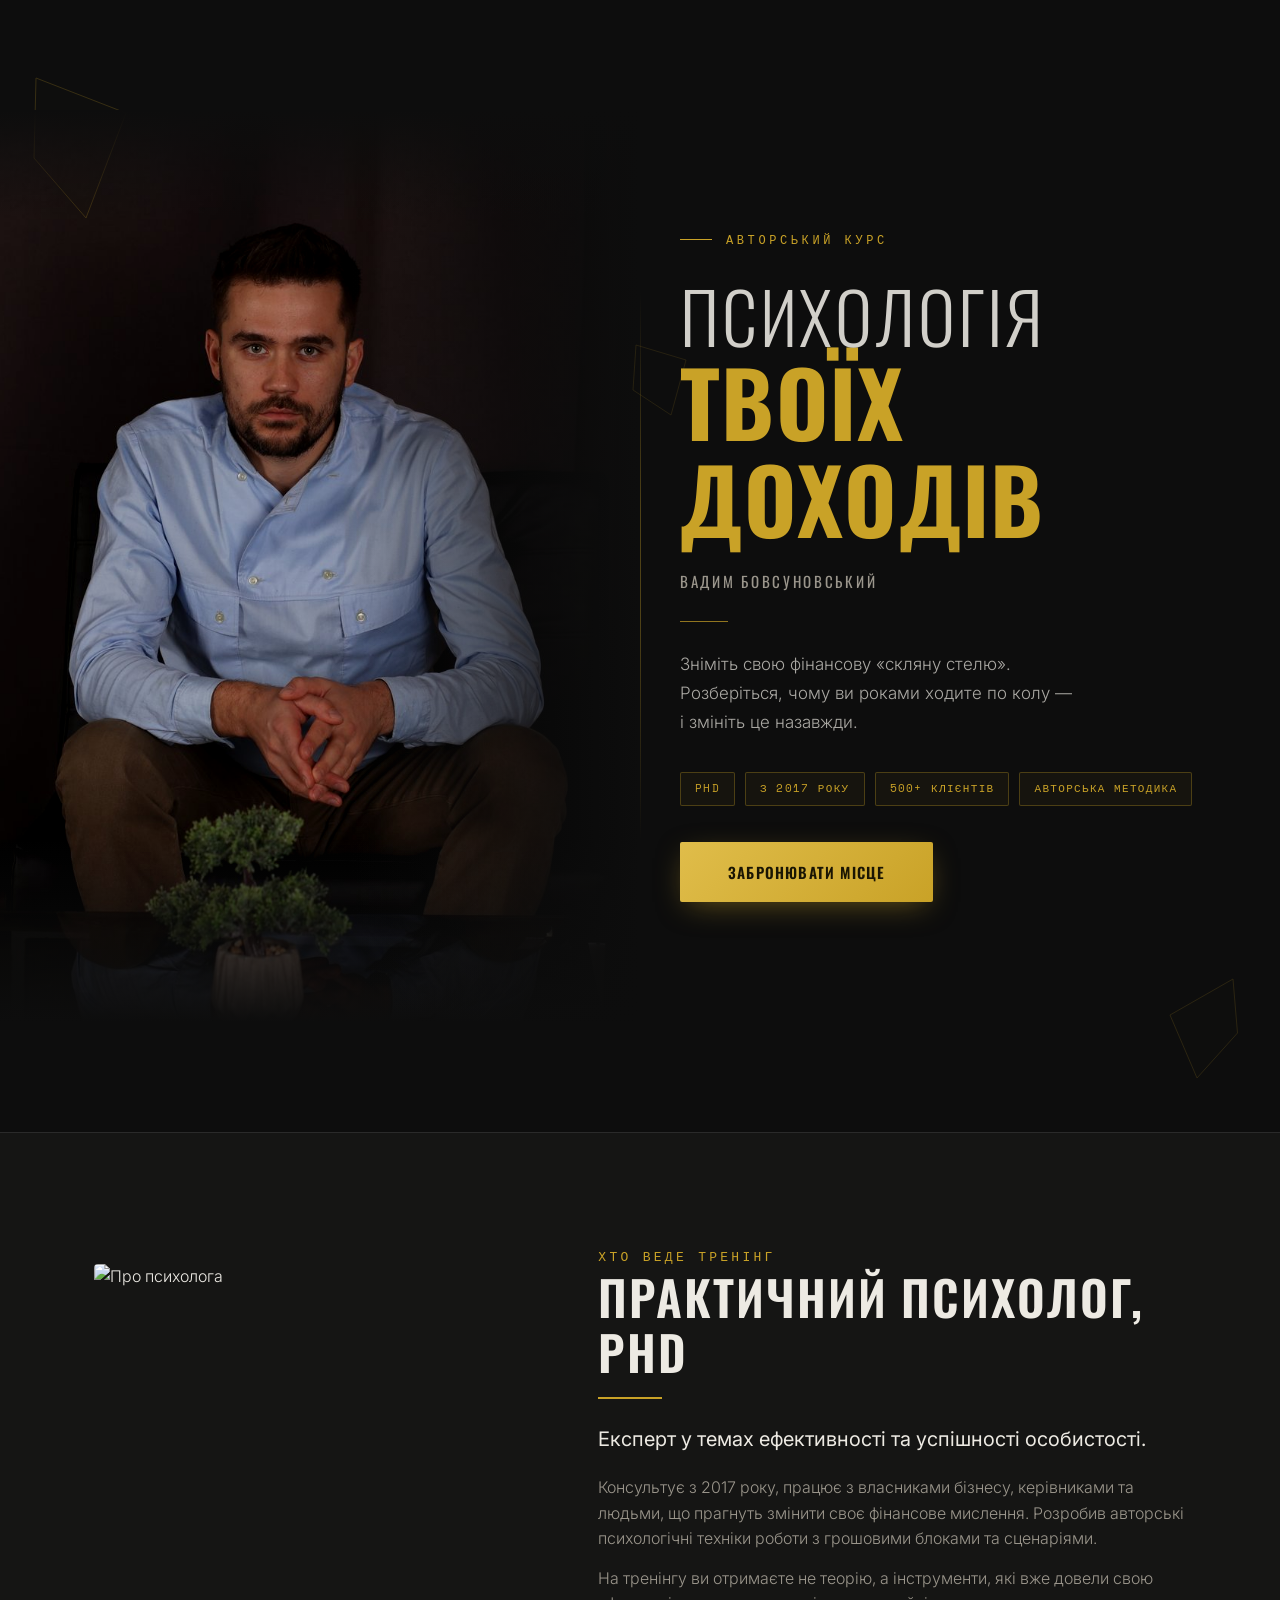
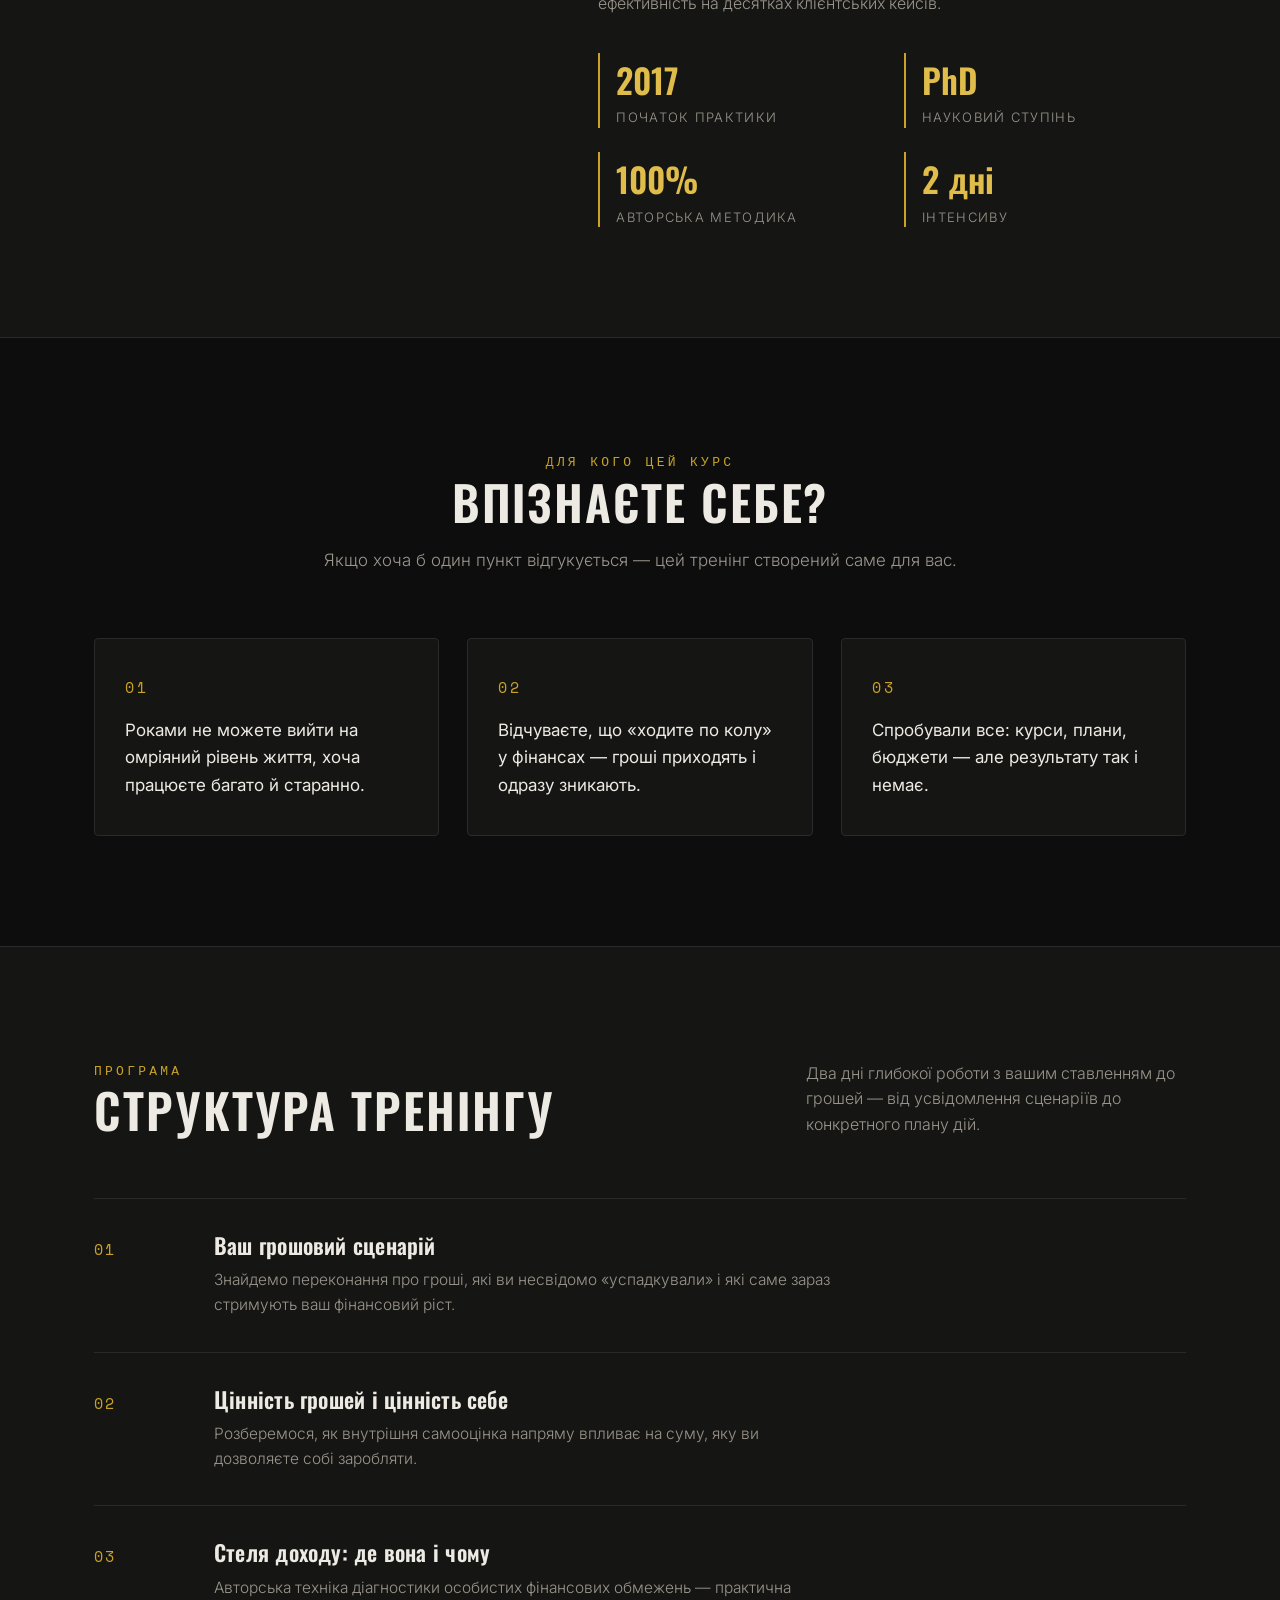
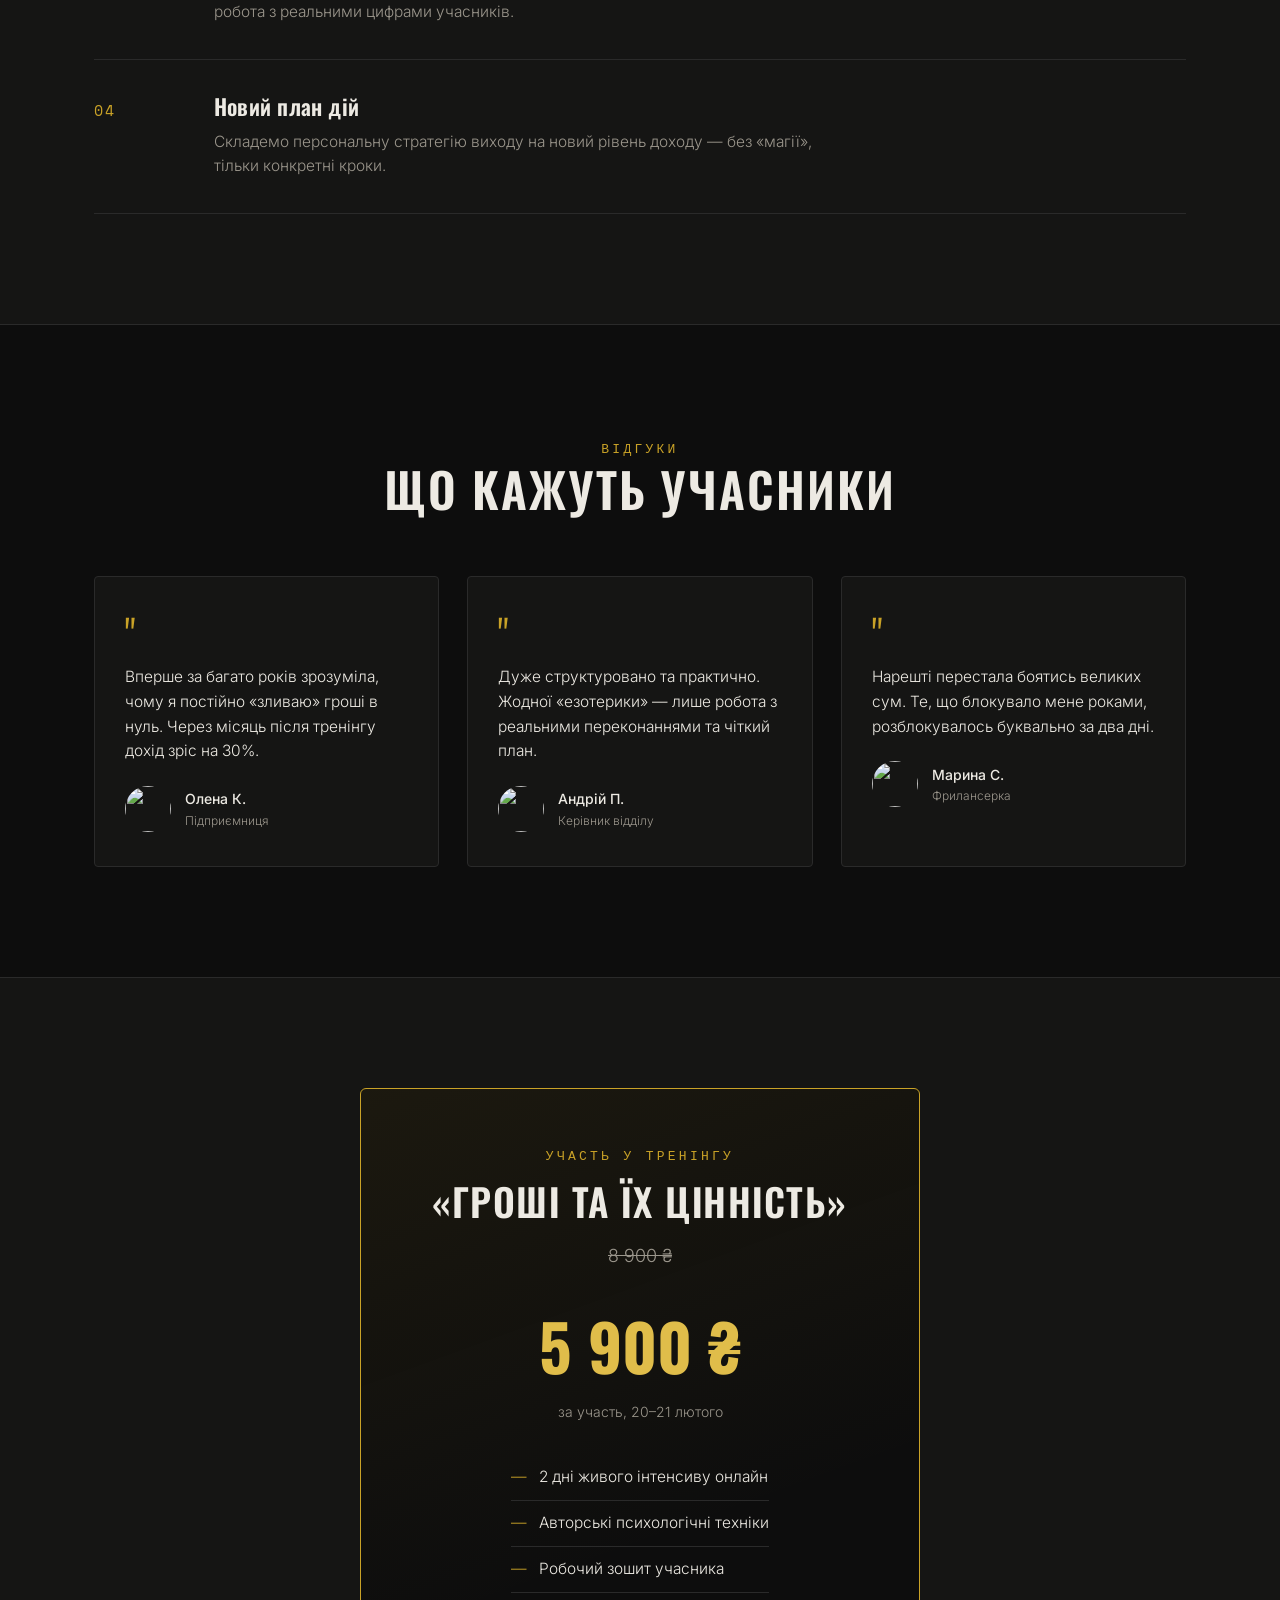
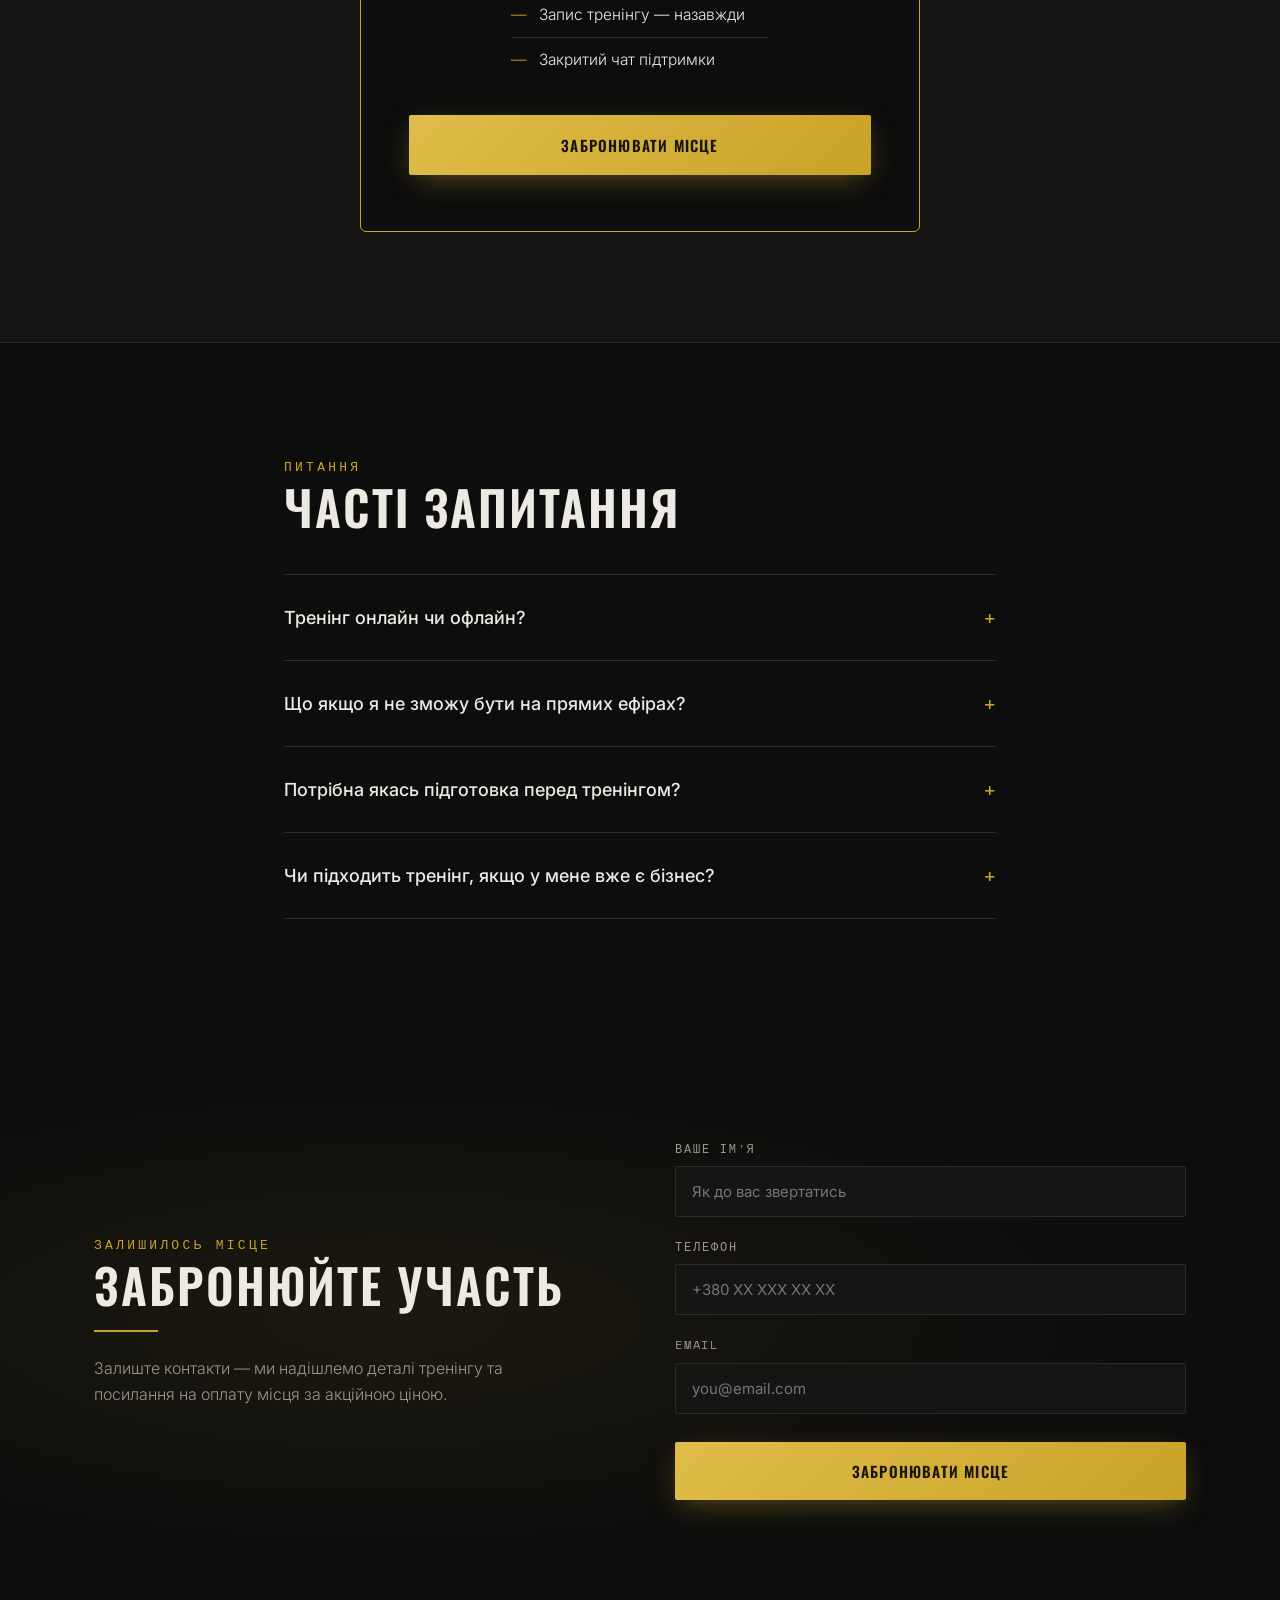
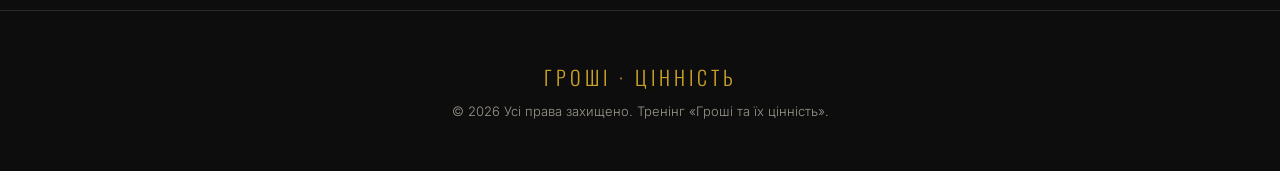
==== index.html @ fdc55d2b "Rename index (1).html to index.html" ====
<!DOCTYPE html>
<html lang="uk">
<head>
<meta charset="UTF-8">
<meta name="viewport" content="width=device-width, initial-scale=1.0">
<title>Цінність грошей — тренінг</title>
<link href="https://fonts.googleapis.com/css2?family=Oswald:wght@400;500;600;700&family=Inter:wght@300;400;500;600;700&family=Space+Mono:wght@400;700&display=swap" rel="stylesheet">
<style>
:root{
  --bg:#0d0d0d;
  --bg-soft:#151514;
  --gold:#c9a227;
  --gold-bright:#e0bd4a;
  --cream:#edeae3;
  --grey:#9b968c;
  --line:#2a2a2a;
}
*{margin:0;padding:0;box-sizing:border-box;}
html{scroll-behavior:smooth;}
body{
  background:var(--bg);
  color:var(--cream);
  font-family:'Inter',sans-serif;
  font-weight:300;
  line-height:1.6;
  overflow-x:hidden;
}
.container{
  max-width:1140px;
  margin:0 auto;
  padding:0 24px;
}
h1,h2,h3,h4{
  font-family:'Oswald',sans-serif;
  font-weight:600;
  letter-spacing:0.04em;
  text-transform:uppercase;
  line-height:1.15;
}
.eyebrow{
  font-family:'Space Mono',monospace;
  font-size:13px;
  letter-spacing:0.25em;
  text-transform:uppercase;
  color:var(--gold);
}
a{color:inherit;text-decoration:none;}
.btn{
  display:inline-block;
  background:linear-gradient(135deg,var(--gold-bright),var(--gold));
  color:#1a1503;
  font-family:'Oswald',sans-serif;
  font-weight:600;
  letter-spacing:0.08em;
  text-transform:uppercase;
  font-size:15px;
  padding:18px 48px;
  border:none;
  border-radius:2px;
  cursor:pointer;
  transition:transform .25s ease, box-shadow .25s ease;
  box-shadow:0 8px 30px -8px rgba(201,162,39,.5);
}
.btn:hover{
  transform:translateY(-2px);
  box-shadow:0 14px 40px -8px rgba(201,162,39,.7);
}
.btn-outline{
  background:transparent;
  border:1px solid var(--gold);
  color:var(--gold);
  box-shadow:none;
}
.btn-outline:hover{
  background:rgba(201,162,39,.08);
  box-shadow:none;
}
.divider{
  width:64px;
  height:2px;
  background:var(--gold);
  margin:18px 0 24px;
}
.divider.center{margin:18px auto 24px;}
section{
  padding:110px 0;
  position:relative;
}


/* ===== HERO REDESIGN ===== */
.hero{
  min-height:100vh;
  display:grid;
  grid-template-columns:1fr 1fr;
  position:relative;
  overflow:hidden;
  background:var(--bg);
}
.hero-photo-col{
  position:relative;
  overflow:hidden;
}
.hero-photo-col img{
  width:100%;
  height:100%;
  object-fit:cover;
  object-position:center top;
  display:block;
  filter:contrast(1.08) brightness(0.92);
}
.hero-photo-col::after{
  content:'';
  position:absolute;inset:0;
  background:linear-gradient(90deg, transparent 55%, var(--bg) 100%),
             linear-gradient(0deg, var(--bg) 0%, transparent 20%);
}
.hero-photo-col::before{
  content:'';
  position:absolute;inset:0;
  background:linear-gradient(180deg, var(--bg) 0%, transparent 12%);
  z-index:1;
}
.hero-text-col{
  display:flex;
  flex-direction:column;
  justify-content:center;
  padding:120px 60px 120px 40px;
  position:relative;
  z-index:2;
}
.hero-text-col::before{
  content:'';
  position:absolute;
  left:0; top:20%; bottom:20%;
  width:1px;
  background:linear-gradient(180deg, transparent, var(--gold) 40%, var(--gold) 60%, transparent);
  opacity:.35;
}
.hero-eyebrow{
  font-family:'Space Mono',monospace;
  font-size:12px;
  letter-spacing:.3em;
  text-transform:uppercase;
  color:var(--gold);
  margin-bottom:28px;
  display:flex;
  align-items:center;
  gap:14px;
}
.hero-eyebrow::before{
  content:'';
  display:inline-block;
  width:32px; height:1px;
  background:var(--gold);
}
.hero-h1{
  font-family:"Oswald",sans-serif;
  font-weight:300;
  font-size:clamp(52px,5.5vw,78px);
  text-transform:uppercase;
  letter-spacing:.04em;
  line-height:1.08;
  margin-bottom:0;
  color:var(--cream);
}
.hero-h1 .accent-line{
  display:block;
  font-weight:700;
  color:var(--gold);
  font-size:clamp(64px,7vw,96px);
  letter-spacing:.02em;
}
.hero-h1 .light-line{
  display:block;
  font-weight:300;
  color:var(--cream);
  opacity:.88;
}
.hero-author{
  margin-top:22px;
  font-family:"Oswald",sans-serif;
  font-size:15px;
  font-weight:400;
  letter-spacing:.18em;
  text-transform:uppercase;
  color:var(--grey);
}
.hero-divider{
  width:48px; height:1px;
  background:var(--gold);
  margin:28px 0;
  opacity:.7;
}
.hero-sub{
  font-size:17px;
  color:rgba(237,234,227,.7);
  max-width:400px;
  line-height:1.7;
  margin-bottom:36px;
  font-weight:300;
}
.hero-chips{
  display:flex;
  gap:10px;
  flex-wrap:wrap;
  margin-bottom:36px;
}
.chip{
  font-family:"Space Mono",monospace;
  font-size:11px;
  letter-spacing:.12em;
  text-transform:uppercase;
  color:var(--gold);
  border:1px solid rgba(201,162,39,.3);
  padding:7px 14px;
  border-radius:2px;
  background:rgba(201,162,39,.05);
}
.hero-cta{
  display:flex;
  align-items:center;
  gap:20px;
  flex-wrap:wrap;
}
/* Shard decorations */
.shard-hero{
  position:absolute;
  pointer-events:none;
  z-index:1;
  opacity:.22;
}
@media(max-width:820px){
  .hero{
    grid-template-columns:1fr;
    grid-template-rows:auto auto;
    min-height:unset;
  }
  .hero-photo-col{
    height:75vw;
    min-height:280px;
    max-height:420px;
  }
  .hero-photo-col img{
    object-position:center 18%;
  }
  .hero-photo-col::after{
    background:linear-gradient(180deg, transparent 50%, var(--bg) 100%);
  }
  .hero-photo-col::before{
    background:linear-gradient(180deg, var(--bg) 0%, transparent 10%);
  }
  .hero-text-col{
    padding:24px 24px 60px;
  }
  .hero-text-col::before{display:none;}
  .hero-h1{font-size:clamp(38px,10vw,56px);}
  .hero-h1 .accent-line{font-size:clamp(46px,13vw,68px);}
  .hero-eyebrow{margin-bottom:16px;}
  .hero-divider{margin:18px 0;}
  .hero-sub{font-size:15px;margin-bottom:24px;}
  .hero-chips{margin-bottom:24px;gap:8px;}
  .chip{font-size:10px;padding:6px 10px;}
}


/* ===== ABOUT ===== */
.about{
  background:var(--bg-soft);
  border-top:1px solid var(--line);
  border-bottom:1px solid var(--line);
}
.about-grid{
  display:grid;
  grid-template-columns:.85fr 1.15fr;
  gap:70px;
  align-items:center;
}
.about-photo{
  border-radius:4px;
  overflow:hidden;
  aspect-ratio:4/5;
  filter:grayscale(15%);
}
.about-photo img{width:100%;height:100%;object-fit:cover;display:block;}
.about h2{font-size:clamp(32px,4.5vw,48px);margin-bottom:6px;}
.about-lead{font-size:20px;color:var(--cream);font-weight:400;margin-bottom:20px;}
.about-text{color:var(--grey);font-size:16px;margin-bottom:14px;}
.about-stats{
  display:grid;
  grid-template-columns:repeat(2,1fr);
  gap:24px;
  margin-top:36px;
}
.stat{
  border-left:2px solid var(--gold);
  padding-left:16px;
}
.stat .num{
  font-family:'Oswald',sans-serif;
  font-size:34px;
  color:var(--gold-bright);
  font-weight:600;
}
.stat .label{
  font-size:13px;
  color:var(--grey);
  text-transform:uppercase;
  letter-spacing:.1em;
}

/* ===== FOR WHOM ===== */
.forwhom{
  position:relative;
}
.forwhom .head{
  text-align:center;
  max-width:680px;
  margin:0 auto 64px;
}
.forwhom h2{font-size:clamp(32px,4.5vw,48px);}
.forwhom .head p{color:var(--grey);font-size:17px;margin-top:18px;}
.pain-grid{
  display:grid;
  grid-template-columns:repeat(3,1fr);
  gap:28px;
}
.pain-card{
  background:var(--bg-soft);
  border:1px solid var(--line);
  border-radius:4px;
  padding:36px 30px;
  position:relative;
  transition:border-color .25s ease, transform .25s ease;
}
.pain-card:hover{
  border-color:var(--gold);
  transform:translateY(-4px);
}
.pain-card .icon{
  font-family:'Space Mono',monospace;
  color:var(--gold);
  font-size:15px;
  letter-spacing:.2em;
  margin-bottom:18px;
  display:block;
}
.pain-card p{
  font-size:17px;
  color:var(--cream);
  font-weight:400;
}

/* ===== PROGRAM ===== */
.program{
  background:var(--bg-soft);
  border-top:1px solid var(--line);
  border-bottom:1px solid var(--line);
}
.program-head{
  display:flex;
  justify-content:space-between;
  align-items:flex-end;
  flex-wrap:wrap;
  gap:20px;
  margin-bottom:60px;
}
.program-head h2{font-size:clamp(32px,4.5vw,48px);}
.program-head p{color:var(--grey);max-width:380px;font-size:16px;}
.module{
  border-top:1px solid var(--line);
  padding:34px 0;
  display:grid;
  grid-template-columns:90px 1fr;
  gap:30px;
  align-items:flex-start;
  transition:padding-left .25s ease;
}
.module:last-child{border-bottom:1px solid var(--line);}
.module:hover{padding-left:14px;}
.module .mnum{
  font-family:'Space Mono',monospace;
  font-size:15px;
  color:var(--gold);
  letter-spacing:.1em;
  padding-top:4px;
}
.module h3{
  font-size:22px;
  margin-bottom:10px;
  text-transform:none;
  letter-spacing:0.01em;
}
.module p{color:var(--grey);font-size:15.5px;max-width:620px;}

/* ===== TESTIMONIALS ===== */
.testi-grid{
  display:grid;
  grid-template-columns:repeat(3,1fr);
  gap:28px;
}
.testi-card{
  background:var(--bg-soft);
  border:1px solid var(--line);
  border-radius:4px;
  padding:34px 30px;
}
.testi-card .quote-mark{
  font-family:'Oswald',sans-serif;
  font-size:46px;
  color:var(--gold);
  line-height:1;
  display:block;
  margin-bottom:8px;
}
.testi-card p{
  font-size:15.5px;
  color:var(--cream);
  margin-bottom:22px;
}
.testi-person{
  display:flex;
  align-items:center;
  gap:14px;
}
.testi-person img{
  width:46px;height:46px;border-radius:50%;
  object-fit:cover;filter:grayscale(20%);
}
.testi-person .name{font-size:14px;font-weight:500;}
.testi-person .role{font-size:12px;color:var(--grey);}

/* ===== PRICING ===== */
.pricing{
  background:var(--bg-soft);
  border-top:1px solid var(--line);
  border-bottom:1px solid var(--line);
}
.price-card{
  max-width:560px;
  margin:0 auto;
  background:linear-gradient(160deg, rgba(201,162,39,.08), transparent 60%), var(--bg);
  border:1px solid var(--gold);
  border-radius:6px;
  padding:56px 48px;
  text-align:center;
  position:relative;
}
.price-card .eyebrow{display:block;margin-bottom:14px;}
.price-card h2{font-size:clamp(28px,4vw,38px);margin-bottom:18px;}
.price-amount{
  font-family:'Oswald',sans-serif;
  font-size:64px;
  color:var(--gold-bright);
  font-weight:700;
  margin:10px 0 4px;
}
.price-old{
  font-size:18px;
  color:var(--grey);
  text-decoration:line-through;
  margin-bottom:24px;
  display:block;
}
.price-features{
  list-style:none;
  text-align:left;
  margin:32px 0;
  display:inline-block;
}
.price-features li{
  font-size:15.5px;
  color:var(--cream);
  padding:10px 0;
  border-bottom:1px solid var(--line);
  padding-left:28px;
  position:relative;
}
.price-features li:last-child{border-bottom:none;}
.price-features li::before{
  content:'—';
  color:var(--gold);
  position:absolute;left:0;
}
.price-card .btn{width:100%;}

/* ===== FAQ ===== */
.faq-item{
  border-top:1px solid var(--line);
}
.faq-item:last-child{border-bottom:1px solid var(--line);}
.faq-q{
  width:100%;
  background:none;
  border:none;
  color:var(--cream);
  font-family:'Inter',sans-serif;
  font-size:18px;
  font-weight:500;
  text-align:left;
  padding:26px 0;
  cursor:pointer;
  display:flex;
  justify-content:space-between;
  align-items:center;
  gap:20px;
}
.faq-q .plus{
  font-family:'Space Mono',monospace;
  color:var(--gold);
  font-size:22px;
  transition:transform .25s ease;
  flex-shrink:0;
}
.faq-item.open .plus{transform:rotate(45deg);}
.faq-a{
  max-height:0;
  overflow:hidden;
  transition:max-height .35s ease, padding .35s ease;
  color:var(--grey);
  font-size:15.5px;
}
.faq-item.open .faq-a{
  max-height:300px;
  padding-bottom:26px;
}

/* ===== CONTACT FORM ===== */
.contact{
  background:radial-gradient(ellipse at 30% 50%, rgba(201,162,39,.08), transparent 60%), var(--bg);
  border-bottom:1px solid var(--line);
}
.contact-grid{
  display:grid;
  grid-template-columns:1fr 1fr;
  gap:70px;
  align-items:center;
}
.contact h2{font-size:clamp(32px,4.5vw,48px);margin-bottom:18px;}
.contact p{color:var(--grey);font-size:16px;max-width:420px;}
.form-group{margin-bottom:20px;}
.form-group label{
  display:block;
  font-family:'Space Mono',monospace;
  font-size:12px;
  letter-spacing:.15em;
  text-transform:uppercase;
  color:var(--grey);
  margin-bottom:8px;
}
.form-group input{
  width:100%;
  background:var(--bg-soft);
  border:1px solid var(--line);
  color:var(--cream);
  padding:15px 16px;
  font-family:'Inter',sans-serif;
  font-size:15px;
  border-radius:2px;
  transition:border-color .25s ease;
}
.form-group input:focus{
  outline:none;
  border-color:var(--gold);
}
.contact .btn{width:100%;margin-top:8px;}

/* ===== FOOTER ===== */
footer{
  padding:50px 0;
  text-align:center;
}
footer .logo{
  font-family:'Oswald',sans-serif;
  font-size:20px;
  letter-spacing:.2em;
  color:var(--gold);
  margin-bottom:8px;
}
footer p{font-size:13px;color:var(--grey);}

/* ===== RESPONSIVE ===== */
@media(max-width:880px){
  .hero-grid,.about-grid,.contact-grid{grid-template-columns:1fr;}
  .hero-photo{order:-1;max-width:340px;margin:0 auto;}
  .pain-grid,.testi-grid{grid-template-columns:1fr;}
  .about-stats{grid-template-columns:1fr 1fr;}
  section{padding:70px 0;}
  .module{grid-template-columns:1fr;gap:10px;}
  .price-card{padding:40px 26px;}
}
</style>
</head>
<body>

<!-- HERO -->
<section class="hero">
  <!-- Shard decorations -->
  <svg class="shard-hero" style="top:6%;left:2%;width:120px;" viewBox="0 0 120 160" fill="none">
    <path d="M10 10 L100 45 L60 150 L8 90 Z" stroke="#c9a227" stroke-width="1" fill="rgba(201,162,39,0.04)"/>
  </svg>
  <svg class="shard-hero" style="bottom:4%;right:3%;width:90px;" viewBox="0 0 100 130" fill="none">
    <path d="M90 10 L20 50 L50 120 L95 70 Z" stroke="#c9a227" stroke-width="0.8" fill="rgba(201,162,39,0.03)"/>
  </svg>
  <svg class="shard-hero" style="top:30%;right:46%;width:60px;" viewBox="0 0 60 80" fill="none">
    <path d="M5 5 L55 20 L40 75 L2 50 Z" stroke="#c9a227" stroke-width="0.6" fill="none"/>
  </svg>

  <div class="hero-photo-col">
    <img src="[data-uri]" alt="Вадим Бовсуновський — практичний психолог">
  </div>

  <div class="hero-text-col">
    <div class="hero-eyebrow">Авторський курс</div>
    <h1 class="hero-h1">
      <span class="light-line">Психологія</span>
      <span class="accent-line">Твоїх<br>Доходів</span>
    </h1>
    <div class="hero-author">Вадим Бовсуновський</div>
    <div class="hero-divider"></div>
    <p class="hero-sub">Зніміть свою фінансову «скляну стелю». Розберіться, чому ви роками ходите по колу — і змініть це назавжди.</p>
    <div class="hero-chips">
      <span class="chip">PhD</span>
      <span class="chip">З 2017 року</span>
      <span class="chip">500+ клієнтів</span>
      <span class="chip">Авторська методика</span>
    </div>
    <div class="hero-cta">
      <a href="#contact" class="btn">Забронювати місце</a>
    </div>
  </div>
</section>

<!-- ABOUT -->
<section class="about" id="about">
  <div class="container about-grid">
    <div class="about-photo">
      <img src="https://images.unsplash.com/photo-1556157382-97eda2d62296?q=80&w=900&auto=format&fit=crop" alt="Про психолога">
    </div>
    <div>
      <span class="eyebrow">Хто веде тренінг</span>
      <h2>Практичний психолог, PhD</h2>
      <div class="divider"></div>
      <p class="about-lead">Експерт у темах ефективності та успішності особистості.</p>
      <p class="about-text">Консультує з 2017 року, працює з власниками бізнесу, керівниками та людьми, що прагнуть змінити своє фінансове мислення. Розробив авторські психологічні техніки роботи з грошовими блоками та сценаріями.</p>
      <p class="about-text">На тренінгу ви отримаєте не теорію, а інструменти, які вже довели свою ефективність на десятках клієнтських кейсів.</p>
      <div class="about-stats">
        <div class="stat">
          <div class="num">2017</div>
          <div class="label">Початок практики</div>
        </div>
        <div class="stat">
          <div class="num">PhD</div>
          <div class="label">Науковий ступінь</div>
        </div>
        <div class="stat">
          <div class="num">100%</div>
          <div class="label">Авторська методика</div>
        </div>
        <div class="stat">
          <div class="num">2 дні</div>
          <div class="label">Інтенсиву</div>
        </div>
      </div>
    </div>
  </div>
</section>

<!-- FOR WHOM -->
<section class="forwhom" id="forwhom">
  <div class="container">
    <div class="head">
      <span class="eyebrow">Для кого цей курс</span>
      <h2>Впізнаєте себе?</h2>
      <p>Якщо хоча б один пункт відгукується — цей тренінг створений саме для вас.</p>
    </div>
    <div class="pain-grid">
      <div class="pain-card">
        <span class="icon">01</span>
        <p>Роками не можете вийти на омріяний рівень життя, хоча працюєте багато й старанно.</p>
      </div>
      <div class="pain-card">
        <span class="icon">02</span>
        <p>Відчуваєте, що «ходите по колу» у фінансах — гроші приходять і одразу зникають.</p>
      </div>
      <div class="pain-card">
        <span class="icon">03</span>
        <p>Спробували все: курси, плани, бюджети — але результату так і немає.</p>
      </div>
    </div>
  </div>
</section>

<!-- PROGRAM -->
<section class="program" id="program">
  <div class="container">
    <div class="program-head">
      <div>
        <span class="eyebrow">Програма</span>
        <h2>Структура тренінгу</h2>
      </div>
      <p>Два дні глибокої роботи з вашим ставленням до грошей — від усвідомлення сценаріїв до конкретного плану дій.</p>
    </div>

    <div class="module">
      <div class="mnum">01</div>
      <div>
        <h3>Ваш грошовий сценарій</h3>
        <p>Знайдемо переконання про гроші, які ви несвідомо «успадкували» і які саме зараз стримують ваш фінансовий ріст.</p>
      </div>
    </div>
    <div class="module">
      <div class="mnum">02</div>
      <div>
        <h3>Цінність грошей і цінність себе</h3>
        <p>Розберемося, як внутрішня самооцінка напряму впливає на суму, яку ви дозволяєте собі заробляти.</p>
      </div>
    </div>
    <div class="module">
      <div class="mnum">03</div>
      <div>
        <h3>Стеля доходу: де вона і чому</h3>
        <p>Авторська техніка діагностики особистих фінансових обмежень — практична робота з реальними цифрами учасників.</p>
      </div>
    </div>
    <div class="module">
      <div class="mnum">04</div>
      <div>
        <h3>Новий план дій</h3>
        <p>Складемо персональну стратегію виходу на новий рівень доходу — без «магії», тільки конкретні кроки.</p>
      </div>
    </div>
  </div>
</section>

<!-- TESTIMONIALS -->
<section class="testimonials" id="testimonials">
  <div class="container">
    <div class="head" style="text-align:center;max-width:600px;margin:0 auto 60px;">
      <span class="eyebrow">Відгуки</span>
      <h2 style="font-size:clamp(32px,4.5vw,48px);">Що кажуть учасники</h2>
    </div>
    <div class="testi-grid">
      <div class="testi-card">
        <span class="quote-mark">"</span>
        <p>Вперше за багато років зрозуміла, чому я постійно «зливаю» гроші в нуль. Через місяць після тренінгу дохід зріс на 30%.</p>
        <div class="testi-person">
          <img src="https://images.unsplash.com/photo-1494790108377-be9c29b29330?q=80&w=200&auto=format&fit=crop" alt="">
          <div>
            <div class="name">Олена К.</div>
            <div class="role">Підприємниця</div>
          </div>
        </div>
      </div>
      <div class="testi-card">
        <span class="quote-mark">"</span>
        <p>Дуже структуровано та практично. Жодної «езотерики» — лише робота з реальними переконаннями та чіткий план.</p>
        <div class="testi-person">
          <img src="https://images.unsplash.com/photo-1539571696357-5a69c17a67c6?q=80&w=200&auto=format&fit=crop" alt="">
          <div>
            <div class="name">Андрій П.</div>
            <div class="role">Керівник відділу</div>
          </div>
        </div>
      </div>
      <div class="testi-card">
        <span class="quote-mark">"</span>
        <p>Нарешті перестала боятись великих сум. Те, що блокувало мене роками, розблокувалось буквально за два дні.</p>
        <div class="testi-person">
          <img src="https://images.unsplash.com/photo-1517841905240-472988babdf9?q=80&w=200&auto=format&fit=crop" alt="">
          <div>
            <div class="name">Марина С.</div>
            <div class="role">Фрилансерка</div>
          </div>
        </div>
      </div>
    </div>
  </div>
</section>

<!-- PRICING -->
<section class="pricing" id="pricing">
  <div class="container">
    <div class="price-card">
      <span class="eyebrow">Участь у тренінгу</span>
      <h2>«Гроші та їх цінність»</h2>
      <span class="price-old">8 900 ₴</span>
      <div class="price-amount">5 900 ₴</div>
      <div style="color:var(--grey);font-size:14px;">за участь, 20–21 лютого</div>
      <ul class="price-features">
        <li>2 дні живого інтенсиву онлайн</li>
        <li>Авторські психологічні техніки</li>
        <li>Робочий зошит учасника</li>
        <li>Запис тренінгу — назавжди</li>
        <li>Закритий чат підтримки</li>
      </ul>
      <a href="#contact" class="btn">Забронювати місце</a>
    </div>
  </div>
</section>

<!-- FAQ -->
<section class="faq" id="faq">
  <div class="container" style="max-width:760px;">
    <span class="eyebrow">Питання</span>
    <h2 style="font-size:clamp(32px,4.5vw,48px);margin-bottom:40px;">Часті запитання</h2>

    <div class="faq-item">
      <button class="faq-q">Тренінг онлайн чи офлайн? <span class="plus">+</span></button>
      <div class="faq-a"><p>Тренінг проходить онлайн у форматі живих ефірів з можливістю задавати питання та виконувати практичні завдання разом з ведучим.</p></div>
    </div>
    <div class="faq-item">
      <button class="faq-q">Що якщо я не зможу бути на прямих ефірах? <span class="plus">+</span></button>
      <div class="faq-a"><p>Усі заняття записуються, і ви отримуєте доступ до записів назавжди — можете проходити тренінг у власному темпі.</p></div>
    </div>
    <div class="faq-item">
      <button class="faq-q">Потрібна якась підготовка перед тренінгом? <span class="plus">+</span></button>
      <div class="faq-a"><p>Ні, підготовка не потрібна. Все необхідне ви отримаєте у робочому зошиті, який надсилається після оплати.</p></div>
    </div>
    <div class="faq-item">
      <button class="faq-q">Чи підходить тренінг, якщо у мене вже є бізнес? <span class="plus">+</span></button>
      <div class="faq-a"><p>Так. Техніки роботи з фінансовою стелею однаково ефективні як для найманих працівників, так і для власників бізнесу.</p></div>
    </div>
  </div>
</section>

<!-- CONTACT -->
<section class="contact" id="contact">
  <div class="container contact-grid">
    <div>
      <span class="eyebrow">Залишилось місце</span>
      <h2>Забронюйте участь</h2>
      <div class="divider"></div>
      <p>Залиште контакти — ми надішлемо деталі тренінгу та посилання на оплату місця за акційною ціною.</p>
    </div>
    <form onsubmit="event.preventDefault(); alert('Дякуємо! Ми скоро з вами зв’яжемось.');">
      <div class="form-group">
        <label for="name">Ваше ім'я</label>
        <input type="text" id="name" placeholder="Як до вас звертатись" required>
      </div>
      <div class="form-group">
        <label for="phone">Телефон</label>
        <input type="tel" id="phone" placeholder="+380 ХХ ХХХ ХХ ХХ" required>
      </div>
      <div class="form-group">
        <label for="email">Email</label>
        <input type="email" id="email" placeholder="you@email.com">
      </div>
      <button type="submit" class="btn">Забронювати місце</button>
    </form>
  </div>
</section>

<footer>
  <div class="container">
    <div class="logo">ГРОШІ · ЦІННІСТЬ</div>
    <p>© 2026 Усі права захищено. Тренінг «Гроші та їх цінність».</p>
  </div>
</footer>

<script>
document.querySelectorAll('.faq-q').forEach(btn=>{
  btn.addEventListener('click',()=>{
    const item = btn.parentElement;
    document.querySelectorAll('.faq-item').forEach(i=>{ if(i!==item) i.classList.remove('open'); });
    item.classList.toggle('open');
  });
});
</script>

</body>
</html>
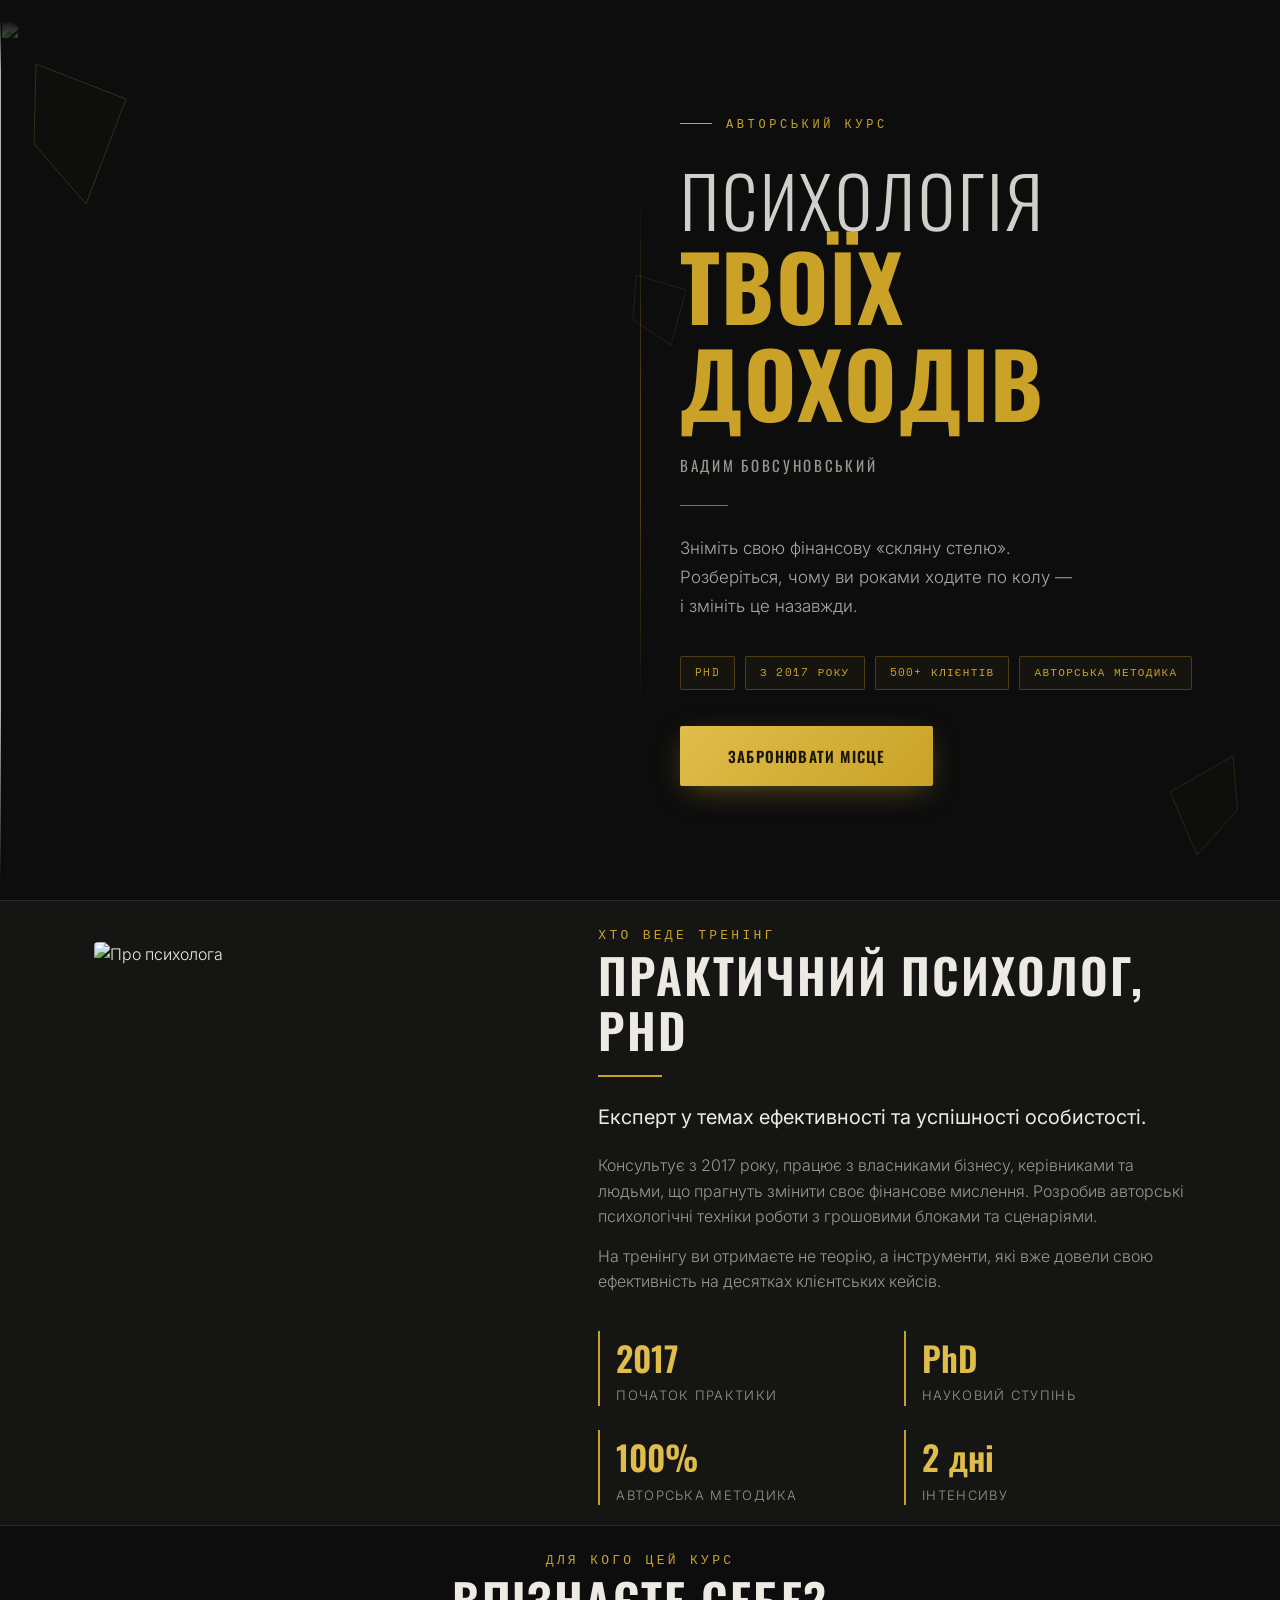
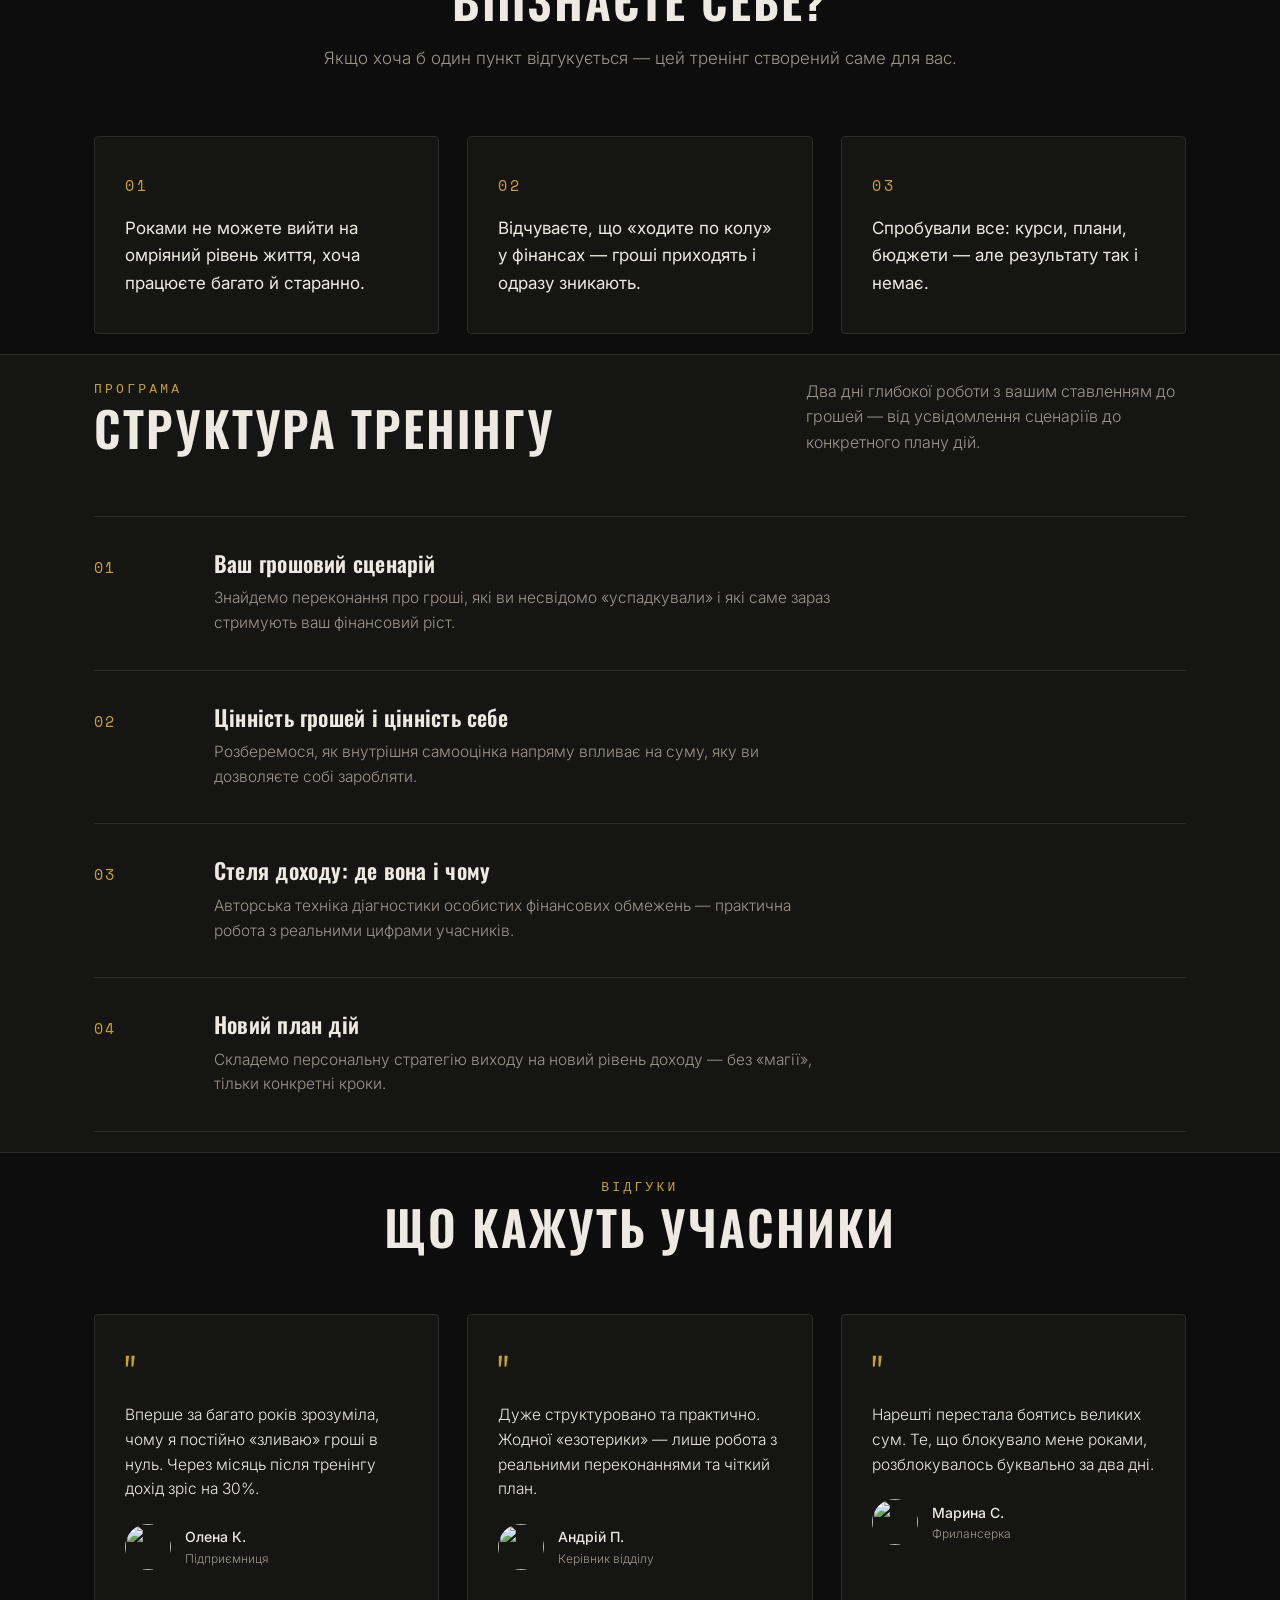
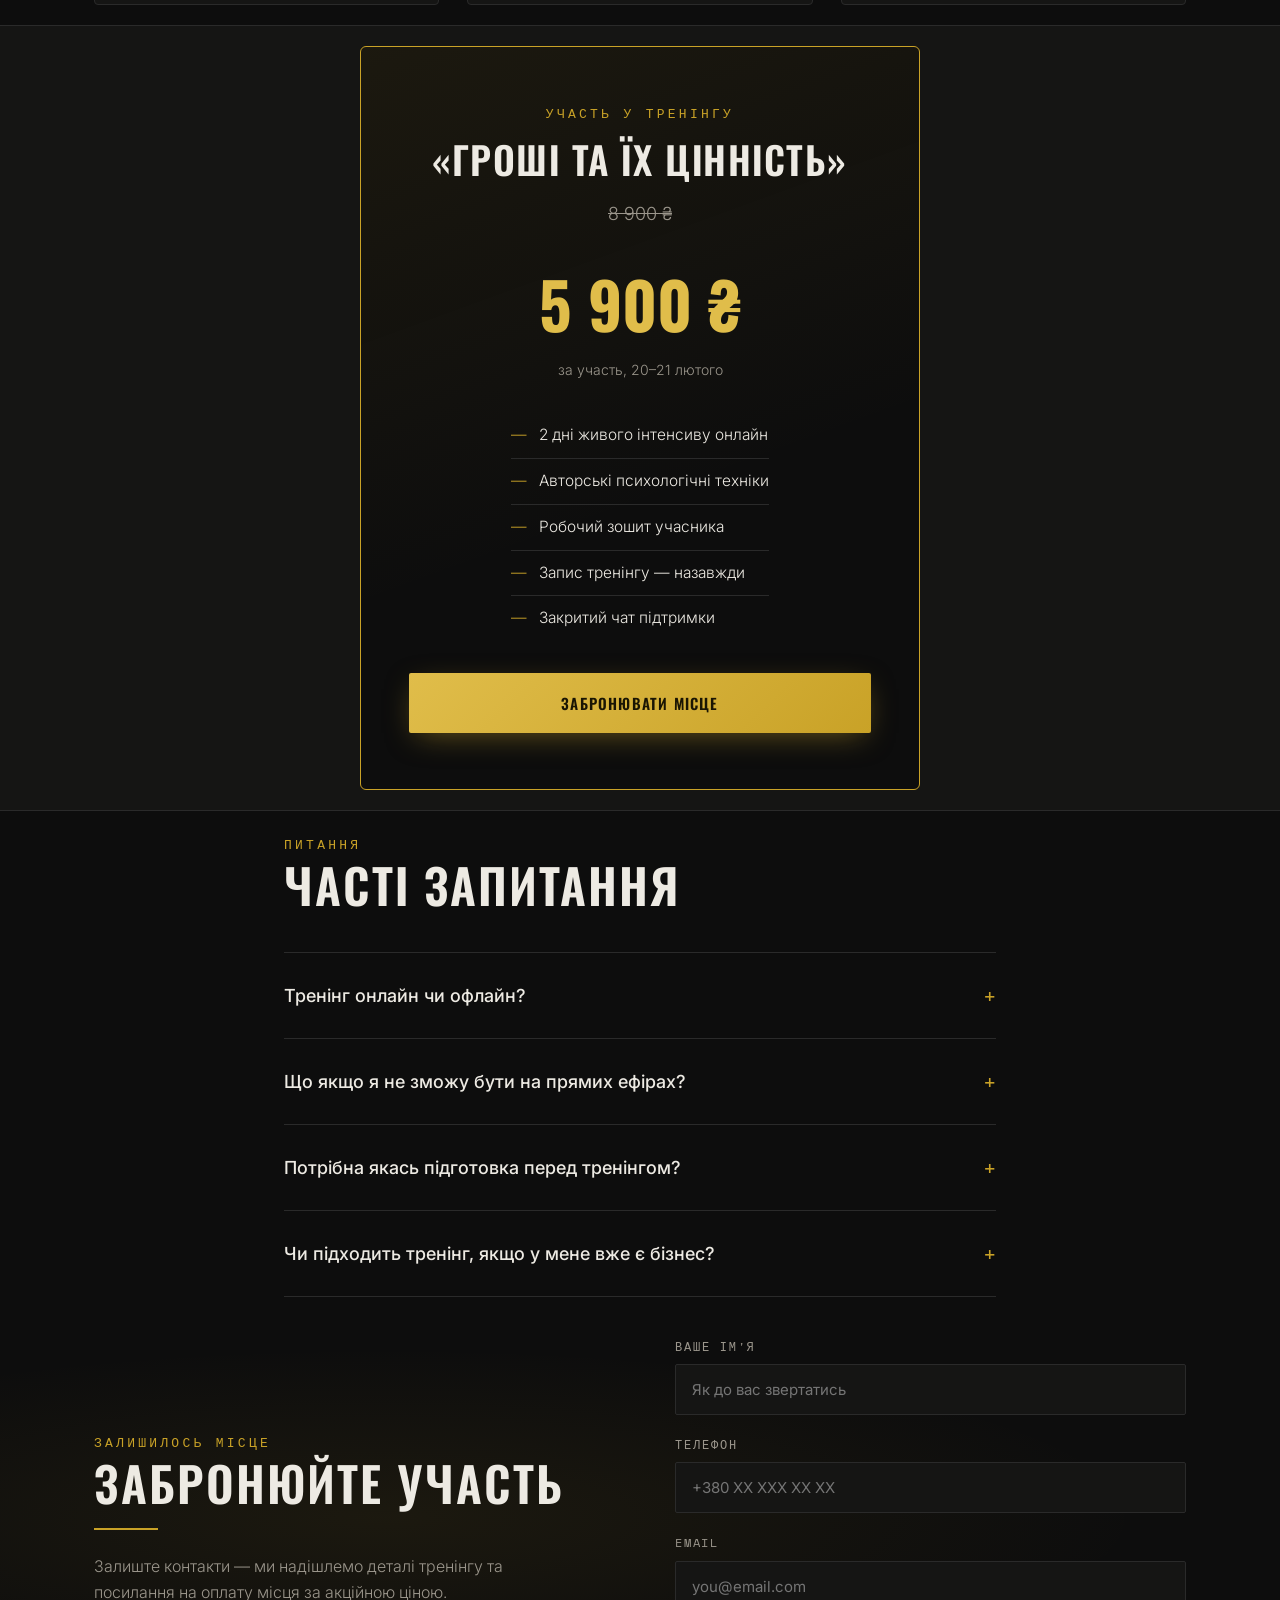
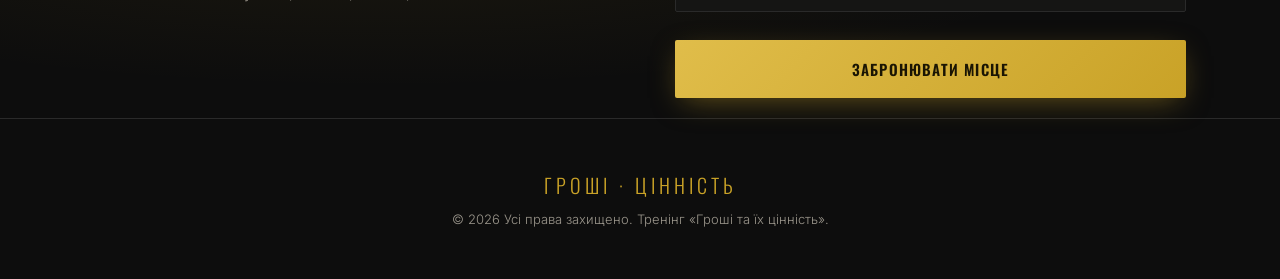
==== commit 7cc9b590: "Rename index (3).html to index.html" ====
--- a/index.html
+++ b/index.html
@@ -83,7 +83,7 @@
 }
 .divider.center{margin:18px auto 24px;}
 section{
-  padding:110px 0;
+  padding:20px 0;
   position:relative;
 }
 
@@ -118,14 +118,14 @@
 .hero-photo-col::before{
   content:'';
   position:absolute;inset:0;
-  background:linear-gradient(180deg, var(--bg) 0%, transparent 12%);
+  background:linear-gradient(180deg, var(--bg) 0%, transparent 6%);
   z-index:1;
 }
 .hero-text-col{
   display:flex;
   flex-direction:column;
   justify-content:center;
-  padding:120px 60px 120px 40px;
+  padding:60px 60px 60px 40px;
   position:relative;
   z-index:2;
 }
@@ -607,7 +607,7 @@
   </svg>
 
   <div class="hero-photo-col">
-    <img src="[data-uri]" alt="Вадим Бовсуновський — практичний психолог">
+      <img src="https://res.cloudinary.com/dhh4t3f90/image/upload/v1781541334/IMG_0035_p24sb2.jpg" alt="">
   </div>
 
   <div class="hero-text-col">
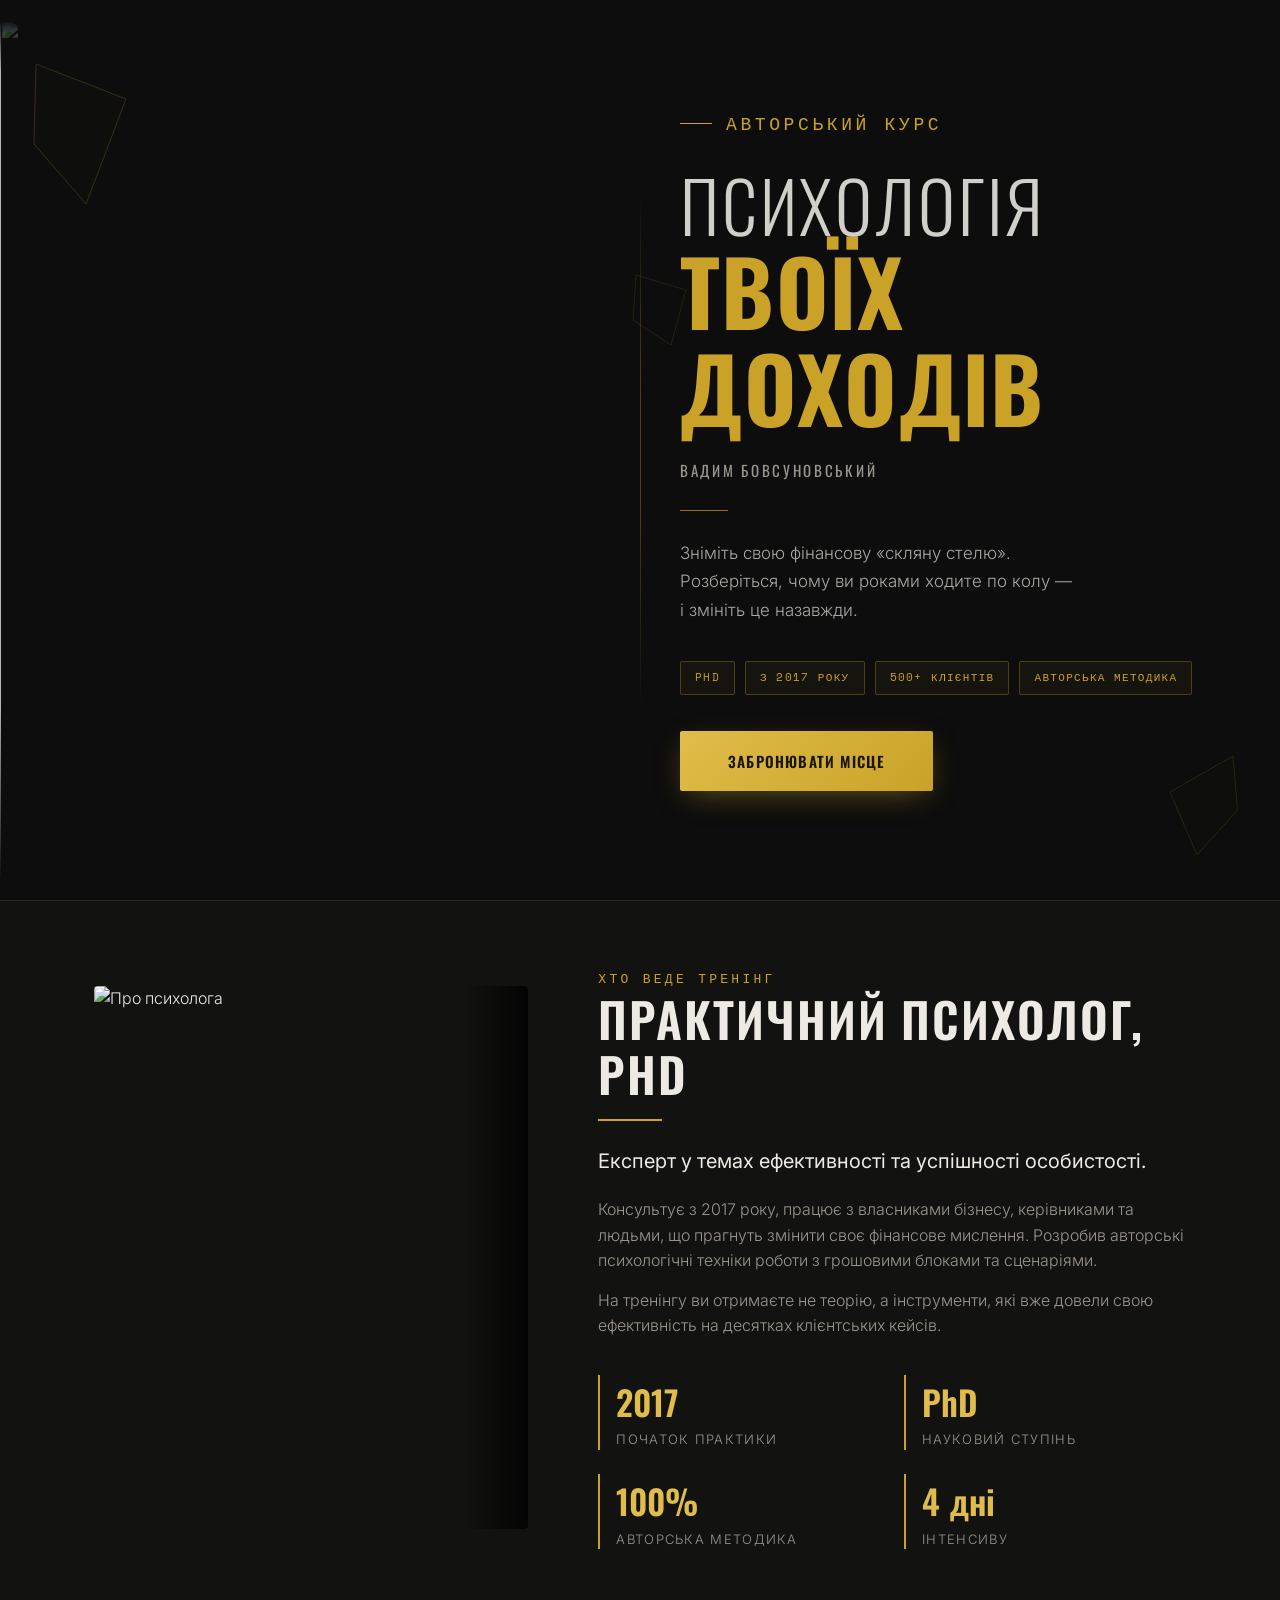
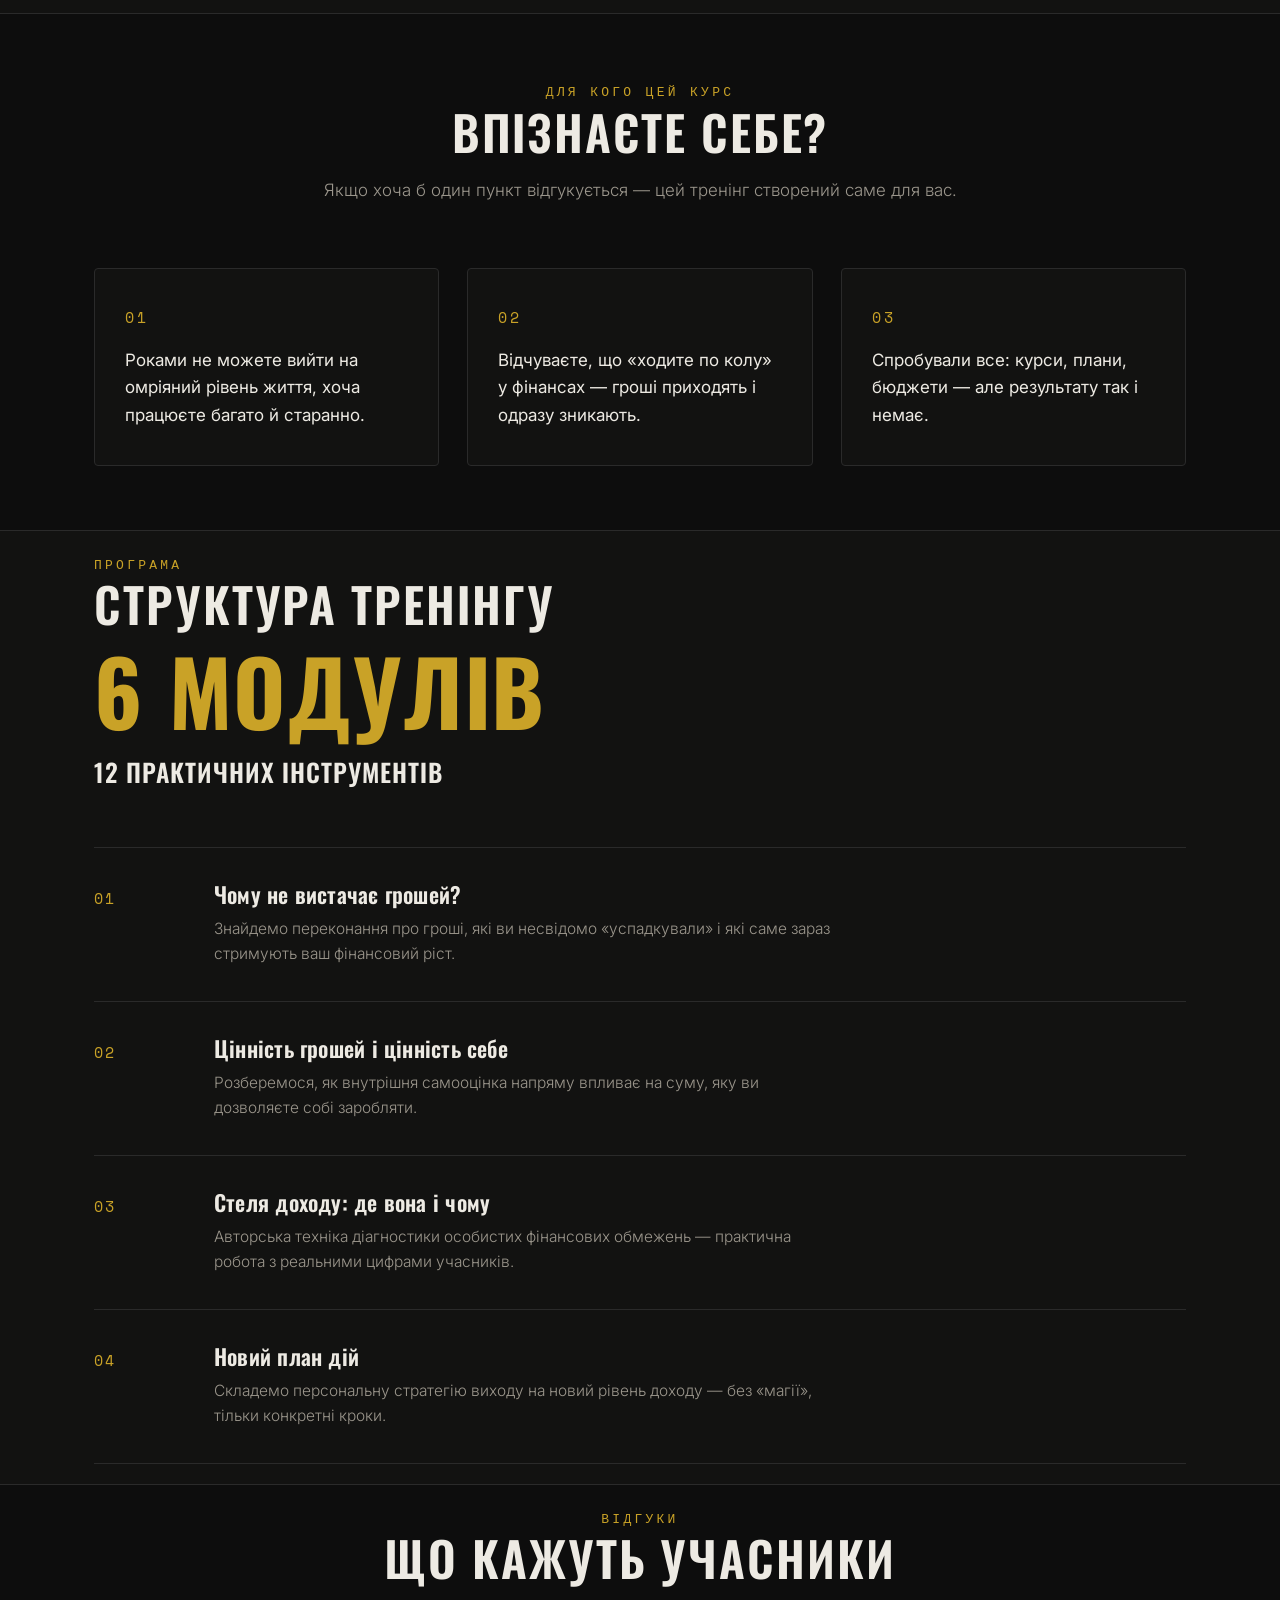
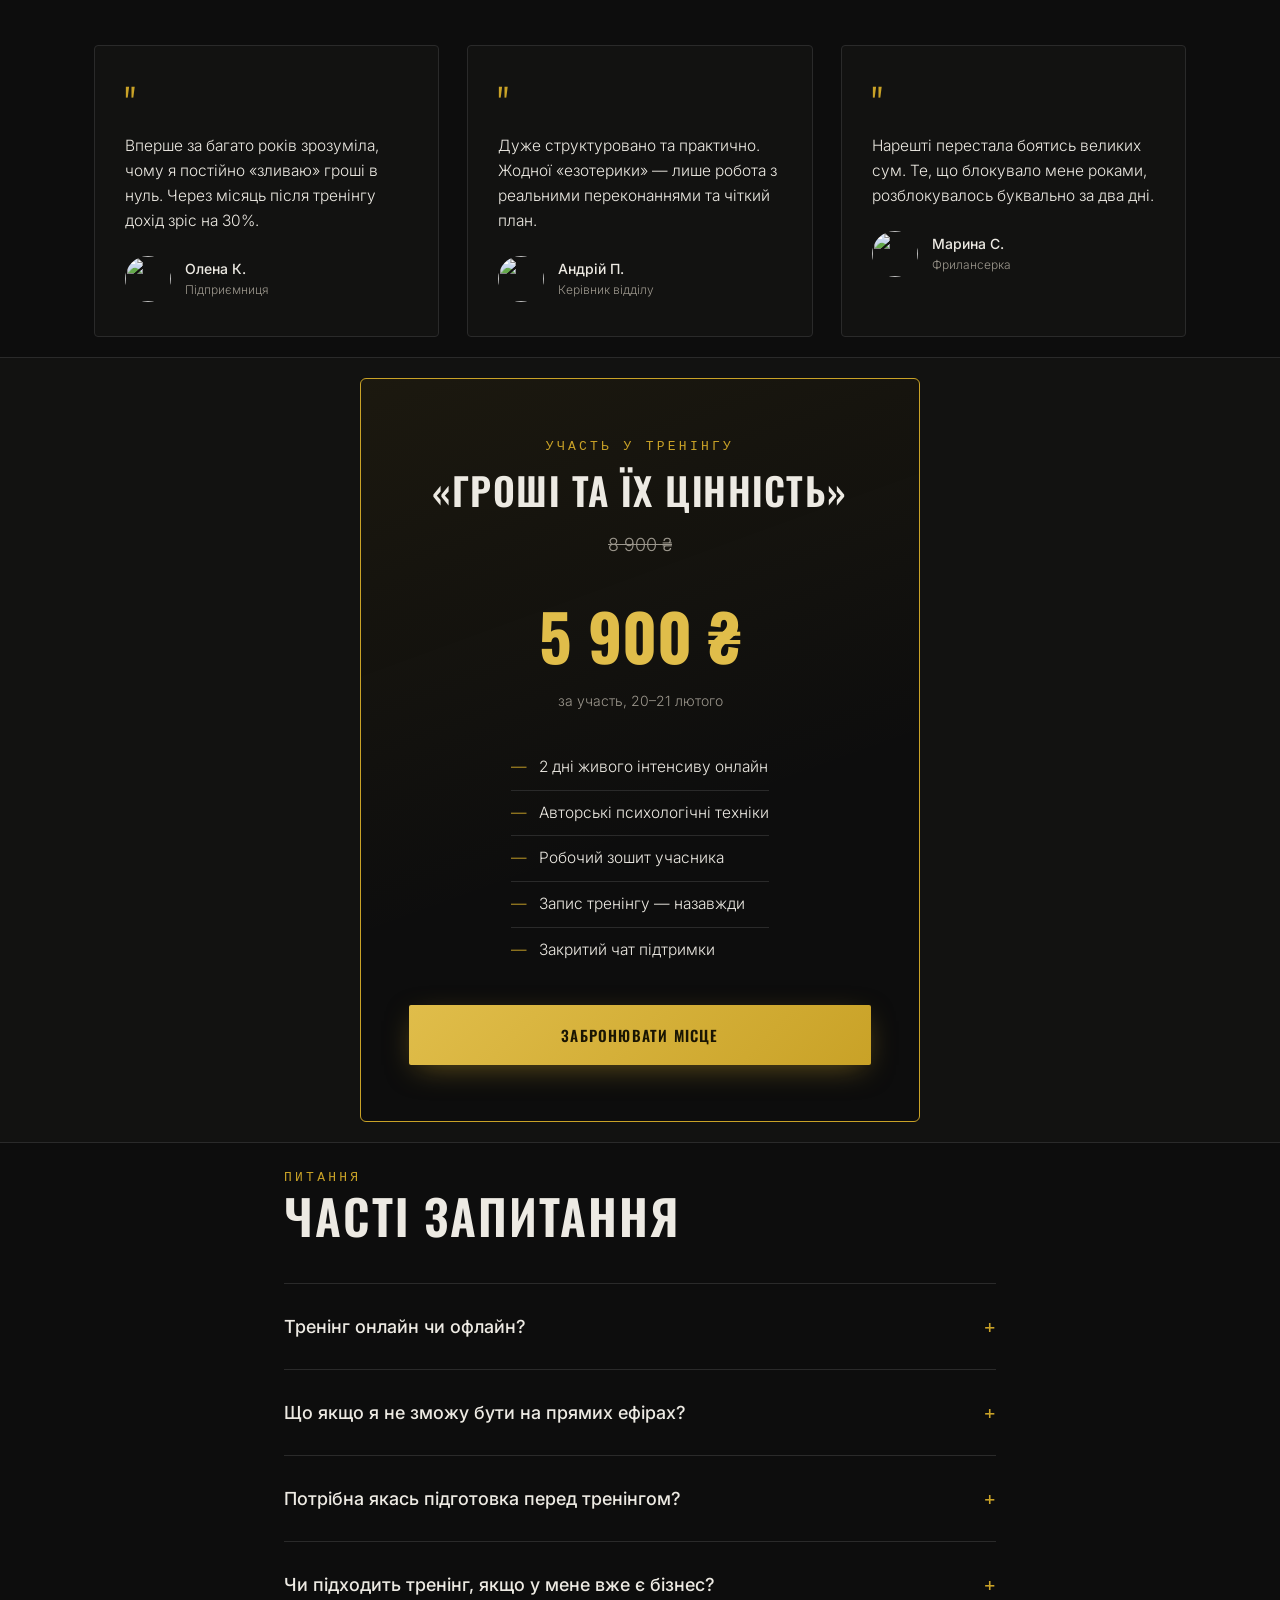
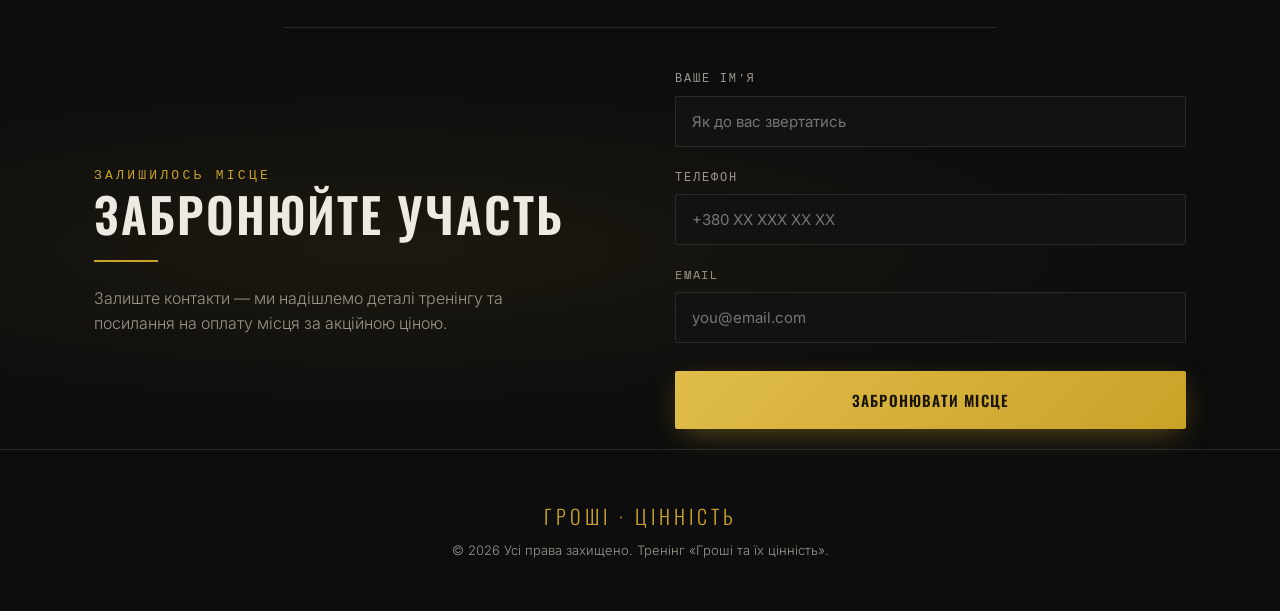
==== commit ec1904a2: "Update index.html" ====
--- a/index.html
+++ b/index.html
@@ -8,7 +8,7 @@
 <style>
 :root{
   --bg:#0d0d0d;
-  --bg-soft:#151514;
+  --bg-soft:#121211;
   --gold:#c9a227;
   --gold-bright:#e0bd4a;
   --cream:#edeae3;
@@ -139,8 +139,8 @@
 }
 .hero-eyebrow{
   font-family:'Space Mono',monospace;
-  font-size:12px;
-  letter-spacing:.3em;
+  font-size:18px;
+  letter-spacing:.2em;
   text-transform:uppercase;
   color:var(--gold);
   margin-bottom:28px;
@@ -269,6 +269,8 @@
   background:var(--bg-soft);
   border-top:1px solid var(--line);
   border-bottom:1px solid var(--line);
+  padding-top: 5%;
+  padding-bottom: 5%;
 }
 .about-grid{
   display:grid;
@@ -281,6 +283,17 @@
   overflow:hidden;
   aspect-ratio:4/5;
   filter:grayscale(15%);
+}
+.about-photo ::after {
+  content: "";
+  position: absolute;
+  top: 0;
+  right: 0;
+  bottom: 0;
+  left: 0;
+  /* Градієнт від прозорого до темно-сірого/чорного */
+  background: linear-gradient(to right, transparent 85%, rgba(0, 0, 0, 0.8));
+  pointer-events: none; /* Щоб шар не заважав клікати по фото */
 }
 .about-photo img{width:100%;height:100%;object-fit:cover;display:block;}
 .about h2{font-size:clamp(32px,4.5vw,48px);margin-bottom:6px;}
@@ -312,6 +325,8 @@
 /* ===== FOR WHOM ===== */
 .forwhom{
   position:relative;
+  padding-top: 5%;
+    padding-bottom: 5%;
 }
 .forwhom .head{
   text-align:center;
@@ -570,6 +585,8 @@
   padding:50px 0;
   text-align:center;
 }
+
+
 footer .logo{
   font-family:'Oswald',sans-serif;
   font-size:20px;
@@ -635,7 +652,7 @@
 <section class="about" id="about">
   <div class="container about-grid">
     <div class="about-photo">
-      <img src="https://images.unsplash.com/photo-1556157382-97eda2d62296?q=80&w=900&auto=format&fit=crop" alt="Про психолога">
+      <img src="https://res.cloudinary.com/dhh4t3f90/image/upload/v1781543776/IMG_0139_w3vzjd.jpg" alt="Про психолога">
     </div>
     <div>
       <span class="eyebrow">Хто веде тренінг</span>
@@ -658,7 +675,7 @@
           <div class="label">Авторська методика</div>
         </div>
         <div class="stat">
-          <div class="num">2 дні</div>
+          <div class="num">4 дні</div>
           <div class="label">Інтенсиву</div>
         </div>
       </div>
@@ -698,14 +715,19 @@
       <div>
         <span class="eyebrow">Програма</span>
         <h2>Структура тренінгу</h2>
-      </div>
-      <p>Два дні глибокої роботи з вашим ставленням до грошей — від усвідомлення сценаріїв до конкретного плану дій.</p>
+        <h1 class="hero-h1">
+        <span class="accent-line" style="padding-top: 10px;">6 МОДУЛІВ</span>
+        </h1>
+        <h3 style="padding-top: 20px; font-size: 25px;">12 Практичних інструментів</h3>
+
+
+      </div>
     </div>
 
     <div class="module">
       <div class="mnum">01</div>
       <div>
-        <h3>Ваш грошовий сценарій</h3>
+        <h3>Чому не вистачає грошей?</h3>
         <p>Знайдемо переконання про гроші, які ви несвідомо «успадкували» і які саме зараз стримують ваш фінансовий ріст.</p>
       </div>
     </div>
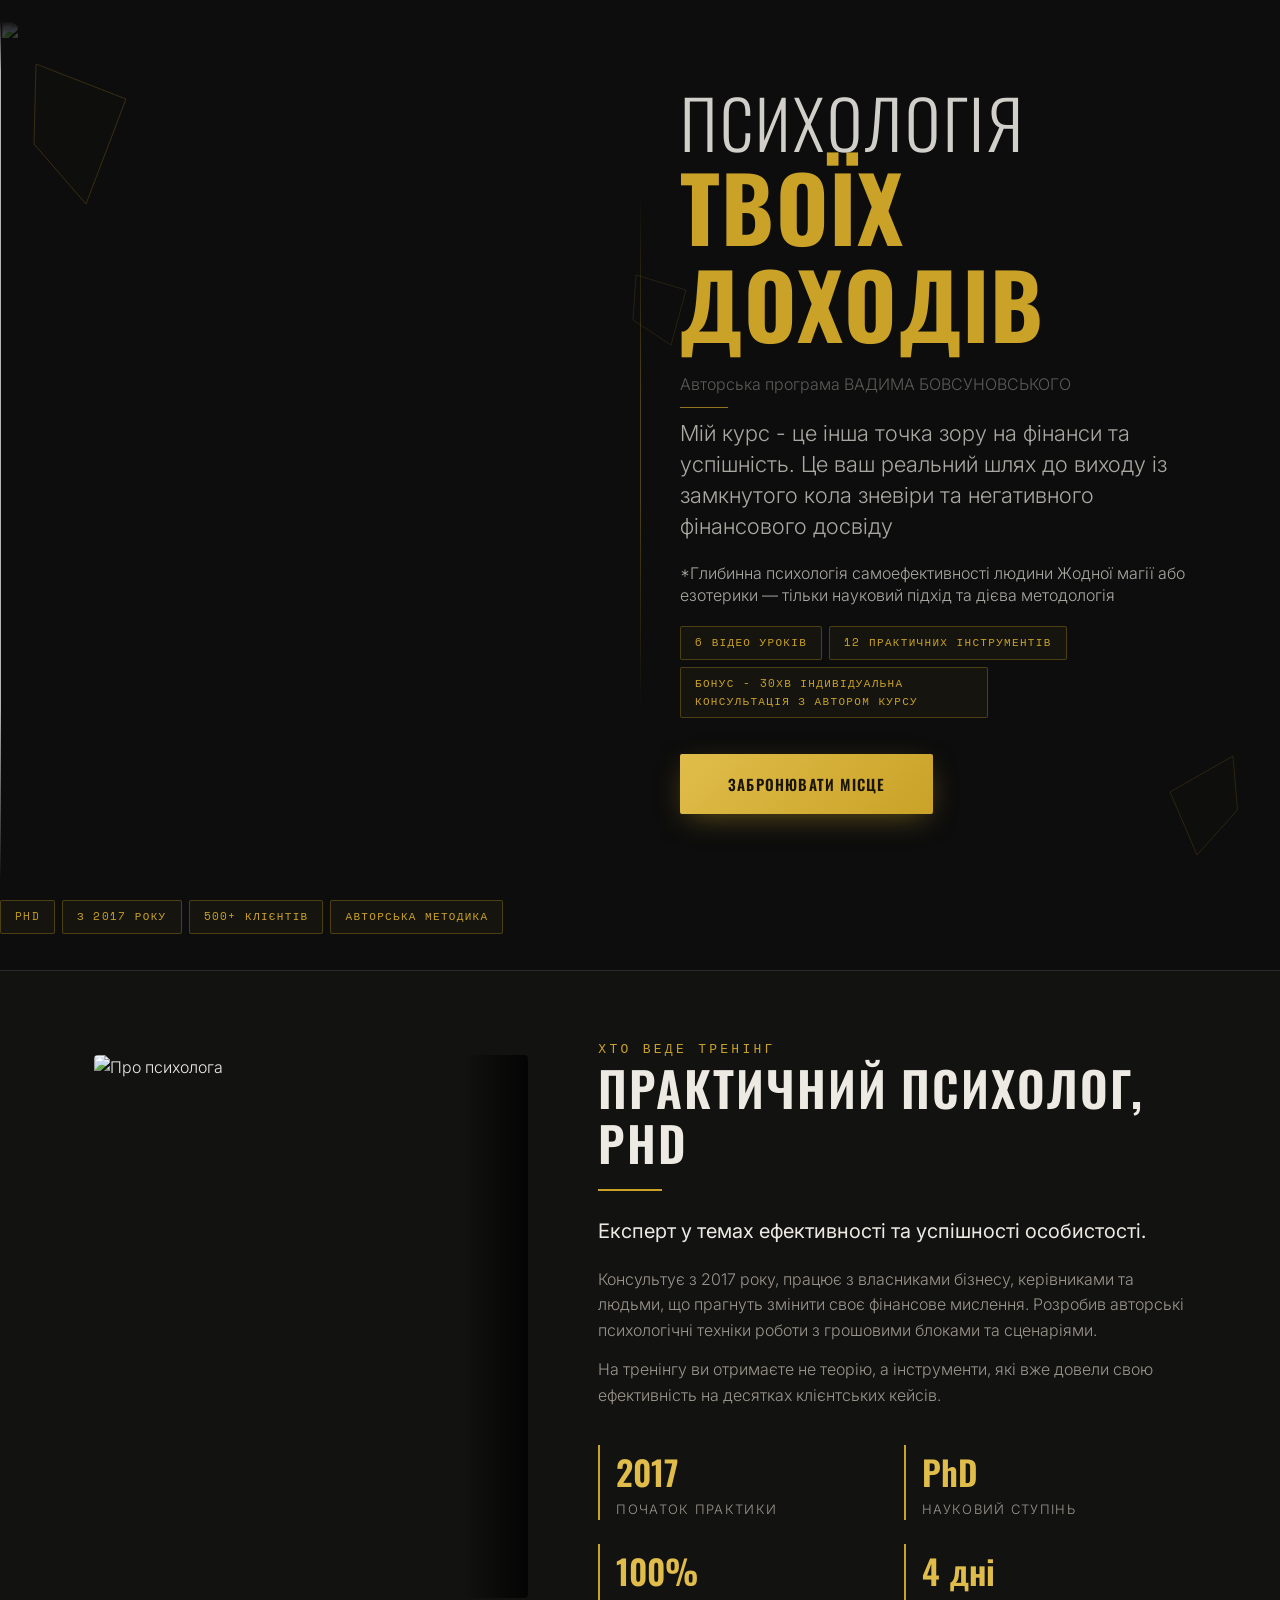
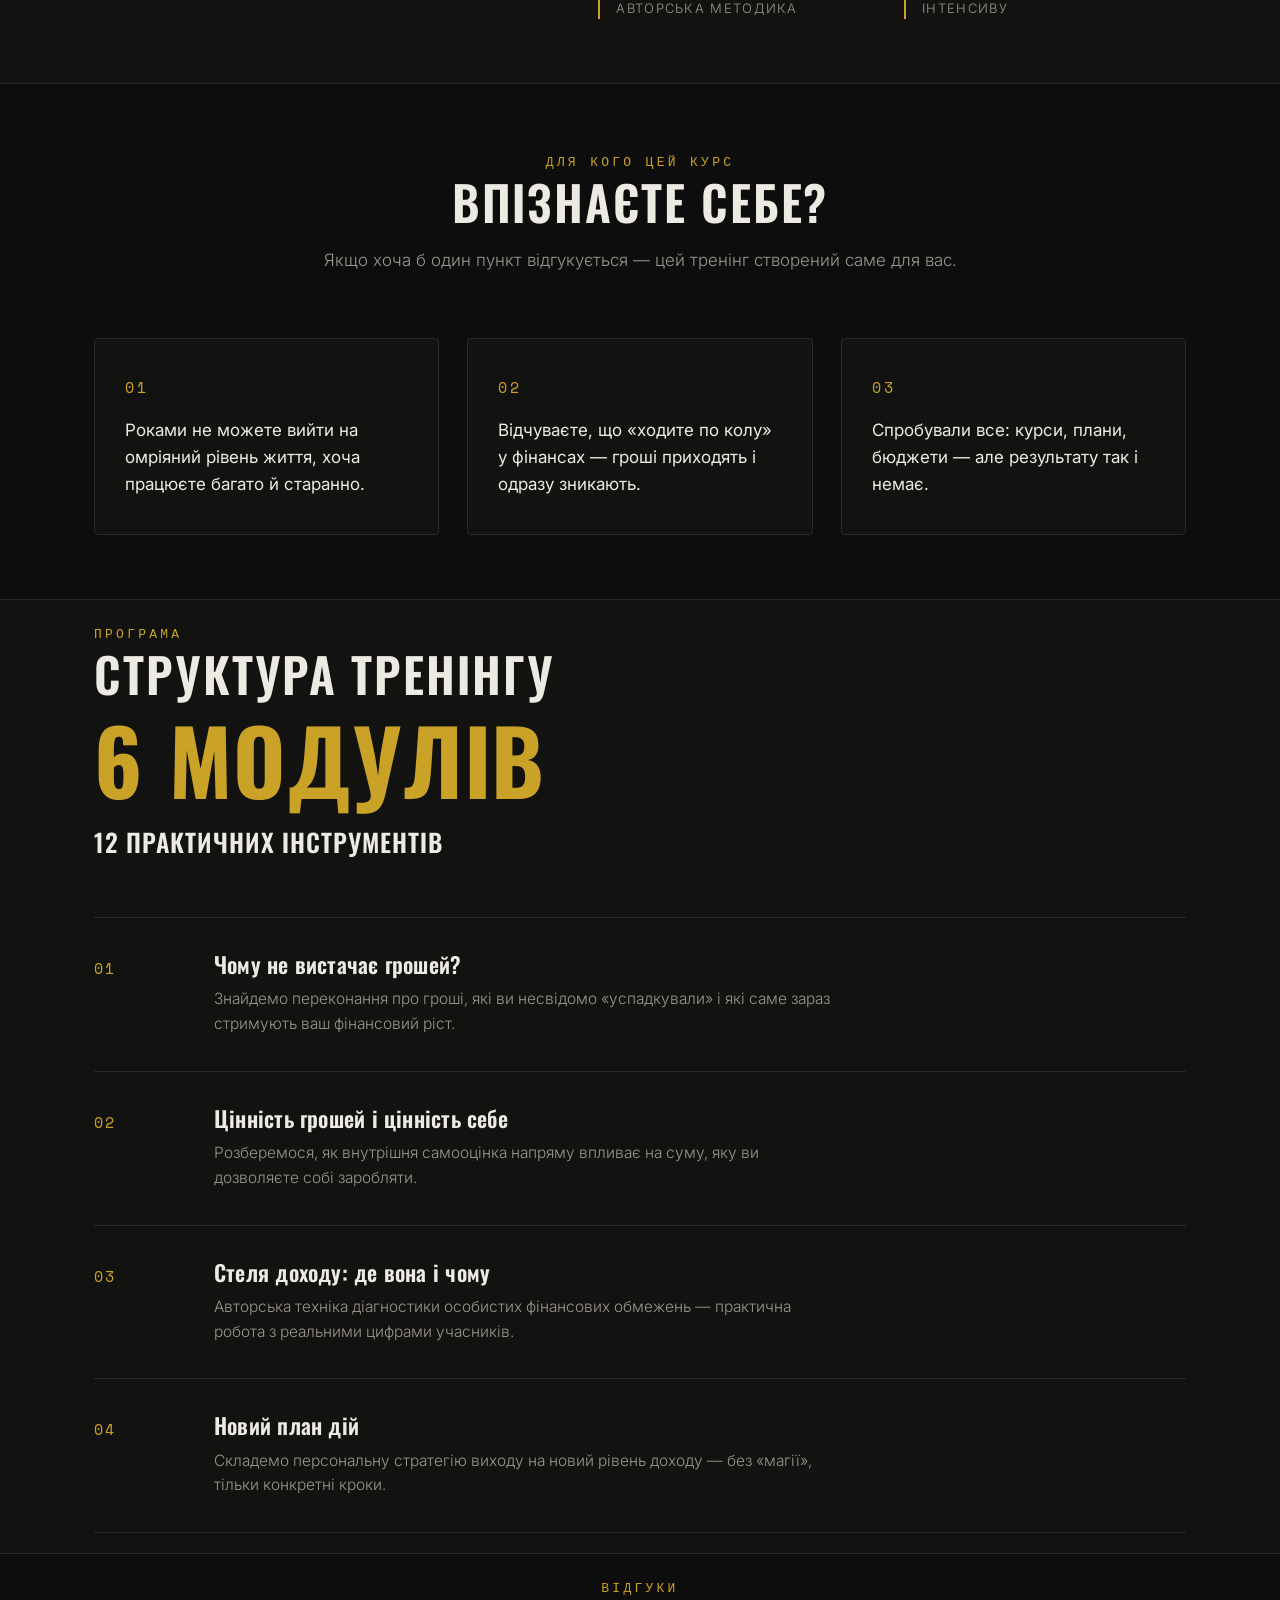
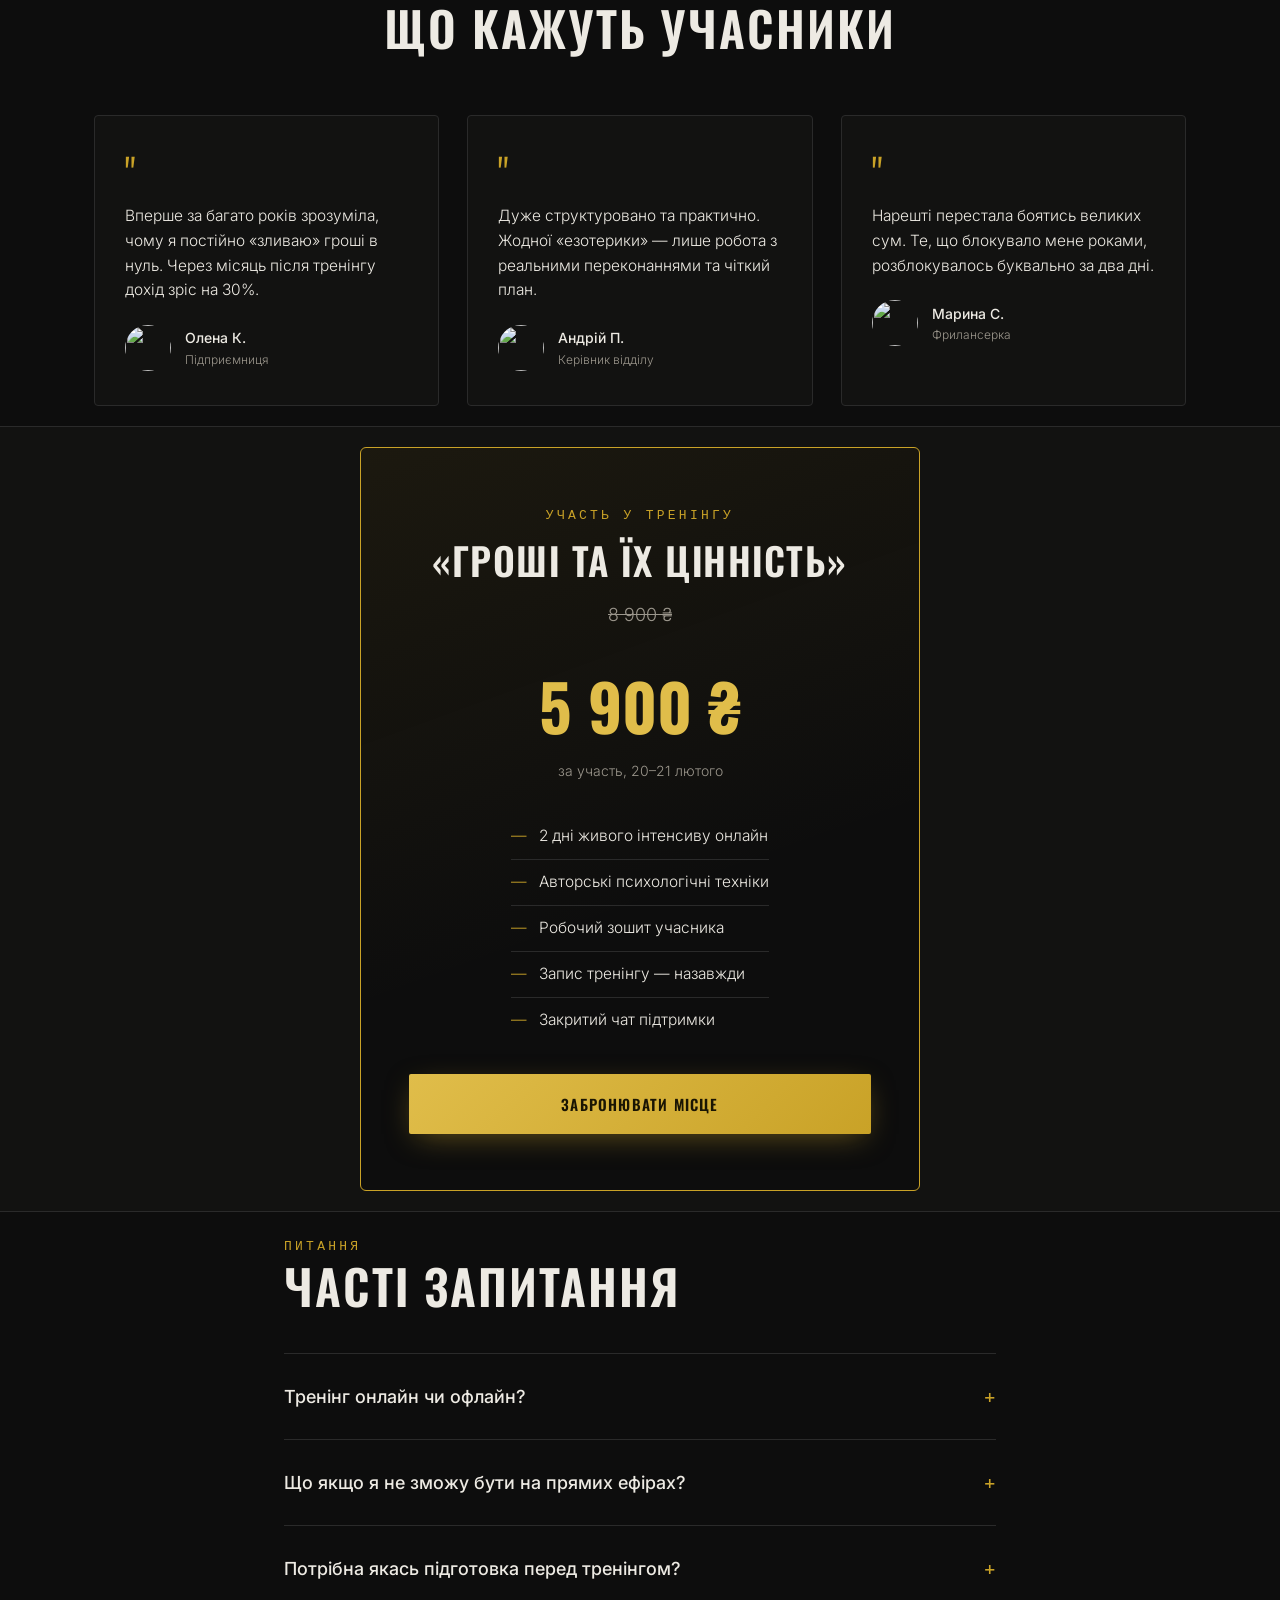
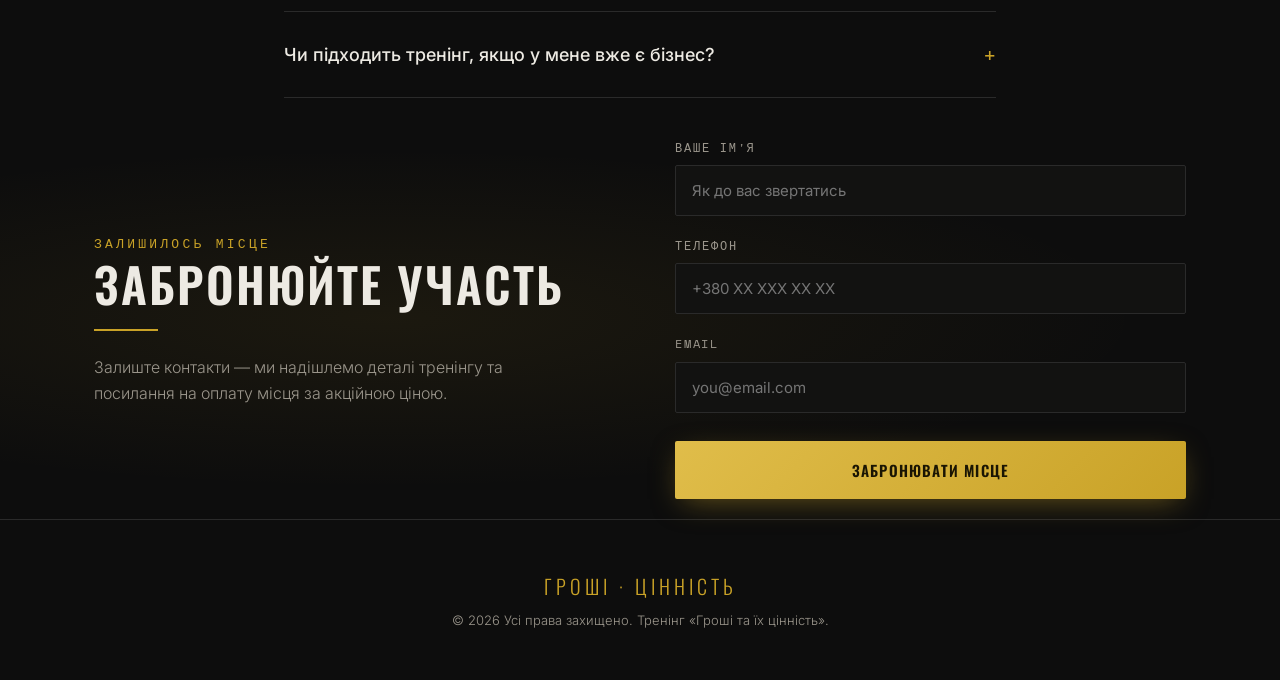
==== commit fb0152d6: "Update index.html" ====
--- a/index.html
+++ b/index.html
@@ -138,26 +138,22 @@
   opacity:.35;
 }
 .hero-eyebrow{
-  font-family:'Space Mono',monospace;
-  font-size:18px;
+  font-family:'Space Mono', monospace;
+  font-size:17px;
   letter-spacing:.2em;
   text-transform:uppercase;
   color:var(--gold);
   margin-bottom:28px;
+  line-height: 1.2em;
   display:flex;
   align-items:center;
   gap:14px;
 }
-.hero-eyebrow::before{
-  content:'';
-  display:inline-block;
-  width:32px; height:1px;
-  background:var(--gold);
-}
+
 .hero-h1{
   font-family:"Oswald",sans-serif;
   font-weight:300;
-  font-size:clamp(52px,5.5vw,78px);
+  font-size:clamp(45px,5.5vw,67px);
   text-transform:uppercase;
   letter-spacing:.04em;
   line-height:1.08;
@@ -189,20 +185,20 @@
 .hero-divider{
   width:48px; height:1px;
   background:var(--gold);
-  margin:28px 0;
+  margin:10px 0;
   opacity:.7;
 }
 .hero-sub{
   font-size:17px;
   color:rgba(237,234,227,.7);
-  max-width:400px;
-  line-height:1.7;
-  margin-bottom:36px;
+  max-width:550px;
+  line-height:1.4;
+  margin-bottom:20px;
   font-weight:300;
 }
 .hero-chips{
   display:flex;
-  gap:10px;
+  gap:7px;
   flex-wrap:wrap;
   margin-bottom:36px;
 }
@@ -624,31 +620,45 @@
   </svg>
 
   <div class="hero-photo-col">
-      <img src="https://res.cloudinary.com/dhh4t3f90/image/upload/v1781541334/IMG_0035_p24sb2.jpg" alt="">
+        <img src="https://res.cloudinary.com/dhh4t3f90/image/upload/v1781541334/IMG_0035_p24sb2.jpg" alt="">
+
   </div>
 
   <div class="hero-text-col">
-    <div class="hero-eyebrow">Авторський курс</div>
     <h1 class="hero-h1">
       <span class="light-line">Психологія</span>
       <span class="accent-line">Твоїх<br>Доходів</span>
     </h1>
-    <div class="hero-author">Вадим Бовсуновський</div>
+  
+      <p style="margin-top: 20px; opacity: 35%;"> Авторська програма ВАДИМА БОВСУНОВСЬКОГО</p>
+
     <div class="hero-divider"></div>
-    <p class="hero-sub">Зніміть свою фінансову «скляну стелю». Розберіться, чому ви роками ходите по колу — і змініть це назавжди.</p>
+    <p class="hero-sub" style= "font-size: 22px; font-family:'Space Mono',monospace';">Мій курс - це інша точка зору на фінанси та успішність. Це ваш реальний шлях до виходу із замкнутого кола зневіри та негативного фінансового досвіду
+</p>
+       <p class="hero-sub" style= "font-size: 16px; font-family:'Space Mono',monospace';">
+        *Глибинна психологія самоефективності людини
+Жодної магії або езотерики — тільки науковий підхід та дієва методологія
+</p>
     <div class="hero-chips">
+      <span class="chip">6 відео уроків</span>
+      <span class="chip">12 практичних інструментів</span>
+      <p></p>
+      <span class="chip" style="width:57%">БОНУС - 30хв індивідуальна консультація з автором курсу</span>
+    </div>
+    <div class="hero-cta">
+      <a href="#contact" class="btn">Забронювати місце</a>
+    </div>
+  </div>
+</section>
+
+<!-- ABOUT -->
+ <div class="hero-chips">
       <span class="chip">PhD</span>
       <span class="chip">З 2017 року</span>
       <span class="chip">500+ клієнтів</span>
       <span class="chip">Авторська методика</span>
     </div>
-    <div class="hero-cta">
-      <a href="#contact" class="btn">Забронювати місце</a>
-    </div>
-  </div>
-</section>
-
-<!-- ABOUT -->
+   
 <section class="about" id="about">
   <div class="container about-grid">
     <div class="about-photo">
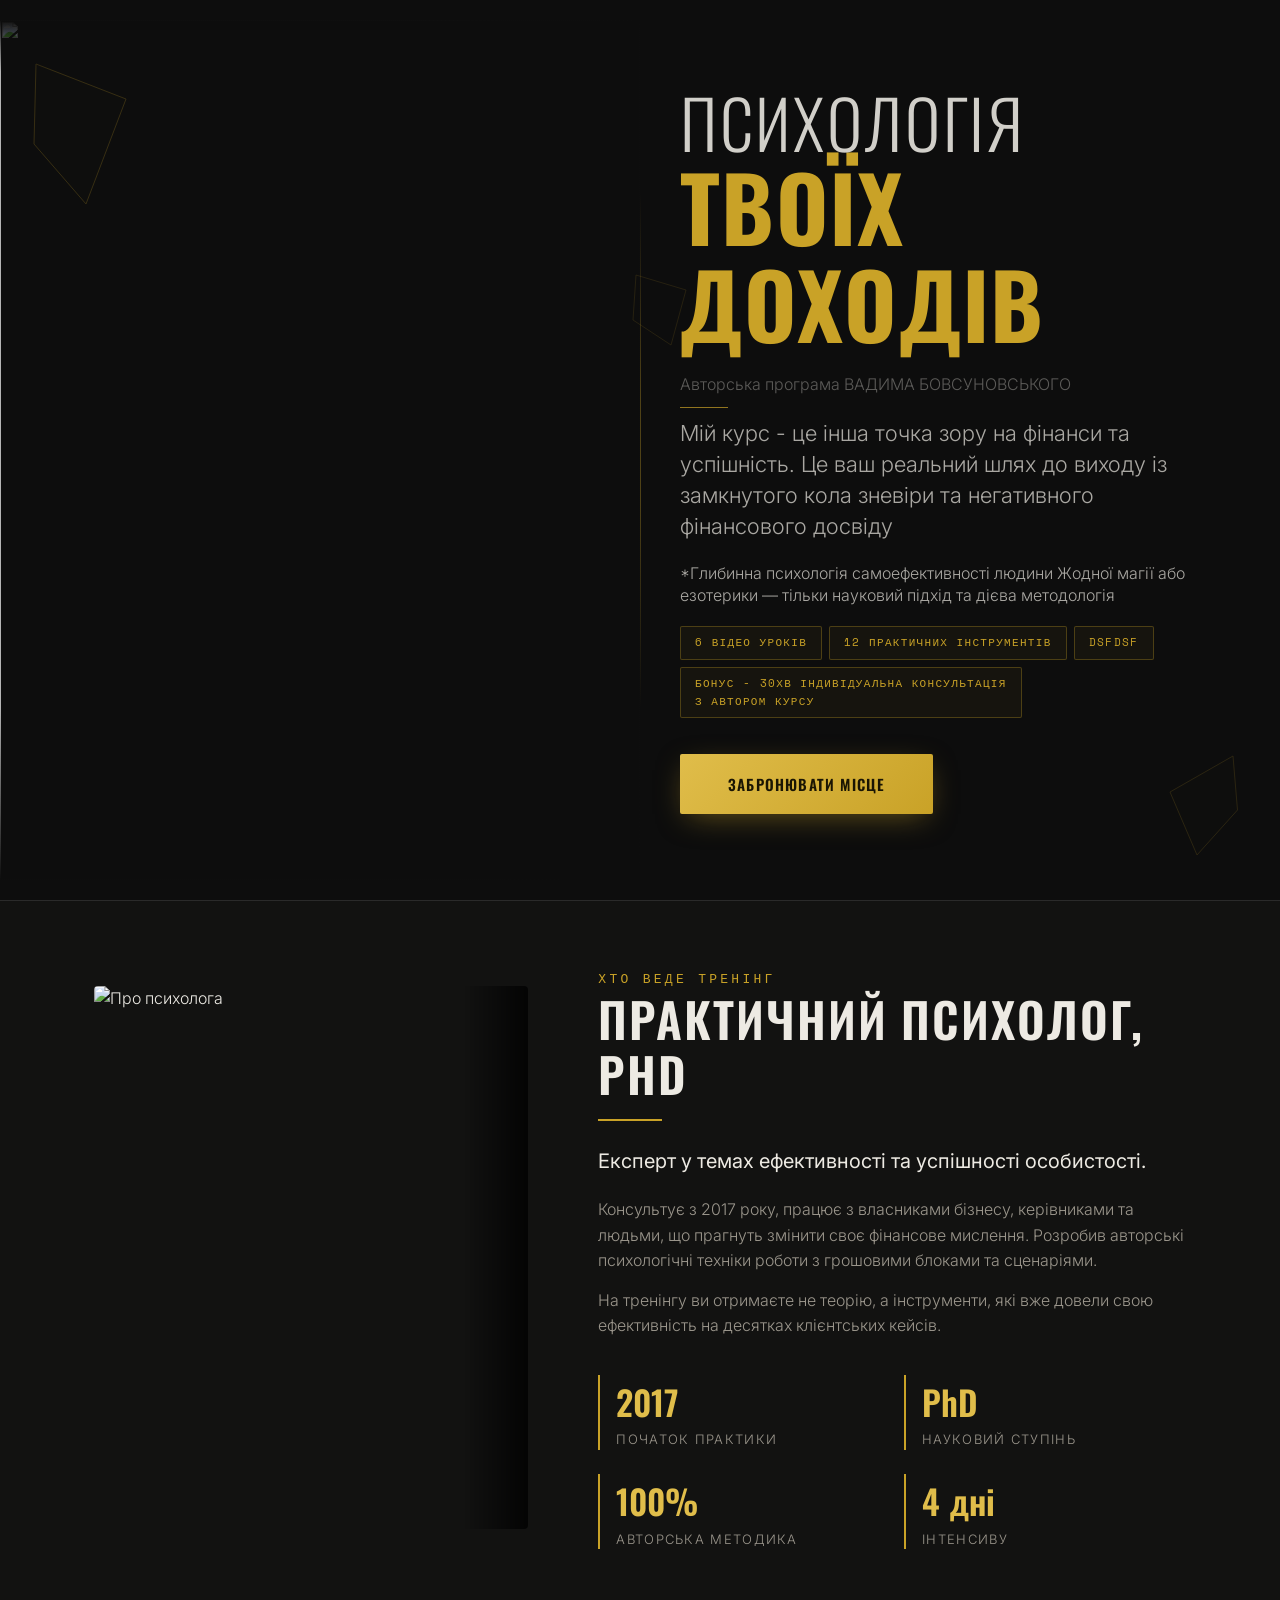
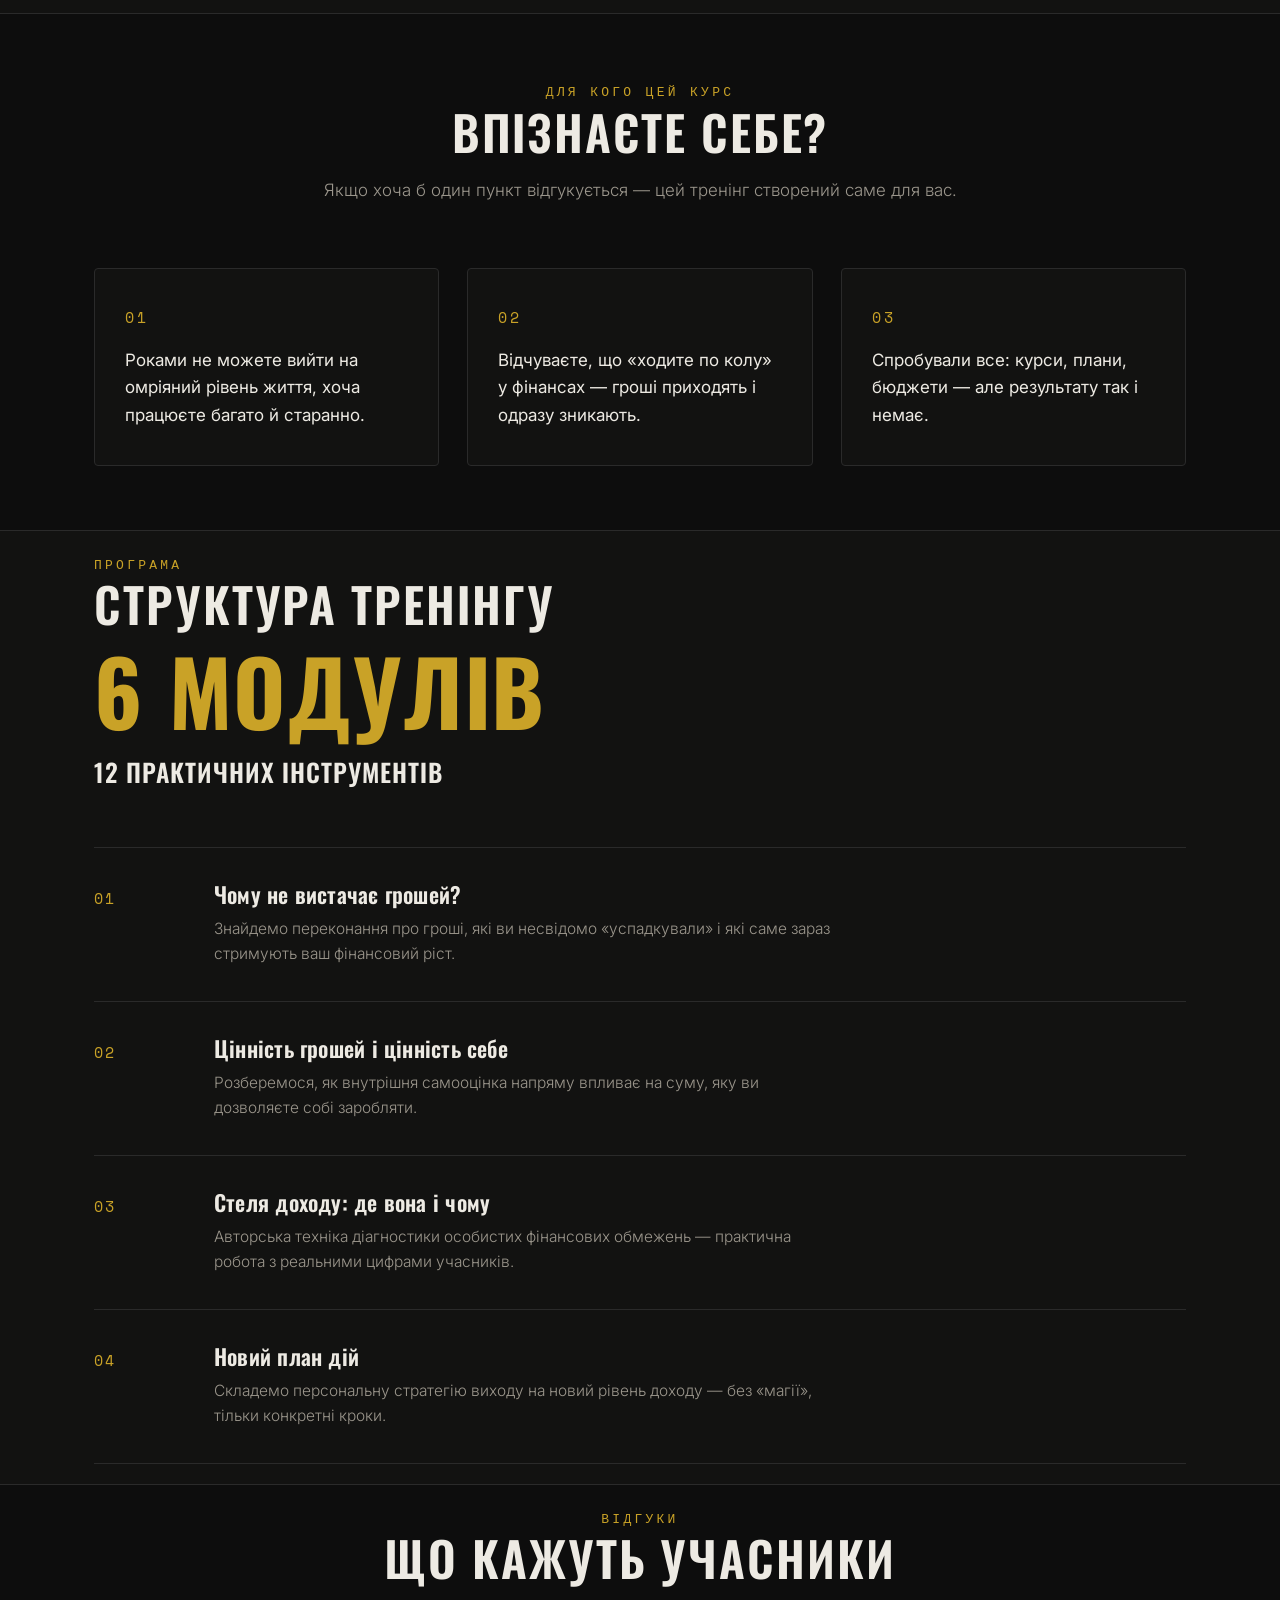
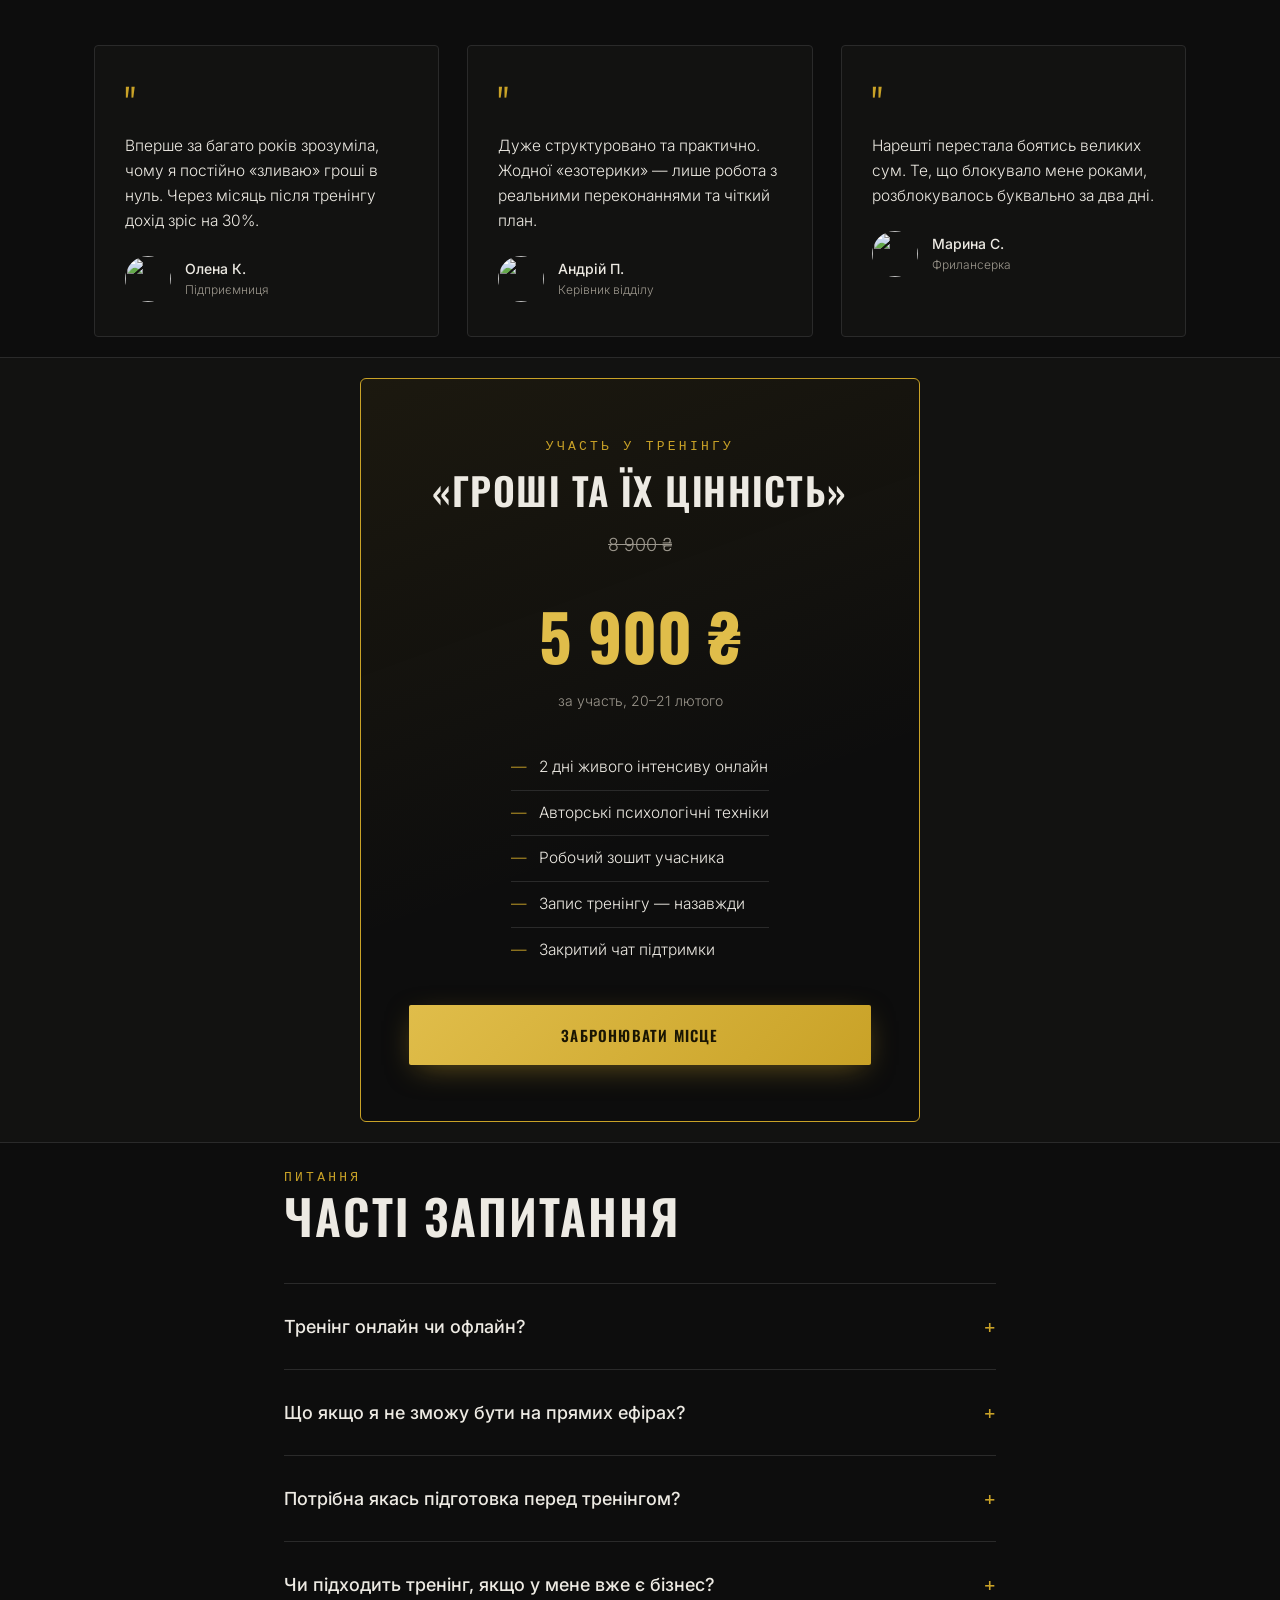
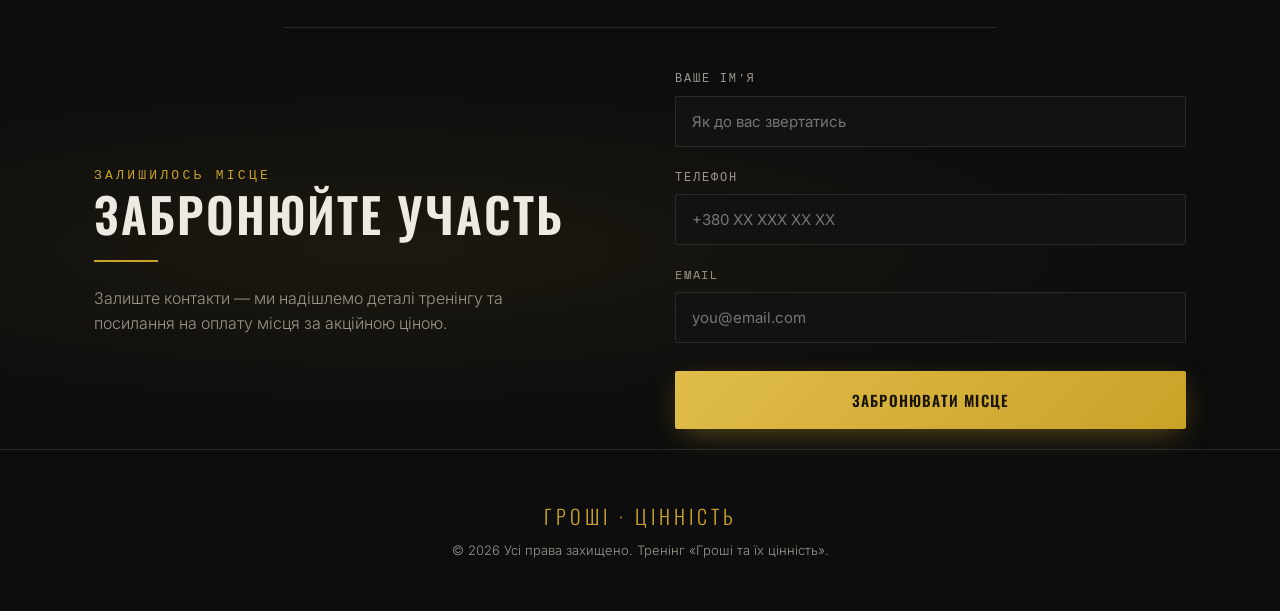
==== commit 7d7926e7: "Update index.html" ====
--- a/index.html
+++ b/index.html
@@ -249,6 +249,11 @@
   .hero-text-col{
     padding:24px 24px 60px;
   }
+
+  .hero-chips{
+flex-direction: column;
+align-items: flex-start;
+}
   .hero-text-col::before{display:none;}
   .hero-h1{font-size:clamp(38px,10vw,56px);}
   .hero-h1 .accent-line{font-size:clamp(46px,13vw,68px);}
@@ -642,8 +647,8 @@
     <div class="hero-chips">
       <span class="chip">6 відео уроків</span>
       <span class="chip">12 практичних інструментів</span>
-      <p></p>
-      <span class="chip" style="width:57%">БОНУС - 30хв індивідуальна консультація з автором курсу</span>
+      <span class="chip"> dsfdsf</span>
+      <span class="chip">БОНУС - 30хв індивідуальна консультація <br> з автором курсу</span>
     </div>
     <div class="hero-cta">
       <a href="#contact" class="btn">Забронювати місце</a>
@@ -652,12 +657,7 @@
 </section>
 
 <!-- ABOUT -->
- <div class="hero-chips">
-      <span class="chip">PhD</span>
-      <span class="chip">З 2017 року</span>
-      <span class="chip">500+ клієнтів</span>
-      <span class="chip">Авторська методика</span>
-    </div>
+
    
 <section class="about" id="about">
   <div class="container about-grid">
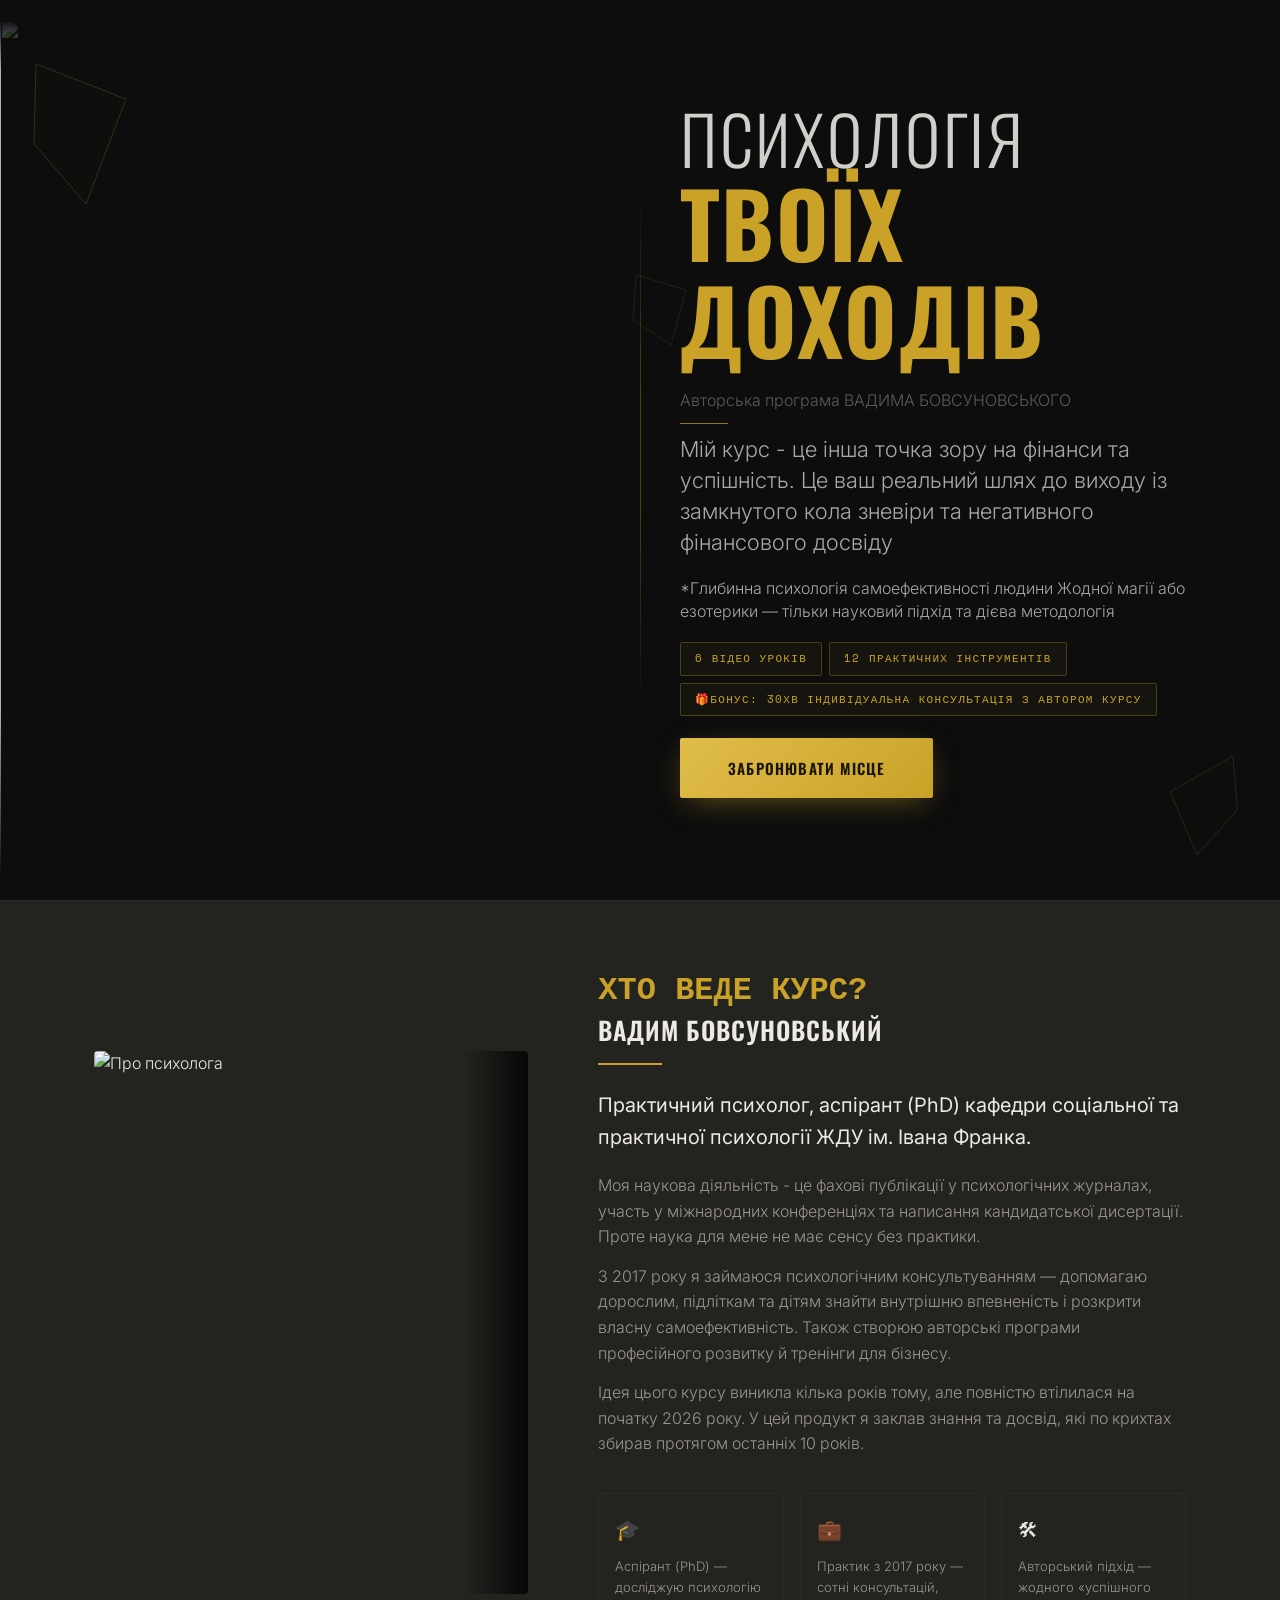
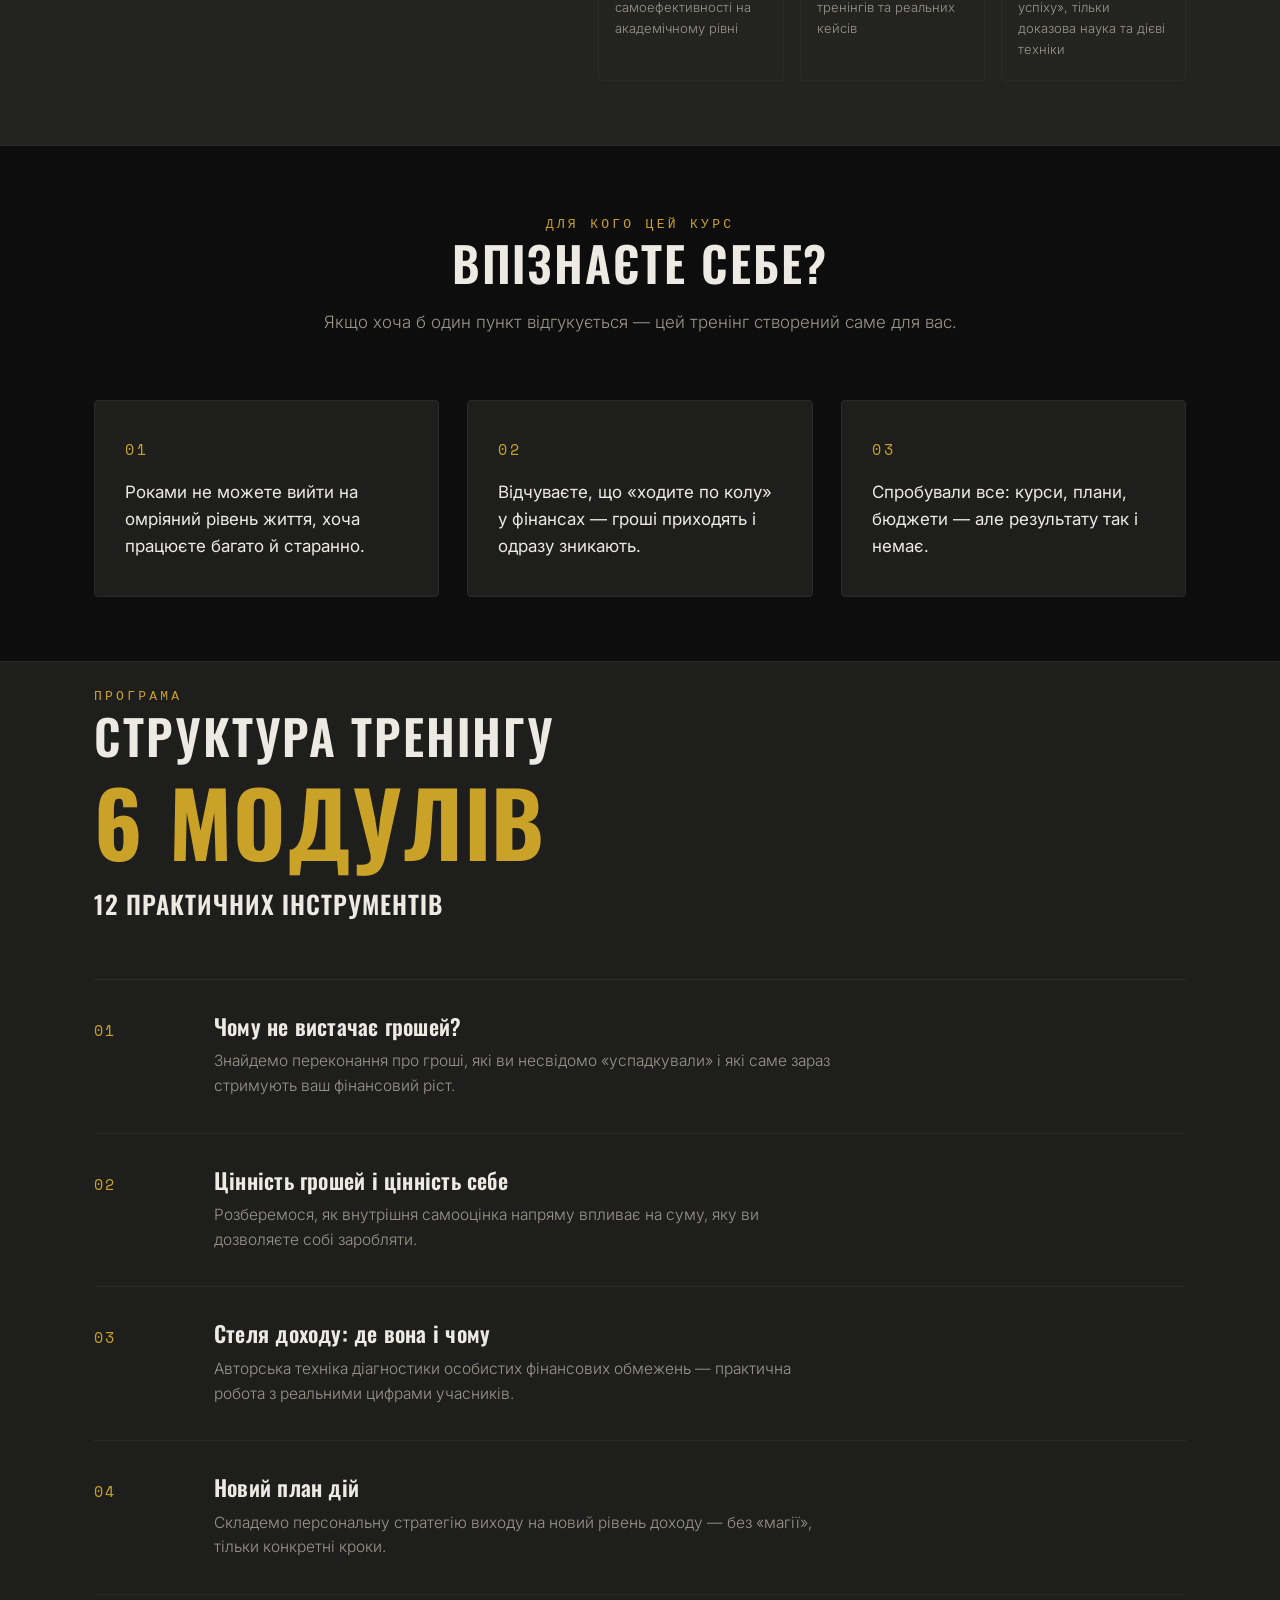
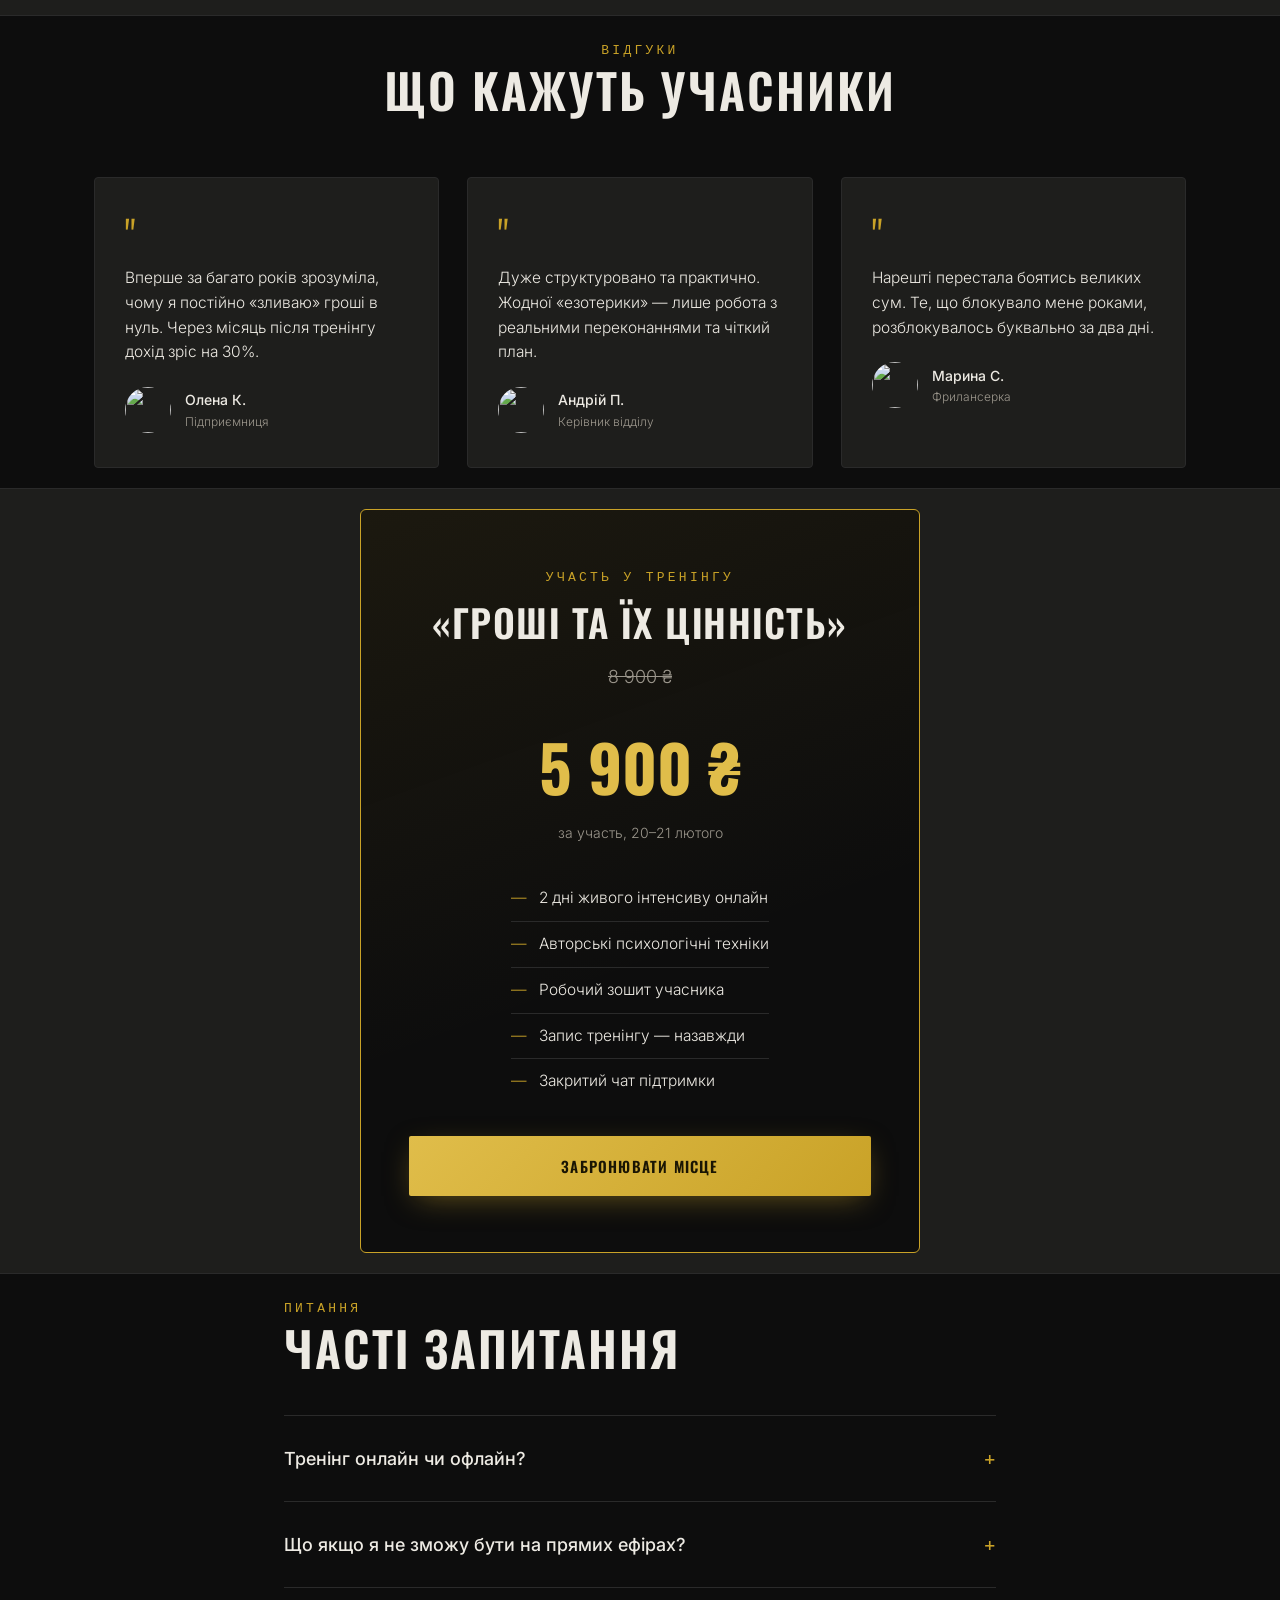
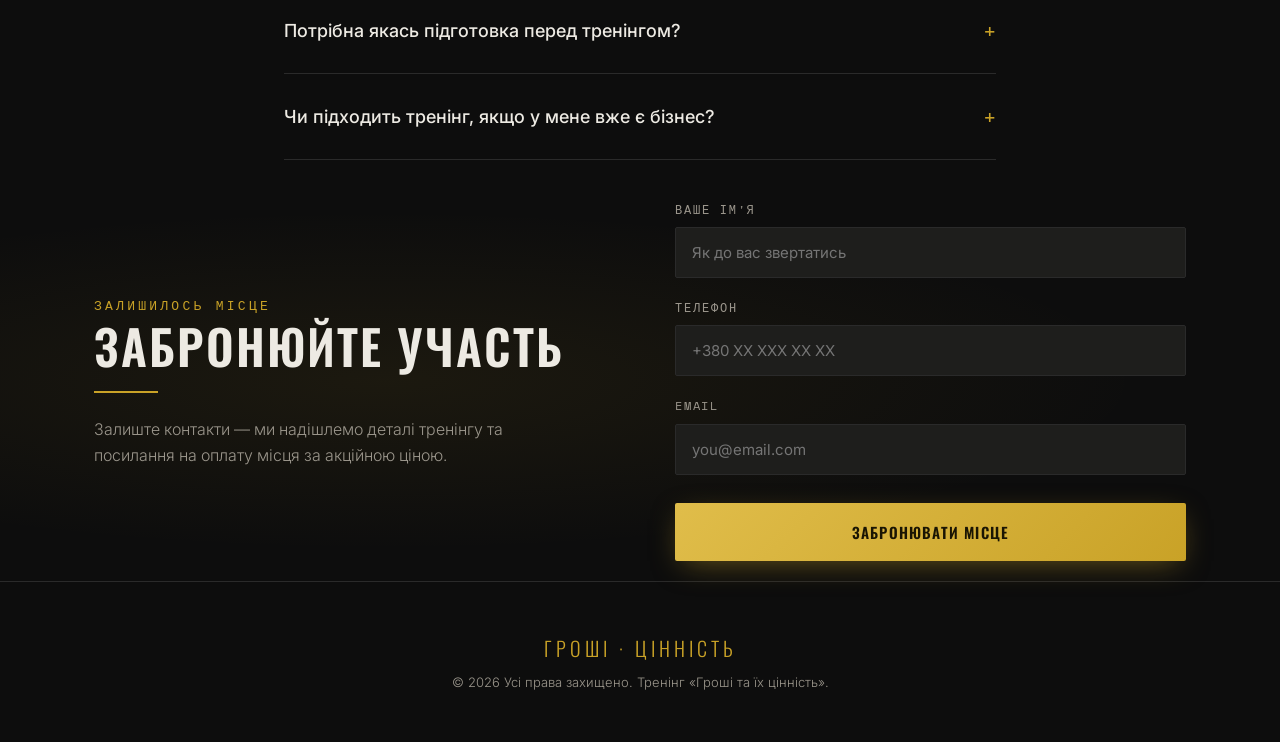
==== commit 4320301a: "Add files via upload" ====
--- a/index.html
+++ b/index.html
@@ -5,611 +5,11 @@
 <meta name="viewport" content="width=device-width, initial-scale=1.0">
 <title>Цінність грошей — тренінг</title>
 <link href="https://fonts.googleapis.com/css2?family=Oswald:wght@400;500;600;700&family=Inter:wght@300;400;500;600;700&family=Space+Mono:wght@400;700&display=swap" rel="stylesheet">
-<style>
-:root{
-  --bg:#0d0d0d;
-  --bg-soft:#121211;
-  --gold:#c9a227;
-  --gold-bright:#e0bd4a;
-  --cream:#edeae3;
-  --grey:#9b968c;
-  --line:#2a2a2a;
-}
-*{margin:0;padding:0;box-sizing:border-box;}
-html{scroll-behavior:smooth;}
-body{
-  background:var(--bg);
-  color:var(--cream);
-  font-family:'Inter',sans-serif;
-  font-weight:300;
-  line-height:1.6;
-  overflow-x:hidden;
-}
-.container{
-  max-width:1140px;
-  margin:0 auto;
-  padding:0 24px;
-}
-h1,h2,h3,h4{
-  font-family:'Oswald',sans-serif;
-  font-weight:600;
-  letter-spacing:0.04em;
-  text-transform:uppercase;
-  line-height:1.15;
-}
-.eyebrow{
-  font-family:'Space Mono',monospace;
-  font-size:13px;
-  letter-spacing:0.25em;
-  text-transform:uppercase;
-  color:var(--gold);
-}
-a{color:inherit;text-decoration:none;}
-.btn{
-  display:inline-block;
-  background:linear-gradient(135deg,var(--gold-bright),var(--gold));
-  color:#1a1503;
-  font-family:'Oswald',sans-serif;
-  font-weight:600;
-  letter-spacing:0.08em;
-  text-transform:uppercase;
-  font-size:15px;
-  padding:18px 48px;
-  border:none;
-  border-radius:2px;
-  cursor:pointer;
-  transition:transform .25s ease, box-shadow .25s ease;
-  box-shadow:0 8px 30px -8px rgba(201,162,39,.5);
-}
-.btn:hover{
-  transform:translateY(-2px);
-  box-shadow:0 14px 40px -8px rgba(201,162,39,.7);
-}
-.btn-outline{
-  background:transparent;
-  border:1px solid var(--gold);
-  color:var(--gold);
-  box-shadow:none;
-}
-.btn-outline:hover{
-  background:rgba(201,162,39,.08);
-  box-shadow:none;
-}
-.divider{
-  width:64px;
-  height:2px;
-  background:var(--gold);
-  margin:18px 0 24px;
-}
-.divider.center{margin:18px auto 24px;}
-section{
-  padding:20px 0;
-  position:relative;
-}
-
-
-/* ===== HERO REDESIGN ===== */
-.hero{
-  min-height:100vh;
-  display:grid;
-  grid-template-columns:1fr 1fr;
-  position:relative;
-  overflow:hidden;
-  background:var(--bg);
-}
-.hero-photo-col{
-  position:relative;
-  overflow:hidden;
-}
-.hero-photo-col img{
-  width:100%;
-  height:100%;
-  object-fit:cover;
-  object-position:center top;
-  display:block;
-  filter:contrast(1.08) brightness(0.92);
-}
-.hero-photo-col::after{
-  content:'';
-  position:absolute;inset:0;
-  background:linear-gradient(90deg, transparent 55%, var(--bg) 100%),
-             linear-gradient(0deg, var(--bg) 0%, transparent 20%);
-}
-.hero-photo-col::before{
-  content:'';
-  position:absolute;inset:0;
-  background:linear-gradient(180deg, var(--bg) 0%, transparent 6%);
-  z-index:1;
-}
-.hero-text-col{
-  display:flex;
-  flex-direction:column;
-  justify-content:center;
-  padding:60px 60px 60px 40px;
-  position:relative;
-  z-index:2;
-}
-.hero-text-col::before{
-  content:'';
-  position:absolute;
-  left:0; top:20%; bottom:20%;
-  width:1px;
-  background:linear-gradient(180deg, transparent, var(--gold) 40%, var(--gold) 60%, transparent);
-  opacity:.35;
-}
-.hero-eyebrow{
-  font-family:'Space Mono', monospace;
-  font-size:17px;
-  letter-spacing:.2em;
-  text-transform:uppercase;
-  color:var(--gold);
-  margin-bottom:28px;
-  line-height: 1.2em;
-  display:flex;
-  align-items:center;
-  gap:14px;
-}
-
-.hero-h1{
-  font-family:"Oswald",sans-serif;
-  font-weight:300;
-  font-size:clamp(45px,5.5vw,67px);
-  text-transform:uppercase;
-  letter-spacing:.04em;
-  line-height:1.08;
-  margin-bottom:0;
-  color:var(--cream);
-}
-.hero-h1 .accent-line{
-  display:block;
-  font-weight:700;
-  color:var(--gold);
-  font-size:clamp(64px,7vw,96px);
-  letter-spacing:.02em;
-}
-.hero-h1 .light-line{
-  display:block;
-  font-weight:300;
-  color:var(--cream);
-  opacity:.88;
-}
-.hero-author{
-  margin-top:22px;
-  font-family:"Oswald",sans-serif;
-  font-size:15px;
-  font-weight:400;
-  letter-spacing:.18em;
-  text-transform:uppercase;
-  color:var(--grey);
-}
-.hero-divider{
-  width:48px; height:1px;
-  background:var(--gold);
-  margin:10px 0;
-  opacity:.7;
-}
-.hero-sub{
-  font-size:17px;
-  color:rgba(237,234,227,.7);
-  max-width:550px;
-  line-height:1.4;
-  margin-bottom:20px;
-  font-weight:300;
-}
-.hero-chips{
-  display:flex;
-  gap:7px;
-  flex-wrap:wrap;
-  margin-bottom:36px;
-}
-.chip{
-  font-family:"Space Mono",monospace;
-  font-size:11px;
-  letter-spacing:.12em;
-  text-transform:uppercase;
-  color:var(--gold);
-  border:1px solid rgba(201,162,39,.3);
-  padding:7px 14px;
-  border-radius:2px;
-  background:rgba(201,162,39,.05);
-}
-.hero-cta{
-  display:flex;
-  align-items:center;
-  gap:20px;
-  flex-wrap:wrap;
-}
-/* Shard decorations */
-.shard-hero{
-  position:absolute;
-  pointer-events:none;
-  z-index:1;
-  opacity:.22;
-}
-@media(max-width:820px){
-  .hero{
-    grid-template-columns:1fr;
-    grid-template-rows:auto auto;
-    min-height:unset;
-  }
-  .hero-photo-col{
-    height:75vw;
-    min-height:280px;
-    max-height:420px;
-  }
-  .hero-photo-col img{
-    object-position:center 18%;
-  }
-  .hero-photo-col::after{
-    background:linear-gradient(180deg, transparent 50%, var(--bg) 100%);
-  }
-  .hero-photo-col::before{
-    background:linear-gradient(180deg, var(--bg) 0%, transparent 10%);
-  }
-  .hero-text-col{
-    padding:24px 24px 60px;
-  }
-
-  .hero-chips{
-flex-direction: column;
-align-items: flex-start;
-}
-  .hero-text-col::before{display:none;}
-  .hero-h1{font-size:clamp(38px,10vw,56px);}
-  .hero-h1 .accent-line{font-size:clamp(46px,13vw,68px);}
-  .hero-eyebrow{margin-bottom:16px;}
-  .hero-divider{margin:18px 0;}
-  .hero-sub{font-size:15px;margin-bottom:24px;}
-  .hero-chips{margin-bottom:24px;gap:8px;}
-  .chip{font-size:10px;padding:6px 10px;}
-}
-
-
-/* ===== ABOUT ===== */
-.about{
-  background:var(--bg-soft);
-  border-top:1px solid var(--line);
-  border-bottom:1px solid var(--line);
-  padding-top: 5%;
-  padding-bottom: 5%;
-}
-.about-grid{
-  display:grid;
-  grid-template-columns:.85fr 1.15fr;
-  gap:70px;
-  align-items:center;
-}
-.about-photo{
-  border-radius:4px;
-  overflow:hidden;
-  aspect-ratio:4/5;
-  filter:grayscale(15%);
-}
-.about-photo ::after {
-  content: "";
-  position: absolute;
-  top: 0;
-  right: 0;
-  bottom: 0;
-  left: 0;
-  /* Градієнт від прозорого до темно-сірого/чорного */
-  background: linear-gradient(to right, transparent 85%, rgba(0, 0, 0, 0.8));
-  pointer-events: none; /* Щоб шар не заважав клікати по фото */
-}
-.about-photo img{width:100%;height:100%;object-fit:cover;display:block;}
-.about h2{font-size:clamp(32px,4.5vw,48px);margin-bottom:6px;}
-.about-lead{font-size:20px;color:var(--cream);font-weight:400;margin-bottom:20px;}
-.about-text{color:var(--grey);font-size:16px;margin-bottom:14px;}
-.about-stats{
-  display:grid;
-  grid-template-columns:repeat(2,1fr);
-  gap:24px;
-  margin-top:36px;
-}
-.stat{
-  border-left:2px solid var(--gold);
-  padding-left:16px;
-}
-.stat .num{
-  font-family:'Oswald',sans-serif;
-  font-size:34px;
-  color:var(--gold-bright);
-  font-weight:600;
-}
-.stat .label{
-  font-size:13px;
-  color:var(--grey);
-  text-transform:uppercase;
-  letter-spacing:.1em;
-}
-
-/* ===== FOR WHOM ===== */
-.forwhom{
-  position:relative;
-  padding-top: 5%;
-    padding-bottom: 5%;
-}
-.forwhom .head{
-  text-align:center;
-  max-width:680px;
-  margin:0 auto 64px;
-}
-.forwhom h2{font-size:clamp(32px,4.5vw,48px);}
-.forwhom .head p{color:var(--grey);font-size:17px;margin-top:18px;}
-.pain-grid{
-  display:grid;
-  grid-template-columns:repeat(3,1fr);
-  gap:28px;
-}
-.pain-card{
-  background:var(--bg-soft);
-  border:1px solid var(--line);
-  border-radius:4px;
-  padding:36px 30px;
-  position:relative;
-  transition:border-color .25s ease, transform .25s ease;
-}
-.pain-card:hover{
-  border-color:var(--gold);
-  transform:translateY(-4px);
-}
-.pain-card .icon{
-  font-family:'Space Mono',monospace;
-  color:var(--gold);
-  font-size:15px;
-  letter-spacing:.2em;
-  margin-bottom:18px;
-  display:block;
-}
-.pain-card p{
-  font-size:17px;
-  color:var(--cream);
-  font-weight:400;
-}
-
-/* ===== PROGRAM ===== */
-.program{
-  background:var(--bg-soft);
-  border-top:1px solid var(--line);
-  border-bottom:1px solid var(--line);
-}
-.program-head{
-  display:flex;
-  justify-content:space-between;
-  align-items:flex-end;
-  flex-wrap:wrap;
-  gap:20px;
-  margin-bottom:60px;
-}
-.program-head h2{font-size:clamp(32px,4.5vw,48px);}
-.program-head p{color:var(--grey);max-width:380px;font-size:16px;}
-.module{
-  border-top:1px solid var(--line);
-  padding:34px 0;
-  display:grid;
-  grid-template-columns:90px 1fr;
-  gap:30px;
-  align-items:flex-start;
-  transition:padding-left .25s ease;
-}
-.module:last-child{border-bottom:1px solid var(--line);}
-.module:hover{padding-left:14px;}
-.module .mnum{
-  font-family:'Space Mono',monospace;
-  font-size:15px;
-  color:var(--gold);
-  letter-spacing:.1em;
-  padding-top:4px;
-}
-.module h3{
-  font-size:22px;
-  margin-bottom:10px;
-  text-transform:none;
-  letter-spacing:0.01em;
-}
-.module p{color:var(--grey);font-size:15.5px;max-width:620px;}
-
-/* ===== TESTIMONIALS ===== */
-.testi-grid{
-  display:grid;
-  grid-template-columns:repeat(3,1fr);
-  gap:28px;
-}
-.testi-card{
-  background:var(--bg-soft);
-  border:1px solid var(--line);
-  border-radius:4px;
-  padding:34px 30px;
-}
-.testi-card .quote-mark{
-  font-family:'Oswald',sans-serif;
-  font-size:46px;
-  color:var(--gold);
-  line-height:1;
-  display:block;
-  margin-bottom:8px;
-}
-.testi-card p{
-  font-size:15.5px;
-  color:var(--cream);
-  margin-bottom:22px;
-}
-.testi-person{
-  display:flex;
-  align-items:center;
-  gap:14px;
-}
-.testi-person img{
-  width:46px;height:46px;border-radius:50%;
-  object-fit:cover;filter:grayscale(20%);
-}
-.testi-person .name{font-size:14px;font-weight:500;}
-.testi-person .role{font-size:12px;color:var(--grey);}
-
-/* ===== PRICING ===== */
-.pricing{
-  background:var(--bg-soft);
-  border-top:1px solid var(--line);
-  border-bottom:1px solid var(--line);
-}
-.price-card{
-  max-width:560px;
-  margin:0 auto;
-  background:linear-gradient(160deg, rgba(201,162,39,.08), transparent 60%), var(--bg);
-  border:1px solid var(--gold);
-  border-radius:6px;
-  padding:56px 48px;
-  text-align:center;
-  position:relative;
-}
-.price-card .eyebrow{display:block;margin-bottom:14px;}
-.price-card h2{font-size:clamp(28px,4vw,38px);margin-bottom:18px;}
-.price-amount{
-  font-family:'Oswald',sans-serif;
-  font-size:64px;
-  color:var(--gold-bright);
-  font-weight:700;
-  margin:10px 0 4px;
-}
-.price-old{
-  font-size:18px;
-  color:var(--grey);
-  text-decoration:line-through;
-  margin-bottom:24px;
-  display:block;
-}
-.price-features{
-  list-style:none;
-  text-align:left;
-  margin:32px 0;
-  display:inline-block;
-}
-.price-features li{
-  font-size:15.5px;
-  color:var(--cream);
-  padding:10px 0;
-  border-bottom:1px solid var(--line);
-  padding-left:28px;
-  position:relative;
-}
-.price-features li:last-child{border-bottom:none;}
-.price-features li::before{
-  content:'—';
-  color:var(--gold);
-  position:absolute;left:0;
-}
-.price-card .btn{width:100%;}
-
-/* ===== FAQ ===== */
-.faq-item{
-  border-top:1px solid var(--line);
-}
-.faq-item:last-child{border-bottom:1px solid var(--line);}
-.faq-q{
-  width:100%;
-  background:none;
-  border:none;
-  color:var(--cream);
-  font-family:'Inter',sans-serif;
-  font-size:18px;
-  font-weight:500;
-  text-align:left;
-  padding:26px 0;
-  cursor:pointer;
-  display:flex;
-  justify-content:space-between;
-  align-items:center;
-  gap:20px;
-}
-.faq-q .plus{
-  font-family:'Space Mono',monospace;
-  color:var(--gold);
-  font-size:22px;
-  transition:transform .25s ease;
-  flex-shrink:0;
-}
-.faq-item.open .plus{transform:rotate(45deg);}
-.faq-a{
-  max-height:0;
-  overflow:hidden;
-  transition:max-height .35s ease, padding .35s ease;
-  color:var(--grey);
-  font-size:15.5px;
-}
-.faq-item.open .faq-a{
-  max-height:300px;
-  padding-bottom:26px;
-}
-
-/* ===== CONTACT FORM ===== */
-.contact{
-  background:radial-gradient(ellipse at 30% 50%, rgba(201,162,39,.08), transparent 60%), var(--bg);
-  border-bottom:1px solid var(--line);
-}
-.contact-grid{
-  display:grid;
-  grid-template-columns:1fr 1fr;
-  gap:70px;
-  align-items:center;
-}
-.contact h2{font-size:clamp(32px,4.5vw,48px);margin-bottom:18px;}
-.contact p{color:var(--grey);font-size:16px;max-width:420px;}
-.form-group{margin-bottom:20px;}
-.form-group label{
-  display:block;
-  font-family:'Space Mono',monospace;
-  font-size:12px;
-  letter-spacing:.15em;
-  text-transform:uppercase;
-  color:var(--grey);
-  margin-bottom:8px;
-}
-.form-group input{
-  width:100%;
-  background:var(--bg-soft);
-  border:1px solid var(--line);
-  color:var(--cream);
-  padding:15px 16px;
-  font-family:'Inter',sans-serif;
-  font-size:15px;
-  border-radius:2px;
-  transition:border-color .25s ease;
-}
-.form-group input:focus{
-  outline:none;
-  border-color:var(--gold);
-}
-.contact .btn{width:100%;margin-top:8px;}
-
-/* ===== FOOTER ===== */
-footer{
-  padding:50px 0;
-  text-align:center;
-}
-
-
-footer .logo{
-  font-family:'Oswald',sans-serif;
-  font-size:20px;
-  letter-spacing:.2em;
-  color:var(--gold);
-  margin-bottom:8px;
-}
-footer p{font-size:13px;color:var(--grey);}
-
-/* ===== RESPONSIVE ===== */
-@media(max-width:880px){
-  .hero-grid,.about-grid,.contact-grid{grid-template-columns:1fr;}
-  .hero-photo{order:-1;max-width:340px;margin:0 auto;}
-  .pain-grid,.testi-grid{grid-template-columns:1fr;}
-  .about-stats{grid-template-columns:1fr 1fr;}
-  section{padding:70px 0;}
-  .module{grid-template-columns:1fr;gap:10px;}
-  .price-card{padding:40px 26px;}
-}
-</style>
+<link rel="stylesheet" href="./styles.css">
 </head>
 <body>
+
+  
 
 <!-- HERO -->
 <section class="hero">
@@ -647,8 +47,9 @@
     <div class="hero-chips">
       <span class="chip">6 відео уроків</span>
       <span class="chip">12 практичних інструментів</span>
-      <span class="chip"> dsfdsf</span>
-      <span class="chip">БОНУС - 30хв індивідуальна консультація <br> з автором курсу</span>
+      </div>
+      <div class="hero-chips">
+      <span class="chip" style="margin-bottom: 15px;">🎁БОНУС: 30хв індивідуальна консультація з автором курсу</span>
     </div>
     <div class="hero-cta">
       <a href="#contact" class="btn">Забронювати місце</a>
@@ -658,41 +59,38 @@
 
 <!-- ABOUT -->
 
-   
+   <!-- ABOUT -->
 <section class="about" id="about">
   <div class="container about-grid">
     <div class="about-photo">
       <img src="https://res.cloudinary.com/dhh4t3f90/image/upload/v1781543776/IMG_0139_w3vzjd.jpg" alt="Про психолога">
     </div>
     <div>
-      <span class="eyebrow">Хто веде тренінг</span>
-      <h2>Практичний психолог, PhD</h2>
+      <span class="eyebrow" style="font-size: 2rem; letter-spacing: normal; font-weight: 900;">Хто веде курс?</span>
+      <h2>Вадим Бовсуновський</h2>
       <div class="divider"></div>
-      <p class="about-lead">Експерт у темах ефективності та успішності особистості.</p>
-      <p class="about-text">Консультує з 2017 року, працює з власниками бізнесу, керівниками та людьми, що прагнуть змінити своє фінансове мислення. Розробив авторські психологічні техніки роботи з грошовими блоками та сценаріями.</p>
-      <p class="about-text">На тренінгу ви отримаєте не теорію, а інструменти, які вже довели свою ефективність на десятках клієнтських кейсів.</p>
-      <div class="about-stats">
-        <div class="stat">
-          <div class="num">2017</div>
-          <div class="label">Початок практики</div>
-        </div>
-        <div class="stat">
-          <div class="num">PhD</div>
-          <div class="label">Науковий ступінь</div>
-        </div>
-        <div class="stat">
-          <div class="num">100%</div>
-          <div class="label">Авторська методика</div>
-        </div>
-        <div class="stat">
-          <div class="num">4 дні</div>
-          <div class="label">Інтенсиву</div>
-        </div>
-      </div>
-    </div>
-  </div>
-</section>
-
+      <p class="about-lead">Практичний психолог, аспірант (PhD) кафедри соціальної та практичної психології ЖДУ ім. Івана Франка.</p>
+      <p class="about-text">Моя наукова діяльність - це фахові публікації у психологічних журналах, участь у міжнародних конференціях та написання кандидатської дисертації. Проте наука для мене не має сенсу без практики.</p>
+      <p class="about-text">З 2017 року я займаюся психологічним консультуванням — допомагаю дорослим, підліткам та дітям знайти внутрішню впевненість і розкрити власну самоефективність. Також створюю авторські програми професійного розвитку й тренінги для бізнесу.</p>
+      <p class="about-text">Ідея цього курсу виникла кілька років тому, але повністю втілилася на початку 2026 року. У цей продукт я заклав знання та досвід, які по крихтах збирав протягом останніх 10 років.</p>
+
+      <div class="about-cards">
+        <div class="about-card">
+          <span class="about-card-icon">🎓</span>
+          <p>Аспірант (PhD) — досліджую психологію самоефективності на академічному рівні</p>
+        </div>
+        <div class="about-card">
+          <span class="about-card-icon">💼</span>
+          <p>Практик з 2017 року — сотні консультацій, тренінгів та реальних кейсів</p>
+        </div>
+        <div class="about-card">
+          <span class="about-card-icon">🛠</span>
+          <p>Авторський підхід — жодного «успішного успіху», тільки доказова наука та дієві техніки</p>
+        </div>
+      </div>
+    </div>
+  </div>
+</section>
 <!-- FOR WHOM -->
 <section class="forwhom" id="forwhom">
   <div class="container">
--- a/styles.css
+++ b/styles.css
@@ -0,0 +1,633 @@
+:root{
+  --bg:#0d0d0d;
+  --bg-gray:#232320;
+  --bg-soft:#1e1e1c;
+  --gold:#c9a227;
+  --gold-bright:#e0bd4a;
+  --cream:#edeae3;
+  --grey:#9b968c;
+  --line:#2a2a2a;
+}
+*{margin:0;padding:0;box-sizing:border-box;}
+html{scroll-behavior:smooth;}
+body{
+  background:var(--bg);
+  color:var(--cream);
+  font-family:'Inter',sans-serif;
+  font-weight:300;
+  line-height:1.6;
+  overflow-x:hidden;
+}
+.container{
+  max-width:1140px;
+  margin:0 auto;
+  padding:0 24px;
+}
+h1,h2,h3,h4{
+  font-family:'Oswald',sans-serif;
+  font-weight:600;
+  letter-spacing:0.04em;
+  text-transform:uppercase;
+  line-height:1.15;
+}
+.eyebrow{
+  font-family:'Space Mono',monospace;
+  font-size:13px;
+  letter-spacing:0.25em;
+  text-transform:uppercase;
+  color:var(--gold);
+}
+a{color:inherit;text-decoration:none;}
+.btn{
+  display:inline-block;
+  background:linear-gradient(135deg,var(--gold-bright),var(--gold));
+  color:#1a1503;
+  font-family:'Oswald',sans-serif;
+  font-weight:600;
+  letter-spacing:0.08em;
+  text-transform:uppercase;
+  font-size:15px;
+  padding:18px 48px;
+  border:none;
+  border-radius:2px;
+  cursor:pointer;
+  transition:transform .25s ease, box-shadow .25s ease;
+  box-shadow:0 8px 30px -8px rgba(201,162,39,.5);
+}
+.btn:hover{
+  transform:translateY(-2px);
+  box-shadow:0 14px 40px -8px rgba(201,162,39,.7);
+}
+.btn-outline{
+  background:transparent;
+  border:1px solid var(--gold);
+  color:var(--gold);
+  box-shadow:none;
+}
+.btn-outline:hover{
+  background:rgba(201,162,39,.08);
+  box-shadow:none;
+}
+.divider{
+  width:64px;
+  height:2px;
+  background:var(--gold);
+  margin:18px 0 24px;
+}
+.divider.center{margin:18px auto 24px;}
+section{
+  padding:20px 0;
+  position:relative;
+}
+
+
+/* ===== HERO REDESIGN ===== */
+.hero{
+  min-height:100vh;
+  display:grid;
+  grid-template-columns:1fr 1fr;
+  position:relative;
+  overflow:hidden;
+  background:var(--bg);
+}
+.hero-photo-col{
+  position:relative;
+  overflow:hidden;
+}
+.hero-photo-col img{
+  width:100%;
+  height:100%;
+  object-fit:cover;
+  object-position:center top;
+  display:block;
+  filter:contrast(1.08) brightness(0.92);
+}
+.hero-photo-col::after{
+  content:'';
+  position:absolute;inset:0;
+  background:linear-gradient(90deg, transparent 55%, var(--bg) 100%),
+             linear-gradient(0deg, var(--bg) 0%, transparent 20%);
+}
+.hero-photo-col::before{
+  content:'';
+  position:absolute;inset:0;
+  background:linear-gradient(180deg, var(--bg) 0%, transparent 6%);
+  z-index:1;
+}
+.hero-text-col{
+  display:flex;
+  flex-direction:column;
+  justify-content:center;
+  padding:60px 60px 60px 40px;
+  position:relative;
+  z-index:2;
+}
+.hero-text-col::before{
+  content:'';
+  position:absolute;
+  left:0; top:20%; bottom:20%;
+  width:1px;
+  background:linear-gradient(180deg, transparent, var(--gold) 40%, var(--gold) 60%, transparent);
+  opacity:.35;
+}
+.hero-eyebrow{
+  font-family:'Space Mono', monospace;
+  font-size:17px;
+  letter-spacing:.2em;
+  text-transform:uppercase;
+  color:var(--gold);
+  margin-bottom:28px;
+  line-height: 1.2em;
+  display:flex;
+  align-items:center;
+  gap:14px;
+}
+
+.hero-h1{
+  font-family:"Oswald",sans-serif;
+  font-weight:300;
+  font-size:clamp(45px,5.5vw,67px);
+  text-transform:uppercase;
+  letter-spacing:.04em;
+  line-height:1.08;
+  margin-bottom:0;
+  color:var(--cream);
+}
+.hero-h1 .accent-line{
+  display:block;
+  font-weight:700;
+  color:var(--gold);
+  font-size:clamp(64px,7vw,96px);
+  letter-spacing:.02em;
+}
+.hero-h1 .light-line{
+  display:block;
+  font-weight:300;
+  color:var(--cream);
+  opacity:.88;
+}
+.hero-author{
+  margin-top:22px;
+  font-family:"Oswald",sans-serif;
+  font-size:15px;
+  font-weight:400;
+  letter-spacing:.18em;
+  text-transform:uppercase;
+  color:var(--grey);
+}
+.hero-divider{
+  width:48px; height:1px;
+  background:var(--gold);
+  margin:10px 0;
+  opacity:.7;
+}
+.hero-sub{
+  font-size:17px;
+  color:rgba(237,234,227,.7);
+  max-width:550px;
+  line-height:1.4;
+  margin-bottom:20px;
+  font-weight:300;
+}
+.hero-chips{
+  display:flex;
+  gap:7px;
+  flex-wrap:wrap;
+  margin-bottom: 7px;
+}
+.chip{
+  font-family:"Space Mono",monospace;
+  font-size:11px;
+  letter-spacing:.12em;
+  text-transform:uppercase;
+  color:var(--gold);
+  border:1px solid rgba(201,162,39,.3);
+  padding:7px 14px;
+  border-radius:2px;
+  background:rgba(201,162,39,.05);
+}
+.hero-cta{
+  display:flex;
+  align-items:center;
+  gap:20px;
+  flex-wrap:wrap;
+}
+/* Shard decorations */
+.shard-hero{
+  position:absolute;
+  pointer-events:none;
+  z-index:1;
+  opacity:.22;
+}
+@media(max-width:820px){
+  .hero{
+    grid-template-columns:1fr;
+    grid-template-rows:auto auto;
+    min-height:unset;
+  }
+  .hero-photo-col{
+    height:75vw;
+    min-height:280px;
+    max-height:420px;
+  }
+  .hero-photo-col img{
+    object-position:center 18%;
+  }
+  .hero-photo-col::after{
+    background:linear-gradient(180deg, transparent 50%, var(--bg) 100%);
+  }
+  .hero-photo-col::before{
+    background:linear-gradient(180deg, var(--bg) 0%, transparent 10%);
+  }
+  .hero-text-col{
+    padding:24px 24px 60px;
+  }
+
+
+  .hero-text-col::before{display:none;}
+  .hero-h1{font-size:clamp(38px,10vw,56px);}
+  .hero-h1 .accent-line{font-size:clamp(46px,13vw,68px);}
+  .hero-eyebrow{margin-bottom:16px;}
+  .hero-divider{margin:18px 0;}
+  .hero-sub{font-size:15px;margin-bottom:24px;}
+  .hero-chips{margin-bottom:7px;gap:8px;}
+  .chip{font-size:14px;padding:6px 10px;}
+}
+
+
+/* ===== ABOUT ===== */
+.about{
+  background:var(--bg-gray);
+  border-top:1px solid var(--line);
+  border-bottom:1px solid var(--line);
+  padding-top: 5%;
+  padding-bottom: 5%;
+  
+}
+
+.about h2 {
+  font-size: 20px;
+}
+.about-grid{
+  display:grid;
+  grid-template-columns:.85fr 1.15fr;
+  gap:70px;
+  align-items:center;
+}
+.about-photo{
+  border-radius:4px;
+  overflow:hidden;
+  aspect-ratio:4/5;
+  filter:grayscale(15%);
+}
+.about-photo ::after {
+  content: "";
+  position: absolute;
+  top: 0;
+  right: 0;
+  bottom: 0;
+  left: 0;
+  /* Градієнт від прозорого до темно-сірого/чорного */
+  background: linear-gradient(to right, transparent 85%, rgba(0, 0, 0, 0.8));
+  pointer-events: none; /* Щоб шар не заважав клікати по фото */
+}
+.about-photo img{width:100%;height:100%;object-fit:cover;display:block;}
+.about h2{font-size:clamp(20px,4.5vw,25px);margin-bottom:6px;}
+.about-lead{font-size:20px;color:var(--cream);font-weight:400;margin-bottom:20px;}
+.about-text{color:var(--grey);font-size:16px;margin-bottom:14px;}
+.about-cards {
+  display: grid;
+  grid-template-columns: repeat(3, 1fr);
+  gap: 16px;
+  margin-top: 36px;
+}
+
+.about-card {
+  border: 1px solid var(--line);
+  border-radius: 4px;
+  padding: 20px 16px;
+  transition: border-color .25s ease;
+}
+
+.about-card:hover {
+  border-color: var(--gold);
+}
+
+.about-card-icon {
+  font-size: 20px;
+  display: block;
+  margin-bottom: 10px;
+}
+
+.about-card p {
+  font-size: 13px;
+  color: var(--grey);
+  line-height: 1.6;
+}
+
+@media(max-width: 820px) {
+  .about-cards {
+    grid-template-columns: 1fr;
+  }
+}
+.stat{
+  border-left:2px solid var(--gold);
+  padding-left:16px;
+}
+.stat .num{
+  font-family:'Oswald',sans-serif;
+  font-size:34px;
+  color:var(--gold-bright);
+  font-weight:600;
+}
+.stat .label{
+  font-size:13px;
+  color:var(--grey);
+  text-transform:uppercase;
+  letter-spacing:.1em;
+}
+
+/* ===== FOR WHOM ===== */
+.forwhom{
+  position:relative;
+  padding-top: 5%;
+    padding-bottom: 5%;
+}
+.forwhom .head{
+  text-align:center;
+  max-width:680px;
+  margin:0 auto 64px;
+}
+.forwhom h2{font-size:clamp(32px,4.5vw,48px);}
+.forwhom .head p{color:var(--grey);font-size:17px;margin-top:18px;}
+.pain-grid{
+  display:grid;
+  grid-template-columns:repeat(3,1fr);
+  gap:28px;
+}
+.pain-card{
+  background:var(--bg-soft);
+  border:1px solid var(--line);
+  border-radius:4px;
+  padding:36px 30px;
+  position:relative;
+  transition:border-color .25s ease, transform .25s ease;
+}
+.pain-card:hover{
+  border-color:var(--gold);
+  transform:translateY(-4px);
+}
+.pain-card .icon{
+  font-family:'Space Mono',monospace;
+  color:var(--gold);
+  font-size:15px;
+  letter-spacing:.2em;
+  margin-bottom:18px;
+  display:block;
+}
+.pain-card p{
+  font-size:17px;
+  color:var(--cream);
+  font-weight:400;
+}
+
+/* ===== PROGRAM ===== */
+.program{
+  background:var(--bg-soft);
+  border-top:1px solid var(--line);
+  border-bottom:1px solid var(--line);
+}
+.program-head{
+  display:flex;
+  justify-content:space-between;
+  align-items:flex-end;
+  flex-wrap:wrap;
+  gap:20px;
+  margin-bottom:60px;
+}
+.program-head h2{font-size:clamp(32px,4.5vw,48px);}
+.program-head p{color:var(--grey);max-width:380px;font-size:16px;}
+.module{
+  border-top:1px solid var(--line);
+  padding:34px 0;
+  display:grid;
+  grid-template-columns:90px 1fr;
+  gap:30px;
+  align-items:flex-start;
+  transition:padding-left .25s ease;
+}
+.module:last-child{border-bottom:1px solid var(--line);}
+.module:hover{padding-left:14px;}
+.module .mnum{
+  font-family:'Space Mono',monospace;
+  font-size:15px;
+  color:var(--gold);
+  letter-spacing:.1em;
+  padding-top:4px;
+}
+.module h3{
+  font-size:22px;
+  margin-bottom:10px;
+  text-transform:none;
+  letter-spacing:0.01em;
+}
+.module p{color:var(--grey);font-size:15.5px;max-width:620px;}
+
+/* ===== TESTIMONIALS ===== */
+.testi-grid{
+  display:grid;
+  grid-template-columns:repeat(3,1fr);
+  gap:28px;
+}
+.testi-card{
+  background:var(--bg-soft);
+  border:1px solid var(--line);
+  border-radius:4px;
+  padding:34px 30px;
+}
+.testi-card .quote-mark{
+  font-family:'Oswald',sans-serif;
+  font-size:46px;
+  color:var(--gold);
+  line-height:1;
+  display:block;
+  margin-bottom:8px;
+}
+.testi-card p{
+  font-size:15.5px;
+  color:var(--cream);
+  margin-bottom:22px;
+}
+.testi-person{
+  display:flex;
+  align-items:center;
+  gap:14px;
+}
+.testi-person img{
+  width:46px;height:46px;border-radius:50%;
+  object-fit:cover;filter:grayscale(20%);
+}
+.testi-person .name{font-size:14px;font-weight:500;}
+.testi-person .role{font-size:12px;color:var(--grey);}
+
+/* ===== PRICING ===== */
+.pricing{
+  background:var(--bg-soft);
+  border-top:1px solid var(--line);
+  border-bottom:1px solid var(--line);
+}
+.price-card{
+  max-width:560px;
+  margin:0 auto;
+  background:linear-gradient(160deg, rgba(201,162,39,.08), transparent 60%), var(--bg);
+  border:1px solid var(--gold);
+  border-radius:6px;
+  padding:56px 48px;
+  text-align:center;
+  position:relative;
+}
+.price-card .eyebrow{display:block;margin-bottom:14px;}
+.price-card h2{font-size:clamp(28px,4vw,38px);margin-bottom:18px;}
+.price-amount{
+  font-family:'Oswald',sans-serif;
+  font-size:64px;
+  color:var(--gold-bright);
+  font-weight:700;
+  margin:10px 0 4px;
+}
+.price-old{
+  font-size:18px;
+  color:var(--grey);
+  text-decoration:line-through;
+  margin-bottom:24px;
+  display:block;
+}
+.price-features{
+  list-style:none;
+  text-align:left;
+  margin:32px 0;
+  display:inline-block;
+}
+.price-features li{
+  font-size:15.5px;
+  color:var(--cream);
+  padding:10px 0;
+  border-bottom:1px solid var(--line);
+  padding-left:28px;
+  position:relative;
+}
+.price-features li:last-child{border-bottom:none;}
+.price-features li::before{
+  content:'—';
+  color:var(--gold);
+  position:absolute;left:0;
+}
+.price-card .btn{width:100%;}
+
+/* ===== FAQ ===== */
+.faq-item{
+  border-top:1px solid var(--line);
+}
+.faq-item:last-child{border-bottom:1px solid var(--line);}
+.faq-q{
+  width:100%;
+  background:none;
+  border:none;
+  color:var(--cream);
+  font-family:'Inter',sans-serif;
+  font-size:18px;
+  font-weight:500;
+  text-align:left;
+  padding:26px 0;
+  cursor:pointer;
+  display:flex;
+  justify-content:space-between;
+  align-items:center;
+  gap:20px;
+}
+.faq-q .plus{
+  font-family:'Space Mono',monospace;
+  color:var(--gold);
+  font-size:22px;
+  transition:transform .25s ease;
+  flex-shrink:0;
+}
+.faq-item.open .plus{transform:rotate(45deg);}
+.faq-a{
+  max-height:0;
+  overflow:hidden;
+  transition:max-height .35s ease, padding .35s ease;
+  color:var(--grey);
+  font-size:15.5px;
+}
+.faq-item.open .faq-a{
+  max-height:300px;
+  padding-bottom:26px;
+}
+
+/* ===== CONTACT FORM ===== */
+.contact{
+  background:radial-gradient(ellipse at 30% 50%, rgba(201,162,39,.08), transparent 60%), var(--bg);
+  border-bottom:1px solid var(--line);
+}
+.contact-grid{
+  display:grid;
+  grid-template-columns:1fr 1fr;
+  gap:70px;
+  align-items:center;
+}
+.contact h2{font-size:clamp(32px,4.5vw,48px);margin-bottom:18px;}
+.contact p{color:var(--grey);font-size:16px;max-width:420px;}
+.form-group{margin-bottom:20px;}
+.form-group label{
+  display:block;
+  font-family:'Space Mono',monospace;
+  font-size:12px;
+  letter-spacing:.15em;
+  text-transform:uppercase;
+  color:var(--grey);
+  margin-bottom:8px;
+}
+.form-group input{
+  width:100%;
+  background:var(--bg-soft);
+  border:1px solid var(--line);
+  color:var(--cream);
+  padding:15px 16px;
+  font-family:'Inter',sans-serif;
+  font-size:15px;
+  border-radius:2px;
+  transition:border-color .25s ease;
+}
+.form-group input:focus{
+  outline:none;
+  border-color:var(--gold);
+}
+.contact .btn{width:100%;margin-top:8px;}
+
+/* ===== FOOTER ===== */
+footer{
+  padding:50px 0;
+  text-align:center;
+}
+
+
+footer .logo{
+  font-family:'Oswald',sans-serif;
+  font-size:20px;
+  letter-spacing:.2em;
+  color:var(--gold);
+  margin-bottom:8px;
+}
+footer p{font-size:13px;color:var(--grey);}
+
+/* ===== RESPONSIVE ===== */
+@media(max-width:880px){
+  .hero-grid,.about-grid,.contact-grid{grid-template-columns:1fr;}
+  .hero-photo{order:-1;max-width:340px;margin:0 auto;}
+  .pain-grid,.testi-grid{grid-template-columns:1fr;}
+  .about-stats{grid-template-columns:1fr 1fr;}
+  section{padding:70px 0;}
+  .module{grid-template-columns:1fr;gap:10px;}
+  .price-card{padding:40px 26px;}
+}
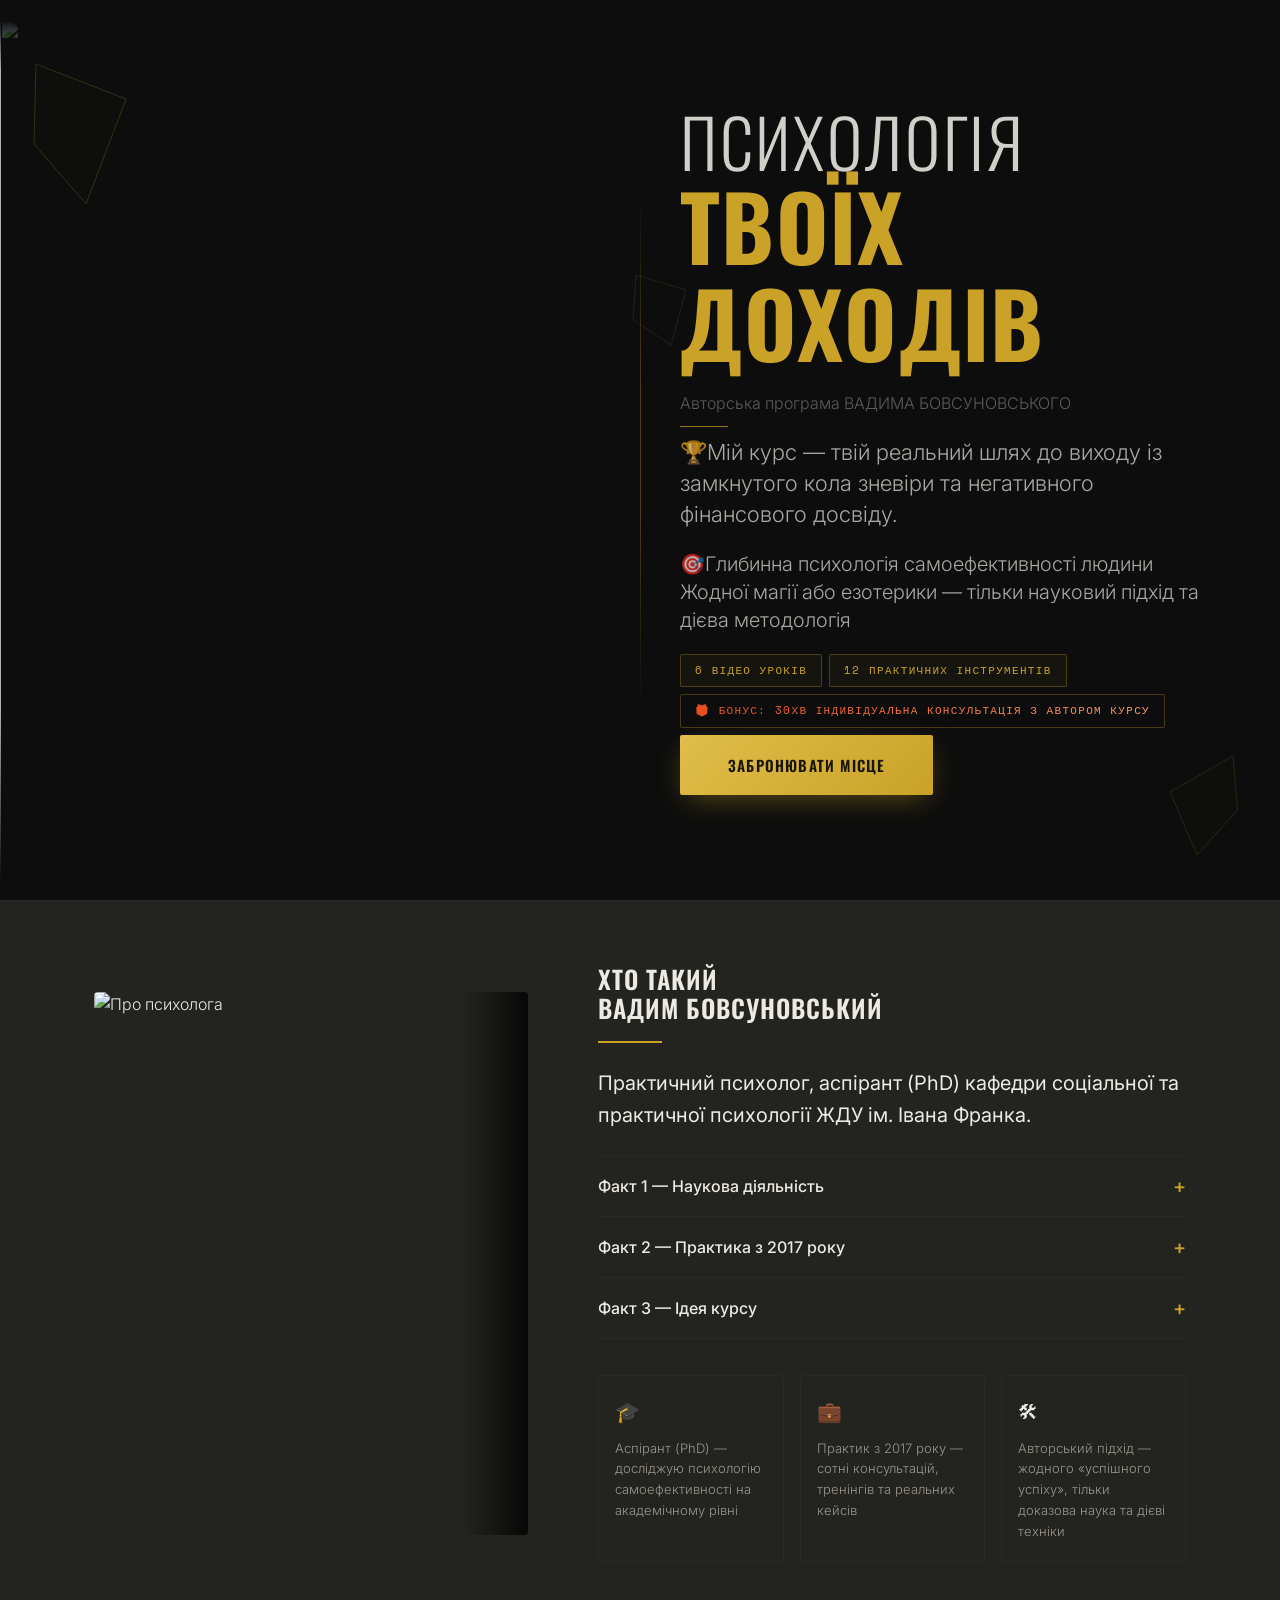
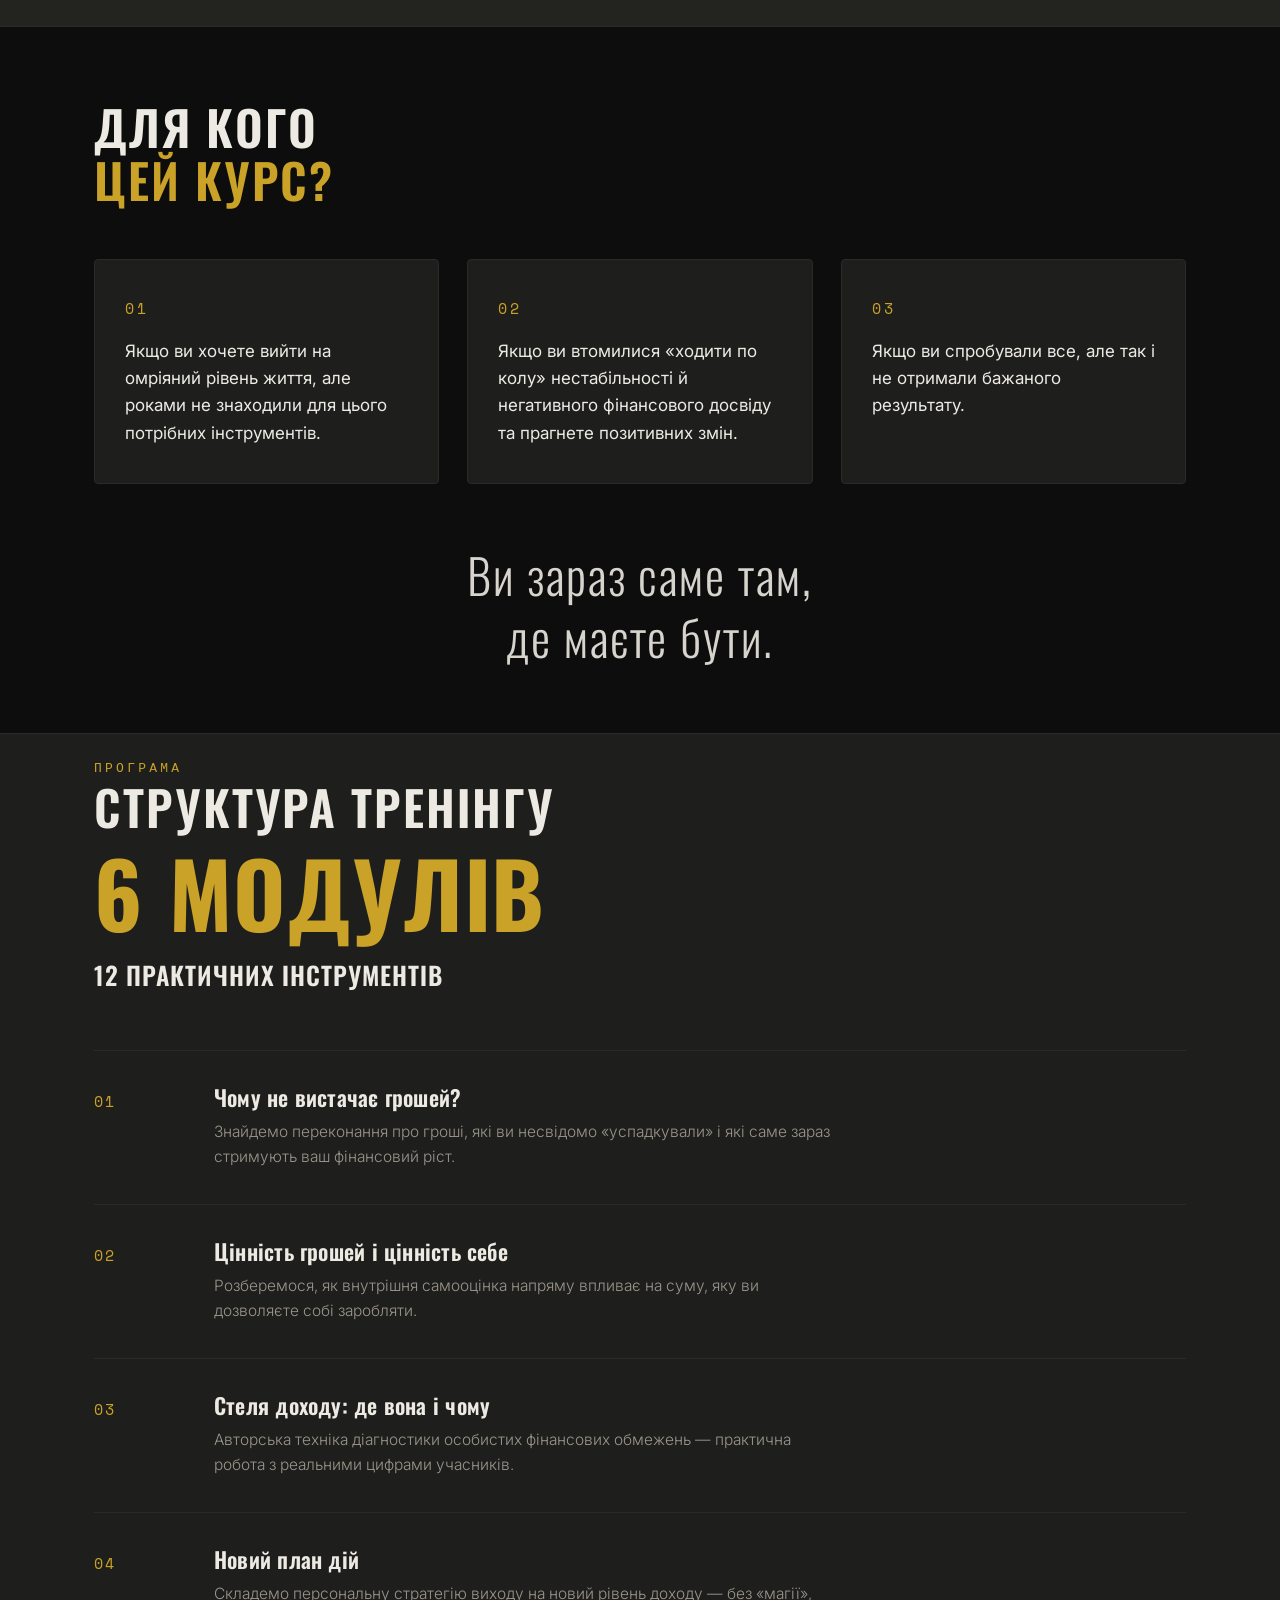
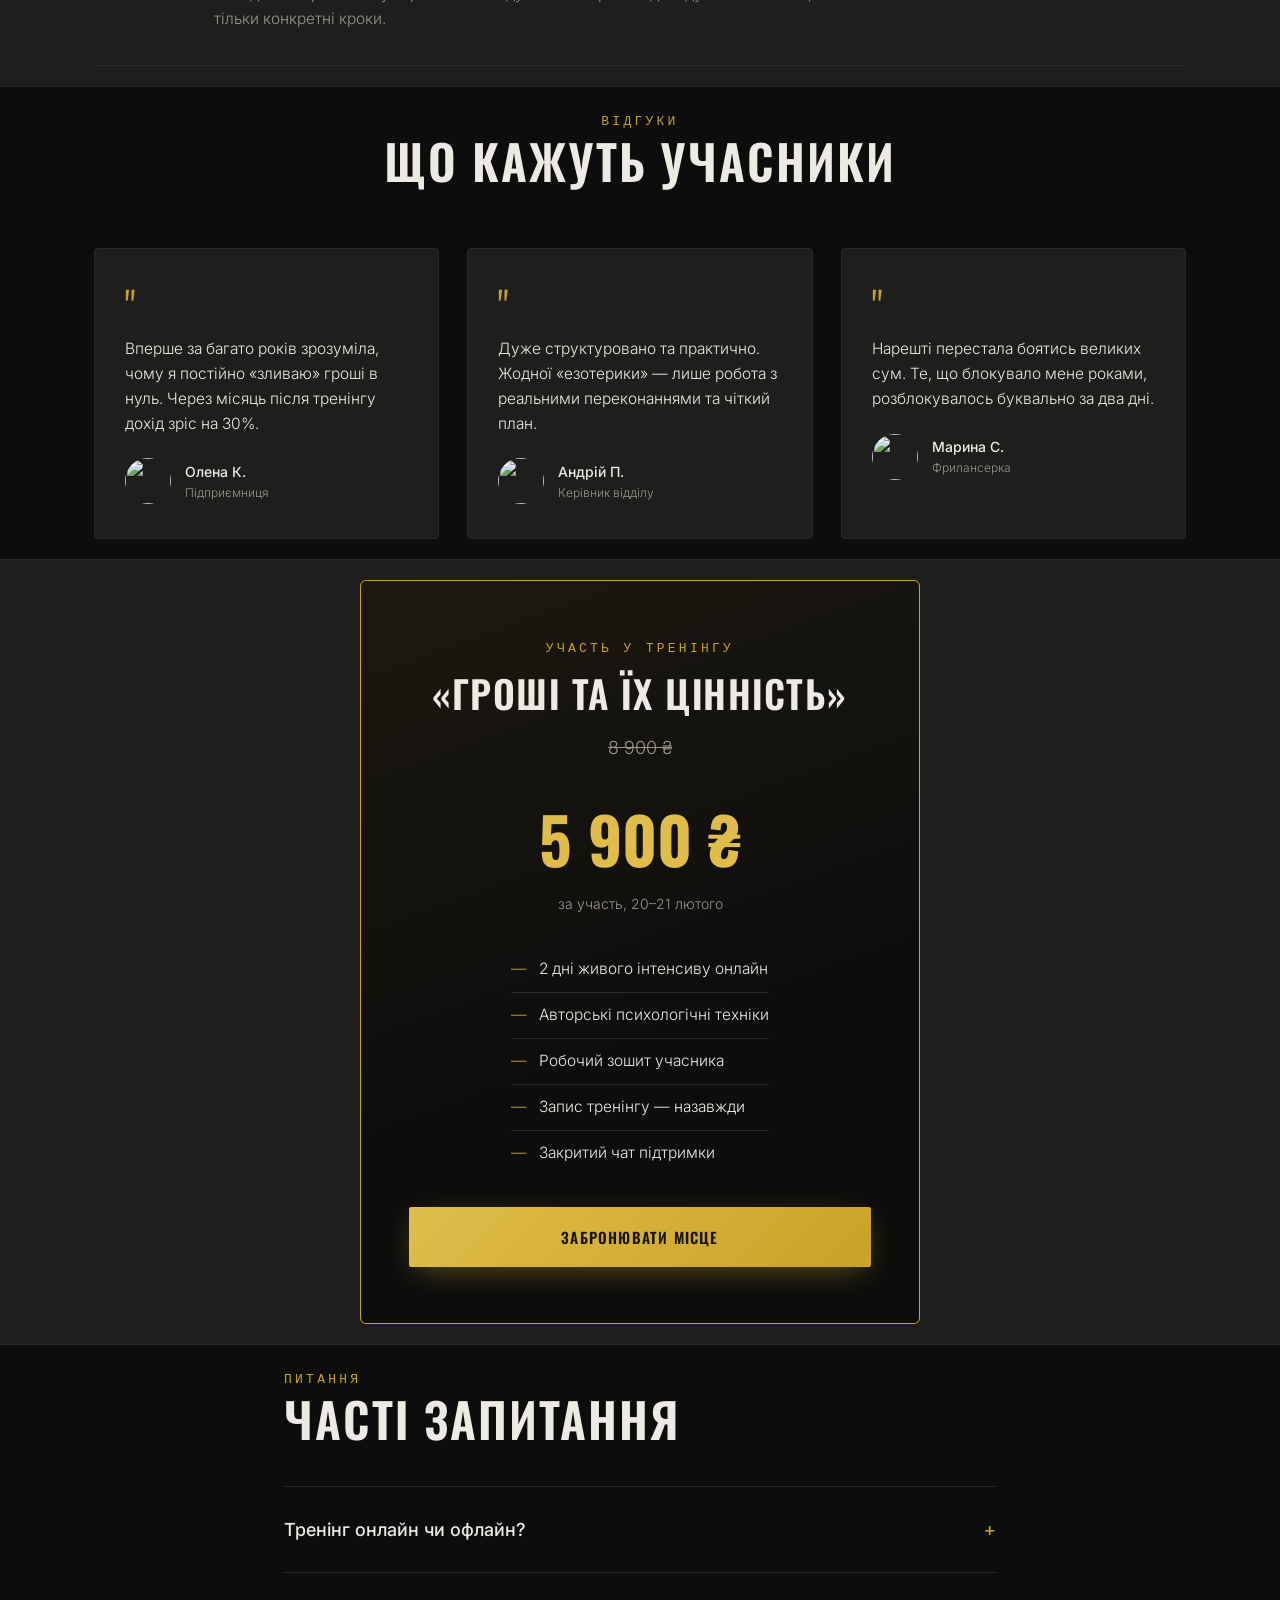
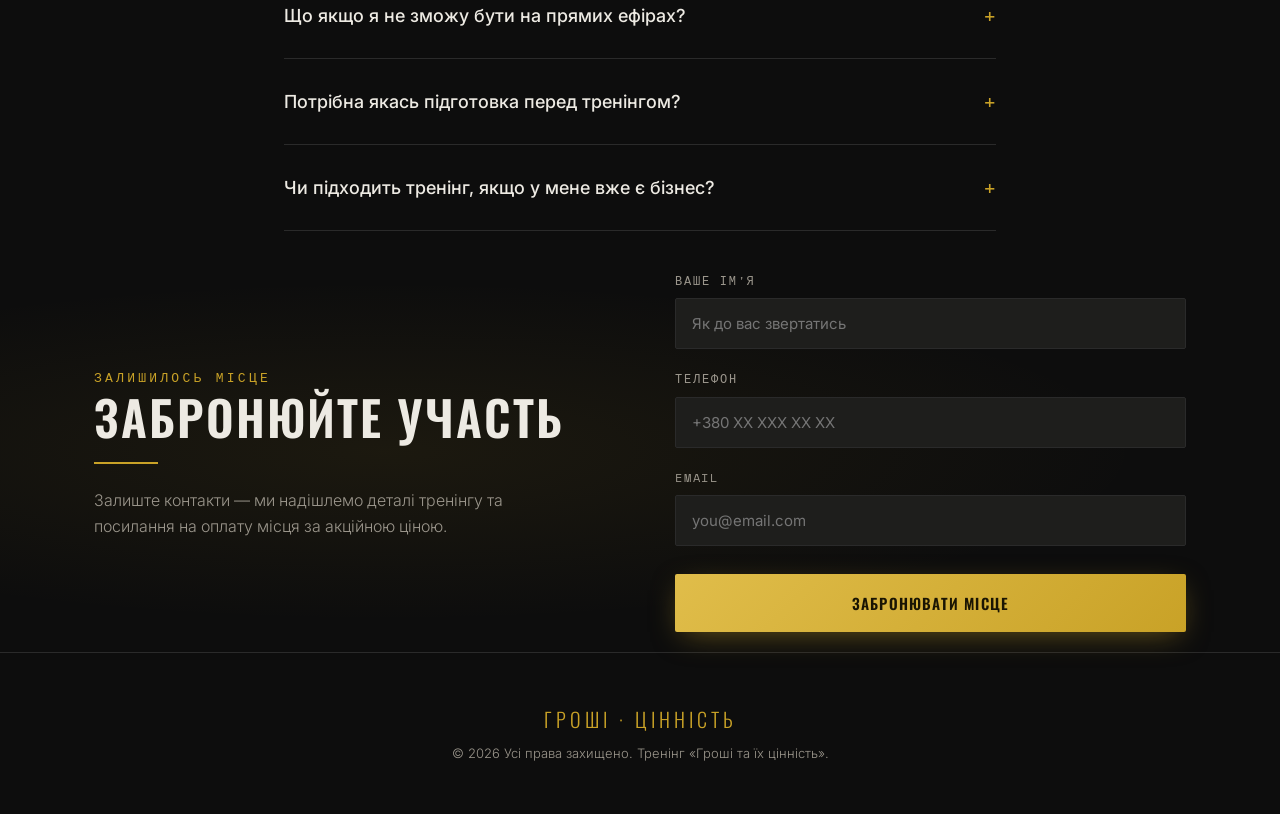
==== commit 8cd0a025: "Add files via upload" ====
--- a/index.html
+++ b/index.html
@@ -38,10 +38,11 @@
       <p style="margin-top: 20px; opacity: 35%;"> Авторська програма ВАДИМА БОВСУНОВСЬКОГО</p>
 
     <div class="hero-divider"></div>
-    <p class="hero-sub" style= "font-size: 22px; font-family:'Space Mono',monospace';">Мій курс - це інша точка зору на фінанси та успішність. Це ваш реальний шлях до виходу із замкнутого кола зневіри та негативного фінансового досвіду
-</p>
-       <p class="hero-sub" style= "font-size: 16px; font-family:'Space Mono',monospace';">
-        *Глибинна психологія самоефективності людини
+    <p class="hero-sub" style= "font-size: 22px; font-family:'Space Mono',monospace';">🏆Мій курс — твій реальний шлях до виходу із замкнутого кола зневіри та негативного фінансового досвіду.
+
+    </p>
+       <p class="hero-sub" style= "font-size: 20px; font-family:'Space Mono',monospace';">
+        🎯Глибинна психологія самоефективності людини
 Жодної магії або езотерики — тільки науковий підхід та дієва методологія
 </p>
     <div class="hero-chips">
@@ -49,8 +50,7 @@
       <span class="chip">12 практичних інструментів</span>
       </div>
       <div class="hero-chips">
-      <span class="chip" style="margin-bottom: 15px;">🎁БОНУС: 30хв індивідуальна консультація з автором курсу</span>
-    </div>
+<span class="chip chip-bonus">🎁 БОНУС: 30хв індивідуальна консультація з автором курсу</span>    </div>
     <div class="hero-cta">
       <a href="#contact" class="btn">Забронювати місце</a>
     </div>
@@ -66,14 +66,23 @@
       <img src="https://res.cloudinary.com/dhh4t3f90/image/upload/v1781543776/IMG_0139_w3vzjd.jpg" alt="Про психолога">
     </div>
     <div>
-      <span class="eyebrow" style="font-size: 2rem; letter-spacing: normal; font-weight: 900;">Хто веде курс?</span>
-      <h2>Вадим Бовсуновський</h2>
+      <h2>Хто такий <br> Вадим Бовсуновський</h2>
       <div class="divider"></div>
       <p class="about-lead">Практичний психолог, аспірант (PhD) кафедри соціальної та практичної психології ЖДУ ім. Івана Франка.</p>
-      <p class="about-text">Моя наукова діяльність - це фахові публікації у психологічних журналах, участь у міжнародних конференціях та написання кандидатської дисертації. Проте наука для мене не має сенсу без практики.</p>
-      <p class="about-text">З 2017 року я займаюся психологічним консультуванням — допомагаю дорослим, підліткам та дітям знайти внутрішню впевненість і розкрити власну самоефективність. Також створюю авторські програми професійного розвитку й тренінги для бізнесу.</p>
-      <p class="about-text">Ідея цього курсу виникла кілька років тому, але повністю втілилася на початку 2026 року. У цей продукт я заклав знання та досвід, які по крихтах збирав протягом останніх 10 років.</p>
-
+      <div class="about-accordion">
+  <div class="acc-item">
+    <button class="acc-q">Факт 1 — Наукова діяльність <span class="plus">+</span></button>
+    <div class="acc-a"><p>Моя наукова діяльність — це фахові публікації у психологічних журналах, участь у міжнародних конференціях та написання кандидатської дисертації. Проте наука для мене не має сенсу без практики.</p></div>
+  </div>
+  <div class="acc-item">
+    <button class="acc-q">Факт 2 — Практика з 2017 року <span class="plus">+</span></button>
+    <div class="acc-a"><p>З 2017 року я займаюся психологічним консультуванням — допомагаю дорослим, підліткам та дітям знайти внутрішню впевненість і розкрити власну самоефективність. Також створюю авторські програми професійного розвитку й тренінги для бізнесу.</p></div>
+  </div>
+  <div class="acc-item">
+    <button class="acc-q">Факт 3 — Ідея курсу <span class="plus">+</span></button>
+    <div class="acc-a"><p>Ідея цього курсу виникла кілька років тому, але повністю втілилася на початку 2026 року. У цей продукт я заклав знання та досвід, які по крихтах збирав протягом останніх 10 років.</p></div>
+  </div>
+</div>
       <div class="about-cards">
         <div class="about-card">
           <span class="about-card-icon">🎓</span>
@@ -92,26 +101,28 @@
   </div>
 </section>
 <!-- FOR WHOM -->
+<!-- FOR WHOM -->
 <section class="forwhom" id="forwhom">
   <div class="container">
-    <div class="head">
-      <span class="eyebrow">Для кого цей курс</span>
-      <h2>Впізнаєте себе?</h2>
-      <p>Якщо хоча б один пункт відгукується — цей тренінг створений саме для вас.</p>
+    <div class="forwhom-head">
+      <h2 class="forwhom-title">Для кого<br><span>цей курс?</span></h2>
     </div>
     <div class="pain-grid">
       <div class="pain-card">
         <span class="icon">01</span>
-        <p>Роками не можете вийти на омріяний рівень життя, хоча працюєте багато й старанно.</p>
+        <p>Якщо ви хочете вийти на омріяний рівень життя, але роками не знаходили для цього потрібних інструментів.</p>
       </div>
       <div class="pain-card">
         <span class="icon">02</span>
-        <p>Відчуваєте, що «ходите по колу» у фінансах — гроші приходять і одразу зникають.</p>
+        <p>Якщо ви втомилися «ходити по колу» нестабільності й негативного фінансового досвіду та прагнете позитивних змін.</p>
       </div>
       <div class="pain-card">
         <span class="icon">03</span>
-        <p>Спробували все: курси, плани, бюджети — але результату так і немає.</p>
-      </div>
+        <p>Якщо ви спробували все, але так і не отримали бажаного результату.</p>
+      </div>
+    </div>
+    <div class="forwhom-finale">
+      Ви зараз саме там,<br>де маєте бути.
     </div>
   </div>
 </section>
@@ -296,6 +307,16 @@
     item.classList.toggle('open');
   });
 });
+
+document.querySelectorAll('.acc-q').forEach(btn => {
+  btn.addEventListener('click', () => {
+    const item = btn.parentElement;
+    document.querySelectorAll('.acc-item').forEach(i => {
+      if (i !== item) i.classList.remove('open');
+    });
+    item.classList.toggle('open');
+  });
+});
 </script>
 
 </body>
--- a/styles.css
+++ b/styles.css
@@ -202,6 +202,30 @@
   text-transform:uppercase;
   color:var(--gold);
   border:1px solid rgba(201,162,39,.3);
+  padding:7px 14px;
+  border-radius:2px;
+  background:rgba(201,162,39,.05);
+}
+.chip-bonus {
+  background: linear-gradient(90deg, #E84B1C, #FF9A6C, #E84B1C);
+  background-size: 200%;
+  -webkit-background-clip: text;
+  background-clip: text;
+  -webkit-text-fill-color: transparent;
+  animation: gradientShift 2s linear infinite alternate;
+}
+
+@keyframes gradientShift {
+  from { background-position: 0% 50%; }
+  to   { background-position: 100% 50%; }
+}
+.chip-bold{
+  font-family:"Space Mono",monospace;
+  font-size:11px;
+  letter-spacing:.12em;
+  text-transform:uppercase;
+  color:var(--gold);
+  border:2px solid rgba(26, 5, 132, 0.3);
   padding:7px 14px;
   border-radius:2px;
   background:rgba(201,162,39,.05);
@@ -325,6 +349,61 @@
   line-height: 1.6;
 }
 
+
+
+.about-accordion {
+  margin: 24px 0 32px;
+}
+
+.acc-item {
+  border-top: 1px solid var(--line);
+}
+
+.acc-item:last-child {
+  border-bottom: 1px solid var(--line);
+}
+
+.acc-q {
+  width: 100%;
+  background: none;
+  border: none;
+  color: var(--cream);
+  font-family: 'Inter', sans-serif;
+  font-size: 16px;
+  font-weight: 500;
+  text-align: left;
+  padding: 18px 0;
+  cursor: pointer;
+  display: flex;
+  justify-content: space-between;
+  align-items: center;
+  gap: 16px;
+}
+
+.acc-q .plus {
+  color: var(--gold);
+  font-size: 20px;
+  transition: transform .25s ease;
+  flex-shrink: 0;
+}
+
+.acc-item.open .plus {
+  transform: rotate(45deg);
+}
+
+.acc-a {
+  max-height: 0;
+  overflow: hidden;
+  transition: max-height .35s ease, padding .35s ease;
+  color: var(--grey);
+  font-size: 15px;
+  line-height: 1.7;
+}
+
+.acc-item.open .acc-a {
+  max-height: 200px;
+  padding-bottom: 18px;
+}
 @media(max-width: 820px) {
   .about-cards {
     grid-template-columns: 1fr;
@@ -360,6 +439,33 @@
 }
 .forwhom h2{font-size:clamp(32px,4.5vw,48px);}
 .forwhom .head p{color:var(--grey);font-size:17px;margin-top:18px;}
+
+
+.forwhom-head {
+  margin-bottom: 52px;
+}
+
+.forwhom-title {
+  font-size: clamp(36px, 5vw, 58px);
+  margin-top: 10px;
+  line-height: 1.1;
+}
+
+.forwhom-title span {
+  color: var(--gold);
+}
+
+.forwhom-finale {
+  margin-top: 60px;
+  text-align: center;
+  font-family: 'Oswald', sans-serif;
+  font-size: clamp(28px, 4vw, 48px);
+  font-weight: 300;
+  letter-spacing: 0.04em;
+  color: var(--cream);
+  line-height: 1.3;
+  opacity: 0.9;
+}
 .pain-grid{
   display:grid;
   grid-template-columns:repeat(3,1fr);
